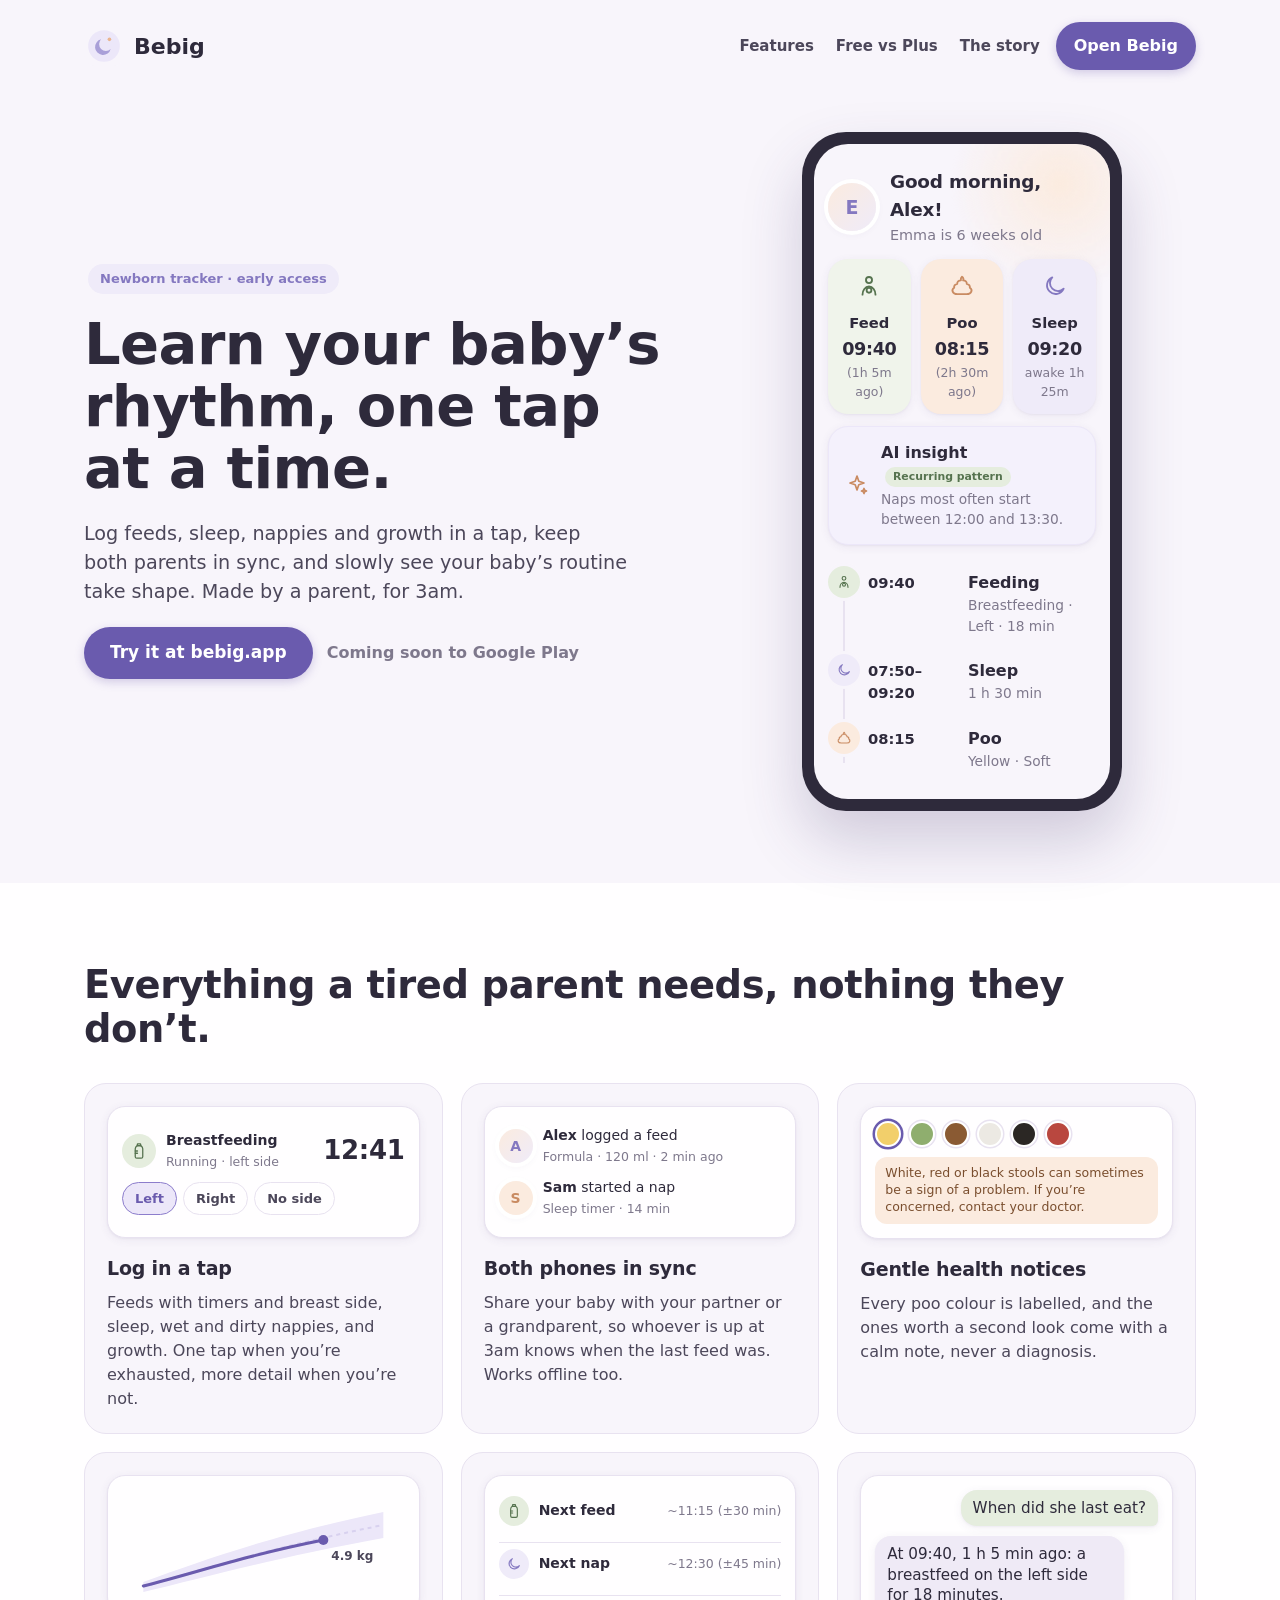
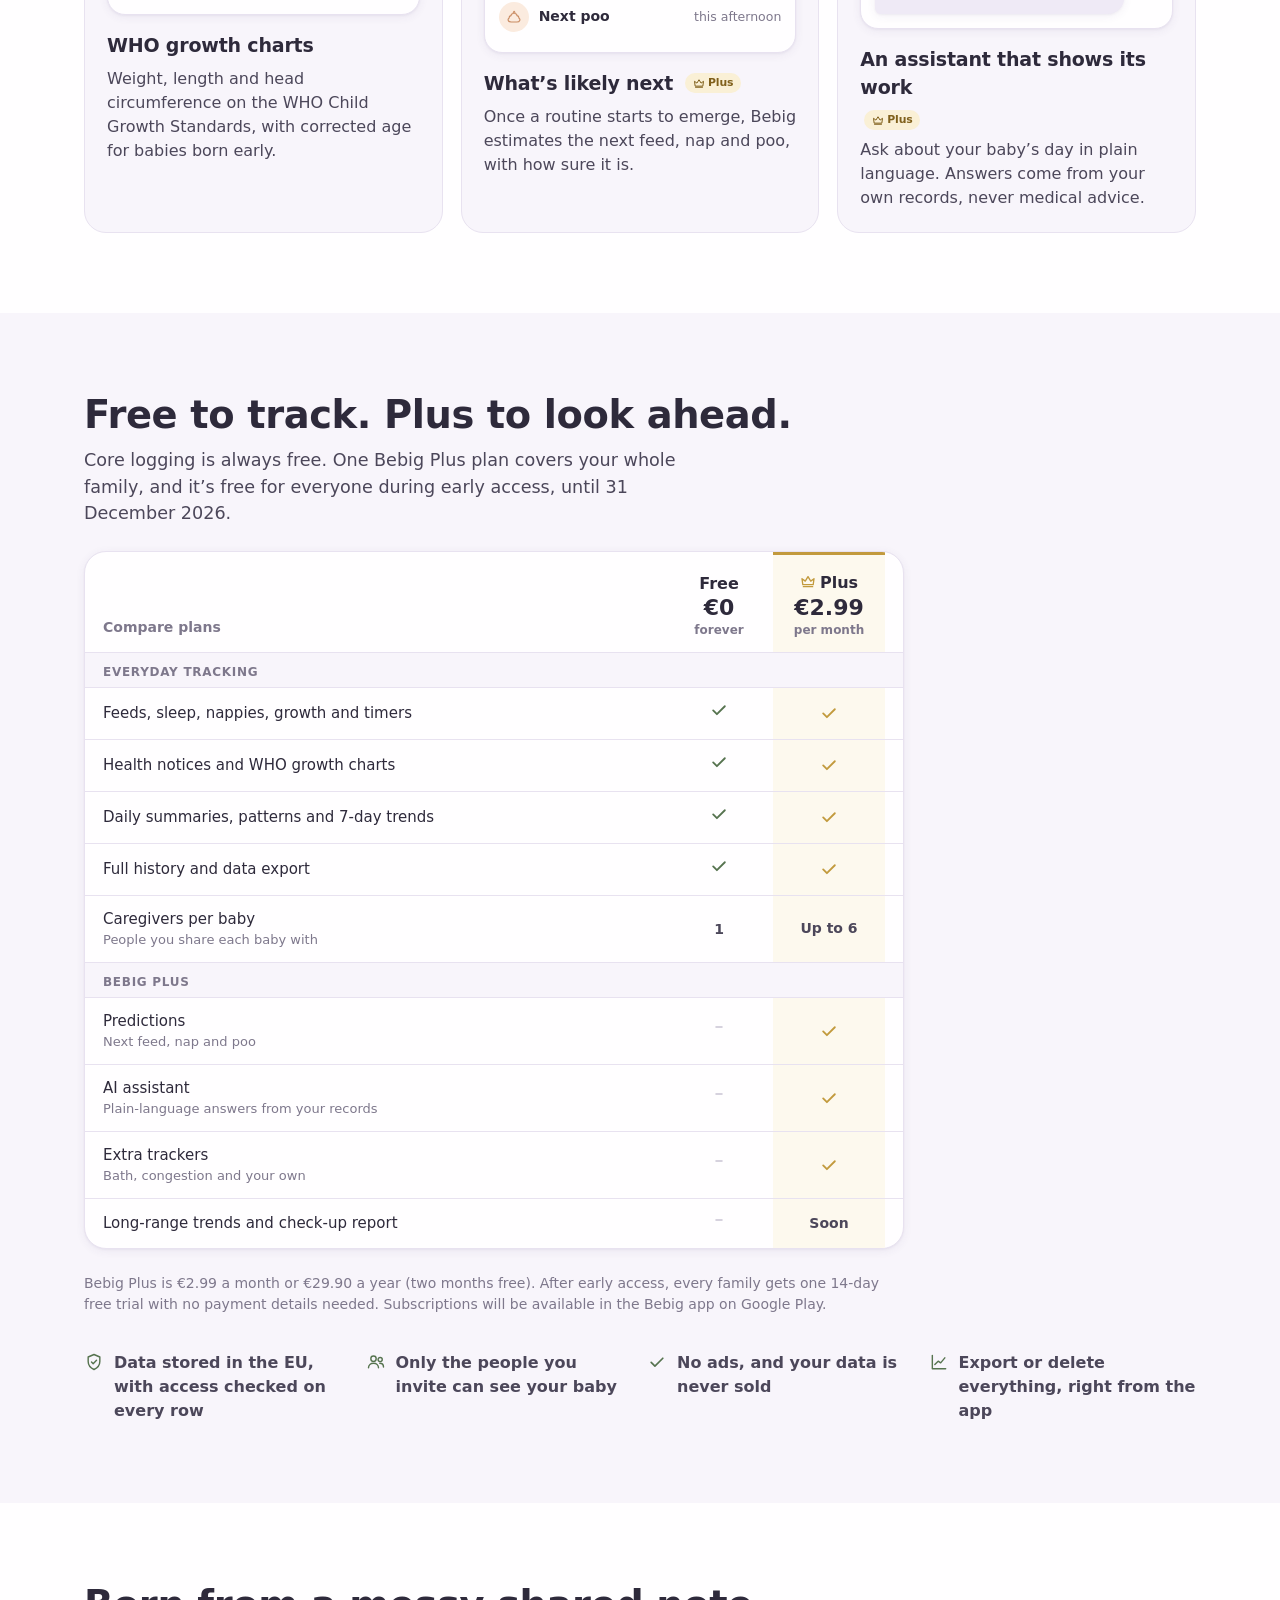
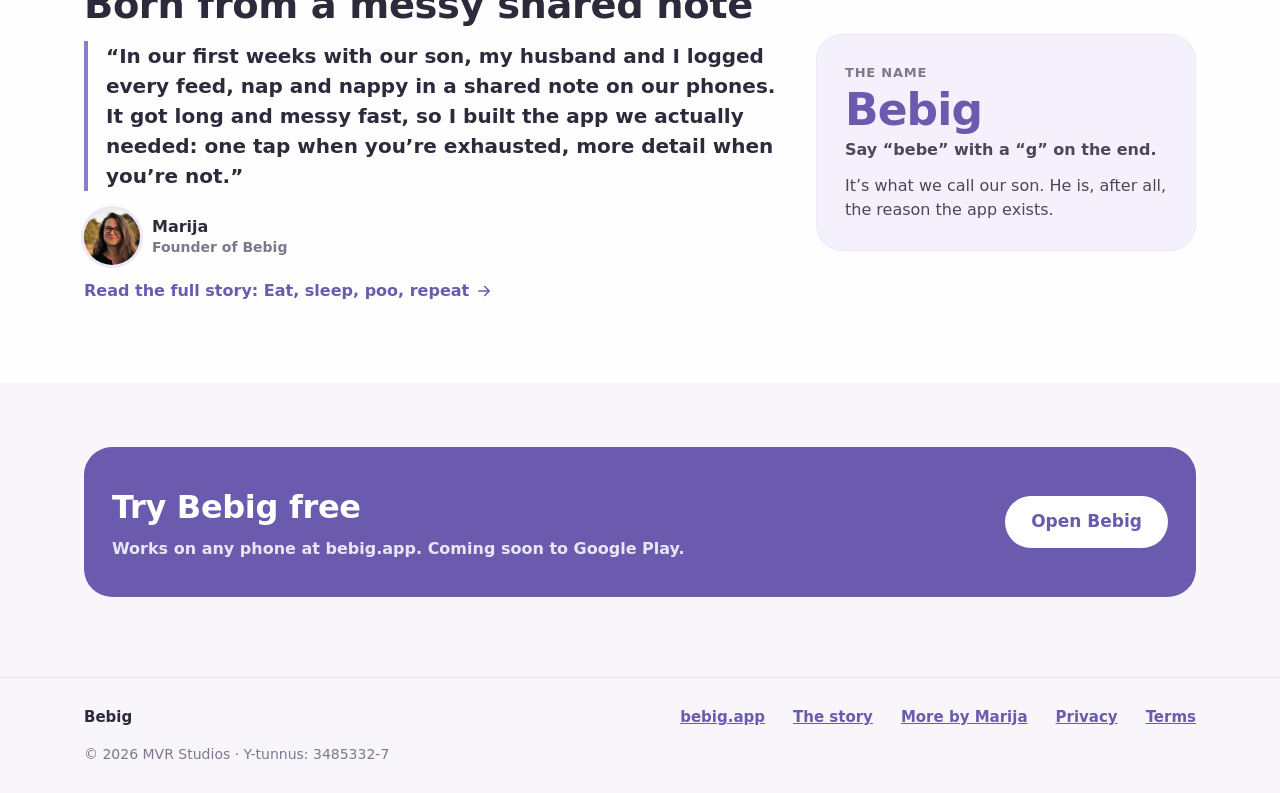
==== bebig/index.html @ 55412331 "Bebig showcase: early access ends 31 December 2026 Co-Authored-By: Claude Opus 5.5 <noreply@anthropi" ====
<!doctype html>
<html lang="en">
<head>
<meta charset="utf-8">
<meta name="viewport" content="width=device-width, initial-scale=1">
<title>Bebig — newborn tracker for feeds, sleep and nappies</title>
<meta name="description" content="Bebig is a newborn tracker for feeds, sleep, nappies and growth. Free core logging, shared with your partner, with Bebig Plus for predictions and an AI assistant.">
<link rel="canonical" href="https://bebig.mvriba.com/">
<meta name="theme-color" content="#F8F5FB">
<meta property="og:type" content="website">
<meta property="og:site_name" content="Bebig">
<meta property="og:title" content="Bebig — learn your baby’s rhythm, one tap at a time">
<meta property="og:description" content="Bebig is a newborn tracker for feeds, sleep, nappies and growth. Free core logging, shared with your partner, with Bebig Plus for predictions and an AI assistant.">
<meta property="og:url" content="https://bebig.mvriba.com/">
<meta property="og:image" content="https://mvriba.com/assets/img/bebig-hero.jpg?v=20261122b">
<meta name="twitter:card" content="summary_large_image">
<link rel="icon" type="image/svg+xml" href="/bebig/icon.svg">
<script>window.va = window.va || function () { (window.vaq = window.vaq || []).push(arguments); };</script>
<script defer src="/_vercel/insights/script.js"></script>
<style>
:root {
  --cream: #F8F5FB; --cream-2: #EFEAF6; --card: #FFFEFF; --ink: #2E2A3B; --ink-2: #4C475A; --muted: #7E788C; --line: #E8E2F0;
  --accent: #8C7DCC; --accent-d: #6A5BAE; --accent-l: #ECE7F9; --accent-xl: #F4F1FC;
  --sage: #6E8E69; --sage-d: #56734F; --sage-l: #E5EDDE; --sage-xl: #F0F4EB;
  --peach: #F3D5BE; --peach-l: #FBEBDF; --peach-d: #C98B62;
  --lav: #D8D1EF; --lav-l: #EFEBF9; --lav-d: #8478C0;
  --plus: #C29A3D; --plus-d: #80601C; --plus-l: #FAF0D6; --plus-xl: #FDF9EE;
  --red: #B5483F; --red-l: #F8E3DF;
  --r: 20px; --r-sm: 14px; --shadow: 0 2px 10px rgba(70, 55, 110, .07), 0 1px 2px rgba(70, 55, 110, .05);
  --font: "Nunito", ui-rounded, "SF Pro Rounded", system-ui, -apple-system, "Segoe UI", Roboto, sans-serif;
  --safe-b: env(safe-area-inset-bottom, 0px); --safe-t: env(safe-area-inset-top, 0px);
  color-scheme: light;
}
* { box-sizing: border-box; -webkit-tap-highlight-color: transparent; }
html, body { margin: 0; background: var(--cream); color: var(--ink); font-family: var(--font); font-size: 16px; line-height: 1.4; -webkit-font-smoothing: antialiased; }
body { min-height: 100dvh; }
button, input, select, textarea { font: inherit; color: inherit; }
button { cursor: pointer; background: none; border: 0; padding: 0; }
:focus-visible { outline: 3px solid var(--lav-d); outline-offset: 2px; border-radius: 10px; }
h1, h2, h3 { margin: 0; font-weight: 700; letter-spacing: -.01em; }
h1 { font-size: 1.45rem; } h2 { font-size: 1.15rem; } h3 { font-size: 1rem; }
p { margin: .3em 0; }
.muted { color: var(--muted); } .small { font-size: .88rem; } .tiny { font-size: .75rem; } .center { text-align: center; } .center-block { display: block; margin: 10px auto 0; }
#root { max-width: 560px; margin: 0 auto; min-height: 100dvh; position: relative; overflow-x: hidden; }

/* ---------- Layout ---------- */
.app { min-height: 100dvh; }
.main { padding: calc(16px + var(--safe-t)) 18px calc(96px + var(--safe-b)); }
.overlay { min-height: 100dvh; }
.screen { position: relative; display: flex; flex-direction: column; gap: 14px; }
.screen-head { display: grid; grid-template-columns: 96px 1fr 96px; align-items: center; text-align: center; min-height: 44px; }
.screen-head > :last-child { justify-self: end; }
.sec-head { display: flex; justify-content: space-between; align-items: center; margin-top: 6px; }
.sec-title { margin: 8px 2px 0; display: flex; gap: 6px; align-items: center; }
.blob { position: absolute; border-radius: 50%; filter: blur(2px); z-index: -1; pointer-events: none; }
.blob-peach { width: 220px; height: 220px; background: radial-gradient(circle, var(--peach-l), transparent 70%); top: -70px; right: -60px; }
.blob-lav { width: 260px; height: 260px; background: radial-gradient(circle, var(--lav-l), transparent 70%); bottom: 40px; left: -100px; }

.tabbar { position: fixed; bottom: 0; left: 50%; transform: translateX(-50%); width: 100%; max-width: 560px; display: grid; grid-template-columns: repeat(5, 1fr);
  background: rgba(255, 254, 255, .94); backdrop-filter: blur(12px); border-top: 1px solid var(--line); padding: 6px 4px calc(6px + var(--safe-b)); z-index: 20; }
.tab { display: flex; flex-direction: column; align-items: center; gap: 2px; padding: 6px 0; font-size: .72rem; color: var(--muted); border-radius: 12px; }
.tab.on { color: var(--accent-d); font-weight: 700; }
.tab.on svg { stroke-width: 2.1; }

/* ---------- Page (forms / sub screens) ---------- */
.page { min-height: 100dvh; display: flex; flex-direction: column; position: relative; overflow: hidden; }
.page-head { display: grid; grid-template-columns: 80px 1fr 80px; align-items: center; padding: calc(12px + var(--safe-t)) 14px 8px; position: sticky; top: 0; background: var(--cream); z-index: 5; }
.page-head h1 { font-size: 1.25rem; text-align: center; }
.page-head-r { justify-self: end; display: flex; gap: 6px; }
.page-body { padding: 8px 18px calc(40px + var(--safe-b)); display: flex; flex-direction: column; gap: 16px; position: relative; z-index: 1; }
.form-page .page-body { padding-bottom: 130px; }
.wave { position: absolute; left: 0; right: 0; bottom: 0; width: 100%; height: 110px; z-index: 0; pointer-events: none; }
.wave-sage path { fill: var(--sage-l); } .wave-peach path { fill: var(--peach-l); } .wave-lav path { fill: var(--lav-l); }
.moon-deco { position: absolute; bottom: 70px; right: 40px; color: var(--lav); z-index: 0; pointer-events: none; }

/* ---------- Controls ---------- */
.card { background: var(--card); border-radius: var(--r); box-shadow: var(--shadow); padding: 14px 16px; border: 1px solid rgba(232, 226, 240, .8); }
.btn { display: inline-flex; align-items: center; justify-content: center; gap: 6px; min-height: 48px; padding: 0 18px; border-radius: 999px; font-weight: 700; transition: transform .08s, background .2s; }
.btn:active { transform: scale(.98); }
.btn.primary { background: var(--accent-d); color: #fff; box-shadow: 0 3px 10px rgba(106, 91, 174, .28); }
.btn.primary:hover { background: #5C4E9E; }
.btn.soft { background: var(--card); color: var(--ink); border: 1px solid var(--line); box-shadow: var(--shadow); }
.btn.danger { background: var(--red-l); color: var(--red); }
.btn.small { min-height: 36px; padding: 0 14px; font-size: .88rem; }
.btn.block { width: 100%; }
.btn:disabled { opacity: .5; cursor: not-allowed; }
.btn-row { display: flex; gap: 10px; flex-wrap: wrap; } .btn-row > .btn { flex: 1; }
.link { color: var(--accent-d); font-weight: 700; display: inline-flex; align-items: center; gap: 4px; padding: 6px 0; }
.icon-btn { width: 44px; height: 44px; display: grid; place-items: center; border-radius: 50%; color: var(--ink-2); }
.icon-btn:hover { background: var(--cream-2); } .icon-btn.danger { color: var(--red); }
.round-btn { width: 36px; height: 36px; border-radius: 50%; background: var(--cream-2); font-size: 1.3rem; display: grid; place-items: center; color: var(--ink-2); }
.badge { display: inline-block; font-size: .68rem; font-weight: 700; padding: 2px 8px; border-radius: 999px; background: var(--lav-l); color: var(--lav-d); vertical-align: middle; margin-left: 4px; }
.badge.ev-emerging { background: var(--peach-l); color: var(--peach-d); } .badge.ev-recurring { background: var(--sage-l); color: var(--sage-d); }

.field { display: flex; flex-direction: column; gap: 8px; }
.field-label { font-weight: 700; font-size: 1rem; } .field-label em { font-style: normal; font-weight: 500; color: var(--muted); font-size: .9rem; }
.field-error { color: var(--red); font-size: .85rem; }
input:not([type=checkbox]):not([type=radio]), select, textarea { width: 100%; background: var(--card); border: 1.5px solid var(--line); border-radius: var(--r-sm); padding: 12px 14px; min-height: 48px; outline: none; }
input:focus, select:focus, textarea:focus { border-color: var(--accent); box-shadow: 0 0 0 3px var(--accent-l); }
input:disabled { opacity: .6; } textarea { resize: vertical; } input::placeholder, textarea::placeholder { color: #ADA8B8; }
.two { display: grid; grid-template-columns: 1fr 1fr; gap: 10px; } .three { display: grid; grid-template-columns: repeat(3, 1fr); gap: 8px; }

.seg { display: flex; gap: 8px; background: transparent; }
.seg-opt { flex: 1; min-height: 44px; border-radius: 999px; background: var(--card); border: 1.5px solid var(--line); font-weight: 600; font-size: .92rem; display: inline-flex; align-items: center; justify-content: center; gap: 6px; padding: 0 8px; color: var(--ink-2); }
.seg-opt.on { background: var(--accent-l); border-color: var(--accent); color: var(--accent-d); font-weight: 700; }
.seg-lg .seg-opt { flex-direction: column; border-radius: 18px; min-height: 96px; gap: 8px; font-size: .9rem; box-shadow: var(--shadow); }
.seg-lg .seg-opt svg { color: var(--accent-d); }
.chips { display: flex; flex-wrap: wrap; gap: 8px; }
.chip { display: inline-flex; align-items: center; gap: 4px; padding: 8px 14px; border-radius: 999px; background: var(--card); border: 1.5px solid var(--line); font-size: .88rem; font-weight: 600; color: var(--ink-2); min-height: 38px; }
.chip.on { background: var(--accent-l); border-color: var(--accent); color: var(--accent-d); }
.stepper { display: flex; align-items: center; gap: 8px; background: var(--card); border: 1.5px solid var(--line); border-radius: var(--r-sm); padding: 4px 8px 4px 4px; }
.stepper input { border: 0 !important; box-shadow: none !important; min-height: 40px !important; width: 70px !important; flex: 1; font-size: 1.1rem; font-weight: 700; padding: 6px 10px !important; }
.stepper-unit { color: var(--muted); margin-right: auto; }
.switch { appearance: none; width: 48px; height: 28px; border-radius: 999px; background: #D9D3E3; position: relative; flex: none; cursor: pointer; transition: background .2s; }
.switch::after { content: ""; position: absolute; top: 3px; left: 3px; width: 22px; height: 22px; border-radius: 50%; background: #fff; box-shadow: 0 1px 3px rgba(0, 0, 0, .2); transition: transform .2s; }
.switch:checked { background: var(--accent); } .switch:checked::after { transform: translateX(20px); }
.radio { width: 22px; height: 22px; border-radius: 50%; border: 2px solid var(--line); flex: none; }
.row-on .radio { border: 7px solid var(--accent-d); }

.alert { display: flex; gap: 10px; align-items: flex-start; padding: 12px 14px; border-radius: var(--r-sm); font-size: .9rem; }
.alert svg { flex: none; margin-top: 1px; }
.alert.error { background: var(--red-l); color: var(--red); }
.alert.ok { background: var(--accent-l); color: var(--accent-d); }
.alert.notice { background: var(--peach-l); color: #7A4C2E; } .alert.notice svg { color: var(--peach-d); }
.alert.notice.soft { background: var(--cream-2); color: var(--ink-2); } .alert.notice.soft svg { color: var(--muted); }

.row { display: flex; align-items: center; gap: 12px; padding: 12px 0; width: 100%; text-align: left; min-height: 52px; }
.row + .row { border-top: 1px solid var(--line); }
.row.tap:active { opacity: .7; }
.row.card { padding: 12px 16px; }
.row-ic { width: 36px; display: grid; place-items: center; color: var(--ink-2); flex: none; }
.row-main { flex: 1; display: flex; flex-direction: column; min-width: 0; }
.row-title { font-weight: 700; } .row-title.big { font-size: 1.2rem; }
.row-sub { color: var(--muted); font-size: .86rem; }
.list { padding-top: 2px; padding-bottom: 2px; }
.empty { display: flex; flex-direction: column; align-items: center; text-align: center; padding: 26px 18px; color: var(--muted); gap: 6px; background: var(--card); border-radius: var(--r); border: 1.5px dashed var(--line); }
.empty strong { color: var(--ink); } .empty-ic { color: var(--lav-d); background: var(--lav-l); width: 60px; height: 60px; border-radius: 50%; display: grid; place-items: center; margin-bottom: 4px; }
.or { text-align: center; color: var(--muted); font-size: .85rem; position: relative; }
.or::before, .or::after { content: ""; position: absolute; top: 50%; width: 38%; height: 1px; background: var(--line); } .or::before { left: 0; } .or::after { right: 0; }

/* ---------- Toast & sheet ---------- */
.toasts { position: fixed; left: 50%; transform: translateX(-50%); bottom: calc(90px + var(--safe-b)); display: flex; flex-direction: column; gap: 8px; z-index: 50; width: min(92%, 420px); }
.toast { background: var(--ink); color: #fff; padding: 12px 16px; border-radius: 14px; display: flex; justify-content: space-between; align-items: center; gap: 12px; box-shadow: 0 6px 20px rgba(0, 0, 0, .2); animation: rise .25s ease-out; font-weight: 600; }
.toast-action { color: var(--peach); font-weight: 800; }
@keyframes rise { from { transform: translateY(10px); opacity: 0; } }
.sheet-wrap { position: fixed; inset: 0; background: rgba(46, 42, 59, .32); z-index: 40; display: flex; align-items: flex-end; justify-content: center; }
.sheet { background: var(--cream); width: 100%; max-width: 560px; border-radius: 24px 24px 0 0; padding: 16px 18px calc(24px + var(--safe-b)); max-height: 90dvh; overflow: auto; }
.sheet p { white-space: pre-line; word-break: break-word; }
.sheet-head { display: flex; justify-content: space-between; align-items: center; margin-bottom: 10px; }

/* ---------- Avatar ---------- */
.avatar { border-radius: 50%; object-fit: cover; flex: none; display: block; box-shadow: 0 0 0 4px #fff, var(--shadow); }
.avatar-ph { display: grid; place-items: center; background: linear-gradient(135deg, var(--peach-l), var(--lav-l)); color: var(--lav-d); font-weight: 800; }
.avatar-ph.sm { width: 34px; height: 34px; font-size: .9rem; box-shadow: none; }

/* ---------- Home ---------- */
.home-head { display: flex; align-items: center; gap: 14px; padding-top: 4px; }
.home-greet { flex: 1; min-width: 0; } .home-greet h1 { font-size: 1.4rem; } .home-greet p { margin: 2px 0 0; font-size: .9rem; }
.summary { display: grid; grid-template-columns: repeat(3, 1fr); gap: 10px; }
.sum-card { border-radius: var(--r); padding: 14px 6px 12px; display: flex; flex-direction: column; align-items: center; gap: 2px; box-shadow: var(--shadow); text-align: center; min-height: 140px; }
.sum-feed { background: var(--sage-xl); } .sum-feed .sum-ic { color: var(--sage-d); }
.sum-poo { background: var(--peach-l); } .sum-poo .sum-ic { color: var(--peach-d); }
.sum-sleep { background: var(--lav-l); } .sum-sleep .sum-ic { color: var(--lav-d); }
.sum-sleep.is-active { background: linear-gradient(160deg, var(--lav-l), var(--lav)); }
.sum-ic { margin-bottom: 4px; } .sum-label { font-size: .92rem; font-weight: 600; display: inline-flex; align-items: center; gap: 5px; }
.sum-time { font-size: 1.35rem; font-weight: 800; letter-spacing: -.02em; } .sum-ago { font-size: .78rem; color: var(--muted); }
.pulse { width: 8px; height: 8px; border-radius: 50%; background: var(--lav-d); animation: pulse 1.6s infinite; }
@keyframes pulse { 50% { opacity: .3; transform: scale(.7); } }
.quick { display: grid; grid-template-columns: repeat(3, 1fr); gap: 8px; } .quick .btn { padding: 0 6px; font-size: .9rem; min-height: 46px; }
.insight-card { display: flex; align-items: center; gap: 12px; background: var(--accent-xl); text-align: left; border-color: var(--accent-l); }
.spark { color: var(--peach-d); flex: none; }
.day-totals { text-align: center; }
.sync-badge { font-size: .72rem; font-weight: 700; padding: 4px 9px; border-radius: 999px; background: var(--cream-2); color: var(--muted); display: inline-flex; align-items: center; gap: 4px; align-self: flex-start; }
.sync-badge.off { background: var(--peach-l); color: #7A4C2E; } .sync-badge.ok { color: var(--accent-d); background: var(--accent-l); }

/* ---------- Timeline ---------- */
.timeline { list-style: none; margin: 0; padding: 0; position: relative; }
.timeline::before { content: ""; position: absolute; left: 15px; top: 18px; bottom: 18px; width: 2px; background: var(--line); }
.tl-item { display: grid; grid-template-columns: 32px 92px 1fr auto; align-items: start; gap: 8px; width: 100%; text-align: left; padding: 9px 0; position: relative; }
.tl-item:active { opacity: .7; }
.tl-dot { width: 32px; height: 32px; border-radius: 50%; display: grid; place-items: center; position: relative; z-index: 1; box-shadow: 0 0 0 3px var(--cream); }
.tl-feed .tl-dot { background: var(--sage-l); color: var(--sage-d); } .tl-poo .tl-dot { background: var(--peach-l); color: var(--peach-d); } .tl-sleep .tl-dot { background: var(--lav-l); color: var(--lav-d); }
.tl-time { font-weight: 700; font-size: .92rem; padding-top: 6px; font-variant-numeric: tabular-nums; }
.tl-main { display: flex; flex-direction: column; padding-top: 5px; min-width: 0; }
.tl-title { font-weight: 700; } .tl-sub { color: var(--muted); font-size: .86rem; } .tl-note { color: var(--ink-2); font-size: .82rem; font-style: italic; }
.tl-by { width: 24px; height: 24px; border-radius: 50%; background: var(--cream-2); font-size: .72rem; font-weight: 800; display: grid; place-items: center; color: var(--muted); margin-top: 6px; }

/* ---------- Forms: feed/poo/sleep ---------- */
.timer-card { display: flex; flex-direction: column; gap: 12px; align-items: stretch; text-align: center; }
.timer-big { font-size: 2.6rem; font-weight: 800; letter-spacing: -.02em; font-variant-numeric: tabular-nums; }
.swatches { display: grid; grid-template-columns: repeat(4, 1fr); gap: 10px 6px; }
.swatch { display: flex; flex-direction: column; align-items: center; gap: 4px; font-size: .74rem; color: var(--ink-2); padding: 4px 0; border-radius: 12px; }
.swatch-dot { width: 40px; height: 40px; border-radius: 50%; border: 1.5px solid rgba(0, 0, 0, .08); box-shadow: 0 0 0 3px var(--cream); transition: box-shadow .15s; }
.swatch.on .swatch-dot { box-shadow: 0 0 0 3px var(--cream), 0 0 0 6px var(--accent-d); }
.swatch.on { font-weight: 800; color: var(--ink); }
.sleep-start { display: flex; flex-direction: column; gap: 16px; align-items: center; }
.ring { position: relative; width: 240px; height: 240px; }
.ring > svg { width: 100%; height: 100%; position: absolute; inset: 0; }
.ring-bg { fill: none; stroke: var(--accent-l); stroke-width: 12; } .ring-fg { fill: none; stroke: var(--accent-d); stroke-width: 12; stroke-linecap: round; transition: stroke-dashoffset 1s linear; }
.ring-inner { position: absolute; inset: 0; display: flex; flex-direction: column; align-items: center; justify-content: center; color: var(--accent-d); gap: 2px; }
.ring-inner .timer-big { color: var(--ink); }

/* ---------- Calendar ---------- */
.cal-nav { display: flex; justify-content: space-between; align-items: center; margin-bottom: 6px; }
.cal-grid { display: grid; grid-template-columns: repeat(7, 1fr); gap: 2px; text-align: center; }
.cal-wd { font-size: .72rem; color: var(--muted); padding: 4px 0; }
.cal-day { aspect-ratio: 1; border-radius: 50%; display: flex; flex-direction: column; align-items: center; justify-content: center; font-weight: 600; font-size: .92rem; position: relative; font-variant-numeric: tabular-nums; }
.cal-day.today span:first-child { color: var(--accent-d); font-weight: 800; }
.cal-day.sel { background: var(--accent-d); color: #fff; } .cal-day.sel span:first-child { color: #fff; }
.cal-day.future { color: #C4C0B8; }
.cal-dots { display: flex; gap: 2px; height: 5px; margin-top: 2px; }
.dot { width: 5px; height: 5px; border-radius: 50%; display: block; }
.dot-feed { background: var(--sage); } .dot-poo { background: var(--peach-d); } .dot-sleep { background: var(--lav-d); } .dot-growth { background: var(--ink-2); }
.cal-day.sel .dot { background: #fff; opacity: .85; }
.day-summary { display: grid; grid-template-columns: repeat(4, 1fr); gap: 8px; }
.ds { background: var(--card); border-radius: 16px; box-shadow: var(--shadow); padding: 10px 4px; display: flex; flex-direction: column; align-items: center; gap: 1px; font-size: .75rem; color: var(--muted); }
.ds strong { font-size: 1.25rem; color: var(--ink); } .ds-big { font-size: 1.05rem; font-weight: 800; color: var(--ink); padding: 8px 0 3px; }
.ds-feed svg { color: var(--sage-d); } .ds-poo svg { color: var(--peach-d); } .ds-sleep svg { color: var(--lav-d); } .ds-total { background: var(--lav-l); }
.add-row { display: flex; gap: 8px; flex-wrap: wrap; }
.pill-btn { display: inline-flex; align-items: center; gap: 5px; min-height: 36px; padding: 0 12px; border-radius: 999px; background: var(--accent-l); color: var(--accent-d); font-weight: 700; font-size: .85rem; white-space: nowrap; }
.cal-key { display: flex; justify-content: center; gap: 14px; margin-top: 8px; font-size: .74rem; color: var(--muted); } .cal-key span { display: inline-flex; align-items: center; gap: 5px; }
.meas-card { background: var(--accent-xl); }

/* ---------- Growth ---------- */
.stat-card { display: flex; justify-content: space-between; gap: 12px; }
.stat-card > div { display: flex; flex-direction: column; } .stat-big { font-size: 1.7rem; font-weight: 800; }
.stat-side { text-align: right; border-left: 1px solid var(--line); padding-left: 14px; }
.chart { margin: 0; background: var(--card); border-radius: var(--r); box-shadow: var(--shadow); padding: 10px 8px 12px; }
.chart svg { width: 100%; height: auto; display: block; }
.chart .grid { stroke: var(--line); stroke-width: 1; } .chart .axis { font-size: 10px; fill: var(--muted); font-family: var(--font); }
.band-outer { fill: var(--accent-xl); } .band-inner { fill: var(--accent-l); opacity: .8; }
.pct { fill: none; stroke: #C9C0E6; stroke-width: 1; } .pct-50 { stroke: var(--accent); stroke-dasharray: 4 3; stroke-width: 1.5; }
.pct-label { font-size: 9px; fill: var(--muted); font-family: var(--font); }
.baby-line { fill: none; stroke: var(--accent-d); stroke-width: 2.5; stroke-linejoin: round; }
.baby-pt { fill: var(--accent-d); stroke: #fff; stroke-width: 2; } .pt-hit { cursor: pointer; } .pt-hit:focus { outline: none; } .pt-hit:focus .baby-pt { stroke: var(--lav-d); }
.legend { display: flex; flex-wrap: wrap; gap: 6px 14px; font-size: .78rem; padding: 6px 8px 0; align-items: center; }
.legend i { display: inline-block; width: 16px; height: 3px; vertical-align: middle; margin-right: 4px; border-radius: 2px; }
.lg-baby { background: var(--accent-d); } .lg-50 { border-top: 2px dashed var(--accent); height: 0 !important; } .lg-band { background: var(--accent-l); height: 8px !important; }

/* ---------- Insights ---------- */
.insight header { display: flex; align-items: center; gap: 10px; margin-bottom: 4px; flex-wrap: wrap; } .insight h3 { flex: 1; }
.insight footer { margin-top: 8px; padding-top: 8px; border-top: 1px solid var(--line); }
.ins-ic { width: 34px; height: 34px; border-radius: 50%; display: grid; place-items: center; flex: none; }
.ic-sleep { background: var(--lav-l); color: var(--lav-d); } .ic-feeding { background: var(--sage-l); color: var(--sage-d); } .ic-poo { background: var(--peach-l); color: var(--peach-d); } .ic-overview { background: var(--cream-2); color: var(--peach-d); }
.histo { margin-top: 10px; } .histo-bars { display: flex; align-items: flex-end; gap: 4px; height: 70px; }
.histo-bars span { flex: 1; background: var(--lav); border-radius: 4px 4px 2px 2px; }
.histo-axis { display: flex; justify-content: space-between; font-size: .72rem; color: var(--muted); margin-top: 4px; }
.overview { display: flex; gap: 12px; align-items: flex-start; background: var(--accent-xl); }
.pred-row { display: flex; gap: 12px; align-items: center; padding: 8px 0; } .pred-row + .pred-row { border-top: 1px solid var(--line); }
.pred-row > div { display: flex; flex-direction: column; }
.trend-row { display: flex; flex-direction: column; gap: 4px; padding: 10px 0; } .trend-row + .trend-row { border-top: 1px solid var(--line); }
.trend-row > span:first-child { font-weight: 700; }
.trend-vals { display: flex; gap: 16px; align-items: baseline; flex-wrap: wrap; } .trend-vals em { font-style: normal; display: block; }
.delta { font-size: .82rem; font-weight: 700; color: var(--muted); }

/* ---------- Assistant ---------- */
.assistant { min-height: calc(100dvh - 120px); }
.chat { display: flex; flex-direction: column; gap: 12px; padding-bottom: 250px; }
.msg { display: flex; gap: 8px; align-items: flex-end; }
.msg.me { justify-content: flex-end; }
.bubble { max-width: 82%; padding: 12px 15px; border-radius: 20px; background: var(--card); box-shadow: var(--shadow); font-size: .95rem; }
.msg.me .bubble { background: var(--accent-l); color: var(--ink); border-bottom-right-radius: 6px; }
.msg.bot .bubble { border-bottom-left-radius: 6px; }
.bot-av { width: 34px; height: 34px; border-radius: 50%; background: var(--lav-l); color: var(--lav-d); display: grid; place-items: center; flex: none; }
.bubble .tag { display: block; font-size: .7rem; font-weight: 800; text-transform: uppercase; letter-spacing: .04em; color: var(--peach-d); margin-bottom: 4px; }
.bubble .tag-fact { color: var(--accent-d); } .bubble .tag-safety { color: var(--red); }
.kind-estimate { background: var(--peach-l) !important; } .kind-safety { background: #FDF3F0 !important; }
.chat-foot { position: fixed; left: 50%; transform: translateX(-50%); bottom: 0; width: 100%; max-width: 560px; padding: 14px 14px calc(78px + var(--safe-b)); background: linear-gradient(rgba(248,245,251,0), var(--cream) 14px); z-index: 10; }
.sugg { display: flex; gap: 8px; overflow-x: auto; padding-bottom: 8px; scrollbar-width: none; } .sugg .chip { white-space: nowrap; flex: none; }
.ask { display: flex; gap: 8px; align-items: center; background: var(--card); border-radius: 999px; padding: 4px 4px 4px 6px; box-shadow: var(--shadow); border: 1.5px solid var(--line); }
.ask input { border: 0 !important; box-shadow: none !important; background: transparent !important; }
.send { width: 44px; height: 44px; border-radius: 50%; background: var(--accent-d); color: #fff; display: grid; place-items: center; flex: none; } .send:disabled { opacity: .45; }

/* ---------- Settings ---------- */
.profile-card { display: flex; gap: 16px; align-items: center; text-align: left; padding: 16px; }
.kv { display: flex; flex-direction: column; cursor: pointer; width: 100%; text-align: left; }
.kv em { font-style: normal; font-weight: 500; } .kv-hint { margin: 8px 0 0; padding-top: 8px; border-top: 1px solid var(--line); color: var(--accent-d); font-size: .86rem; font-weight: 600; }
.form-section { display: flex; flex-direction: column; gap: 12px; } .kv > div { display: flex; justify-content: space-between; padding: 6px 0; } .kv span { color: var(--ink-2); }
.photo-edit { display: flex; flex-direction: column; align-items: center; gap: 10px; }
.photo-pick { display: flex; flex-direction: column; align-items: center; gap: 6px; cursor: pointer; }
.prose ul { padding-left: 20px; } .prose li { margin: 6px 0; }

/* ---------- Auth ---------- */
.auth, .onboarding { min-height: 100dvh; padding: calc(40px + var(--safe-t)) 18px 140px; display: flex; flex-direction: column; gap: 22px; position: relative; overflow: hidden; }
.auth-brand { text-align: center; display: flex; flex-direction: column; align-items: center; gap: 6px; }
.auth-brand h1 { font-size: 2rem; }
.auth-card, .form-card { display: flex; flex-direction: column; gap: 16px; padding: 20px; position: relative; z-index: 1; }
.onboard-alt { display: flex; flex-direction: column; align-items: center; gap: 4px; position: relative; z-index: 1; }
.invites { display: flex; flex-direction: column; gap: 8px; margin-bottom: 10px; } .invite { background: var(--lav-l); }

@media (min-width: 700px) {
  body { background: radial-gradient(1200px 600px at 80% -10%, var(--peach-l), transparent), var(--cream); }
  #root { box-shadow: 0 0 0 1px var(--line); background: var(--cream); }
}
@media (prefers-reduced-motion: reduce) { * { animation: none !important; transition: none !important; } }

/* ---------- Extras ---------- */
.more-pill { align-self: center; display: inline-flex; align-items: center; gap: 6px; min-height: 44px; padding: 0 18px; border-radius: 999px; background: var(--accent-l); color: var(--accent-d); font-weight: 800; font-size: .92rem; margin-top: -4px; }
.tiles { display: grid; grid-template-columns: repeat(3, minmax(0, 1fr)); gap: 10px; margin-bottom: 12px; }
.tile { display: flex; flex-direction: column; align-items: center; gap: 4px; padding: 14px 6px 12px; border-radius: 18px; background: var(--card); border: 1.5px solid var(--line); box-shadow: var(--shadow); text-align: center; min-height: 112px; }
.tile:active { transform: scale(.98); }
.tile-ic { width: 44px; height: 44px; border-radius: 50%; display: grid; place-items: center; background: var(--lav-l); color: var(--lav-d); }
.tile-n { font-weight: 800; font-size: .9rem; line-height: 1.15; } .tile-s { font-size: .74rem; color: var(--muted); }
.tile.done { background: var(--sage-xl); border-color: #C9D8C0; } .tile.done .tile-ic { background: var(--sage-d); color: #fff; }
.tile-manage { background: transparent; border-style: dashed; border-color: var(--accent); box-shadow: none; } .tile-manage .tile-ic { background: var(--accent-l); color: var(--accent-d); }
.xt-ic { width: 38px; height: 38px; border-radius: 50%; background: var(--lav-l); color: var(--lav-d); }
.xt-wet, .tile-ic.xt-wet { background: #E6EEF8; color: #3F6A93; }
.btn.dashed { border: 1.5px dashed var(--accent); color: var(--accent-d); background: transparent; }
.icon-pick { display: grid; grid-template-columns: repeat(7, minmax(0, 1fr)); gap: 8px; }
.icb { height: 46px; border-radius: 14px; border: 1.5px solid var(--line); background: var(--card); display: grid; place-items: center; color: var(--ink-2); }
.icb.on { border-color: var(--accent); background: var(--accent-l); color: var(--accent-d); }
.kinds { display: flex; flex-direction: column; gap: 8px; }
.kind { display: flex; align-items: center; gap: 12px; padding: 11px 14px; border-radius: 16px; border: 1.5px solid var(--line); background: var(--card); text-align: left; width: 100%; }
.kind.on { border-color: var(--accent); background: var(--accent-xl); } .kind.on .radio { border: 7px solid var(--accent-d); } .kind:disabled { opacity: .45; }
.both-ic { display: inline-flex; gap: 2px; }
.sum-wet { color: #3F6A93; font-weight: 700; }
.tl-minor { padding: 4px 0; } .tl-minor .tl-dot { width: 24px; height: 24px; margin: 4px; } .tl-minor .tl-time, .tl-minor .tl-title { font-size: .84rem; font-weight: 600; color: var(--muted); padding-top: 6px; }
.tl-extra .tl-dot { background: var(--cream-2); color: var(--ink-2); } .tl-wet .tl-dot { background: #E6EEF8; color: #3F6A93; }
.extras-card summary { display: flex; justify-content: space-between; align-items: center; font-weight: 800; cursor: pointer; list-style: none; min-height: 28px; }
.extras-card summary::-webkit-details-marker { display: none; }
.xrow { display: flex; align-items: center; gap: 10px; width: 100%; padding: 9px 0; text-align: left; min-height: 44px; color: var(--ink-2); }
.xrow + .xrow, summary + .xrow { border-top: 1px solid var(--line); }
.xrow-ic { width: 28px; height: 28px; border-radius: 50%; display: grid; place-items: center; background: var(--cream-2); color: var(--ink-2); flex: none; }
.xrow-n { flex: 1; } .xrow-v { font-weight: 700; color: var(--ink); }
.extras-toggle { display: flex; justify-content: space-between; align-items: center; font-size: .88rem; color: var(--ink-2); }
/* calendar: growth days get a ring instead of a 4th dot */
.cal-num { width: 30px; height: 30px; display: grid; place-items: center; border-radius: 50%; }
.cal-day.has-growth .cal-num { box-shadow: 0 0 0 2px var(--accent); }
.cal-day.sel.has-growth .cal-num { box-shadow: 0 0 0 2px #fff; }
.ring-key { width: 9px; height: 9px; border-radius: 50%; box-shadow: 0 0 0 1.5px var(--accent); display: inline-block; }

.timer-bar { display: flex; align-items: center; gap: 12px; width: 100%; padding: 10px 14px; border-radius: 18px; background: var(--lav-l); border: 1px solid var(--lav); text-align: left; }
.tile-ic.sm { width: 36px; height: 36px; background: #fff; }
.timer-bar-clock { font-weight: 800; font-size: 1.15rem; font-variant-numeric: tabular-nums; }
.timer-bar-stop { font-weight: 800; color: var(--accent-d); padding-left: 4px; }

.diag { display: flex; flex-direction: column; gap: 8px; padding: 8px 0 4px; }
.diag pre { margin: 0; white-space: pre-wrap; word-break: break-word; font-size: .72rem; background: var(--cream-2); padding: 10px; border-radius: 12px; max-height: 320px; overflow: auto; }

.row-stack + .row, .row + .row-stack { border-top: 1px solid var(--line); }
.row-inline { display: flex; align-items: center; justify-content: space-between; gap: 12px; padding: 0 0 12px; font-size: .9rem; color: var(--ink-2); }
.row-inline select { width: auto; min-width: 96px; min-height: 40px; padding: 6px 12px; }
.row-inline select:disabled { opacity: .5; }

/* ---------- Bebig Plus ---------- */
.plus-badge { display: inline-flex; align-items: center; gap: 3px; background: var(--plus-l); color: var(--plus-d); }
.plus-ic { color: var(--plus); flex: none; }
.plus-hero .row-ic { color: var(--plus); }
.plus-lock, .plus-nudge { background: var(--accent-xl); border-color: var(--accent-l); display: flex; flex-direction: column; gap: 8px; margin: 10px 0; }
.plus-lock header, .plus-nudge header { display: flex; align-items: center; gap: 8px; } .plus-lock h3, .plus-nudge h3 { flex: 1; }
.plus-lock .link, .plus-nudge .link { align-self: flex-start; }
.plus-nudge { position: relative; padding-right: 40px; }
.nudge-x { position: absolute; top: 8px; right: 8px; }
.plus-hero { display: flex; flex-direction: column; align-items: center; text-align: center; gap: 8px; background: var(--plus-xl); border-color: var(--plus-l); padding: 20px 18px; }
.plus-hero .btn { margin-top: 4px; }
.plus-page .row-title .badge { margin-left: 6px; }

/* ---------- Baby switcher ---------- */
.baby-switch { display: inline-flex; align-items: center; gap: 4px; font-weight: 700; color: var(--accent-d); padding: 2px 0; }
.baby-switch .chev-down { transform: rotate(90deg); }
.home-head .avatar-btn { border-radius: 50%; flex: none; }
.baby-list { display: flex; flex-direction: column; gap: 8px; margin-bottom: 14px; }
.baby-pick { display: flex; align-items: center; gap: 12px; padding: 10px 12px; border-radius: var(--r-sm); background: var(--card); border: 1px solid var(--line); text-align: left; width: 100%; }
.baby-pick.on { border-color: var(--accent); background: var(--accent-xl); }
.baby-pick.paused { opacity: .6; }
.baby-pick .row-main { flex: 1; display: flex; flex-direction: column; }
.pick-check { color: var(--accent-d); }
.avatar-ph.paused { opacity: .5; }


body{margin:0}

.sc{background:var(--cream);color:var(--ink);font-family:var(--font);line-height:1.5}
.sc a.plain{text-decoration:none;color:var(--ink-2);font-weight:700}
.sc .wrap{max-width:1160px;margin:0 auto;padding-left:24px;padding-right:24px}
.sc .feat-ic{width:44px;height:44px;border-radius:14px;display:grid;place-items:center}
.sc .phone{width:320px;border-radius:44px;background:#2E2A3B;padding:12px;box-shadow:0 30px 60px rgba(70,55,110,.22)}
.sc .phone-screen{border-radius:34px;background:var(--cream);padding:20px 14px 18px;display:flex;flex-direction:column;gap:12px;overflow:hidden;position:relative;z-index:0}
.sc .phone-screen .home-greet h1{font-size:1.15rem}
.sc .phone-screen .sum-time{font-size:1.1rem}


.sc a:not(.btn):not(.plain){color:var(--accent-d);font-weight:700}
.sc .btn.primary{color:#fff}
@media (max-width: 520px){ .sc header nav{order:3;width:100%;gap:16px} .sc .phone{width:290px} }

/* ---------- Showcase v2 ---------- */
.sc h2.sec-h{font-size:clamp(1.8rem,3.4vw,2.4rem);font-weight:800;line-height:1.15}
.sc .lede{margin:0;font-size:1.1rem;color:var(--ink-2);max-width:38rem}
.sc .feats{display:grid;grid-template-columns:repeat(auto-fit,minmax(300px,1fr));gap:18px}
.sc .feat{background:var(--cream);border:1px solid var(--line);border-radius:22px;padding:22px;display:flex;flex-direction:column;gap:8px}
.sc .feat h3{font-size:19px;display:flex;align-items:center;gap:8px;flex-wrap:wrap}
.sc .feat p{margin:0;color:var(--ink-2)}
.sc .demo{background:var(--card);border:1px solid var(--line);border-radius:18px;padding:14px;margin-bottom:8px;box-shadow:var(--shadow);min-height:132px;display:flex;flex-direction:column;justify-content:center;gap:10px;font-size:14px}
.sc .demo .muted{font-size:12.5px}
.sc .d-row{display:flex;align-items:center;gap:10px}
.sc .d-dot{width:34px;height:34px;border-radius:50%;display:grid;place-items:center;flex:none}
.sc .d-pill{display:inline-flex;align-items:center;gap:6px;padding:6px 12px;border-radius:999px;border:1.5px solid var(--line);font-weight:700;font-size:13px;color:var(--ink-2);background:var(--card)}
.sc .d-pill.on{background:var(--accent-l);border-color:var(--accent);color:var(--accent-d)}
.sc .d-clock{font-size:26px;font-weight:800;font-variant-numeric:tabular-nums;letter-spacing:-.01em}
.sc .swatch{width:26px;height:26px;border-radius:50%;border:2px solid #fff;box-shadow:0 0 0 1.5px var(--line)}
.sc .swatch.on{box-shadow:0 0 0 2.5px var(--accent-d)}
.sc .d-note{background:var(--peach-l);color:#7A4E2E;border-radius:12px;padding:8px 10px;font-size:12.5px;line-height:1.35}
.sc .bubble{padding:8px 12px;border-radius:16px;max-width:88%;line-height:1.35}
.sc .bubble.me{align-self:flex-end;background:var(--sage-l);border-bottom-right-radius:6px}
.sc .bubble.ai{align-self:flex-start;background:var(--cream-2);border-bottom-left-radius:6px}
.sc .next-row{display:flex;align-items:center;gap:10px;padding:6px 0}
.sc .next-row + .next-row{border-top:1px solid var(--line)}
.sc .next-row b{flex:1}
/* comparison */
.sc .cmp{background:var(--card);border:1px solid var(--line);border-radius:22px;box-shadow:var(--shadow);overflow:hidden;max-width:820px}
.sc .cmp-row{display:grid;grid-template-columns:1fr 92px 112px;align-items:center;gap:8px;padding:12px 18px;border-top:1px solid var(--line)}
.sc .cmp-row > :nth-child(n+2){text-align:center;justify-self:center}
.sc .cmp-row.cmp-head{border-top:0;align-items:end;padding-top:0;padding-bottom:0}
.sc .cmp-row.cmp-head > :first-child{padding-bottom:14px}
.sc .cmp-row.cmp-head .plan{display:flex;flex-direction:column;align-items:center;justify-content:flex-end;gap:2px;line-height:1.2;align-self:stretch;width:100%;height:auto;margin:0;padding:18px 0 14px;border-top:3px solid transparent}
.sc .cmp-head .plan b{font-size:16px}
.sc .cmp-head .price{font-size:22px;font-weight:800}
.sc .cmp-head .per{font-size:12px;color:var(--muted);font-weight:600}
.sc .cmp .col-plus{background:var(--plus-xl)}
.sc .cmp-row .col-plus{margin:-12px 0;padding:12px 0;width:100%;height:calc(100% + 24px);display:grid;place-items:center}
.sc .cmp-row.cmp-head .col-plus{border-top-color:var(--plus)}
.sc .cmp-group{padding:10px 18px 6px;font-size:12px;font-weight:800;letter-spacing:.06em;text-transform:uppercase;color:var(--muted);border-top:1px solid var(--line);background:var(--cream)}
.sc .cmp-yes{color:var(--sage-d);display:inline-grid}
.sc .col-plus .cmp-yes{color:var(--plus)}
.sc .cmp-no{color:#C9C3D3;display:inline-grid}
.sc .cmp-txt{font-weight:700;font-size:14px;color:var(--ink-2)}
.sc .cmp-feat{font-size:15px}
.sc .cmp-feat small{display:block;color:var(--muted);font-size:13px}
.sc .fineprint{margin:0;color:var(--muted);font-size:14px;max-width:820px}
/* privacy strip */
.sc .trust{display:grid;grid-template-columns:repeat(auto-fit,minmax(220px,1fr));gap:14px}
.sc .trust div{display:flex;gap:10px;align-items:flex-start;color:var(--ink-2);font-weight:600}
.sc .trust svg{color:var(--sage-d);flex:none;margin-top:1px}
/* story */
.sc .story{display:flex;flex-wrap:wrap;gap:40px;align-items:center}
.sc .story-txt{flex:1 1 420px;display:flex;flex-direction:column;gap:14px}
.sc .story-txt p{margin:0;font-size:1.08rem;color:var(--ink-2)}
.sc .quote{margin:0;display:flex;flex-direction:column;gap:18px}
.sc .quote blockquote{margin:0;font-size:1.25rem;line-height:1.5;font-weight:600;color:var(--ink);border-left:4px solid var(--accent);padding-left:18px}
.sc .quote figcaption{display:flex;align-items:center;gap:12px}
.sc .quote img{width:56px;height:56px;border-radius:50%;object-fit:cover;box-shadow:0 0 0 3px var(--accent-l)}
.sc .quote figcaption > span{display:flex;flex-direction:column;line-height:1.3}
.sc .quote figcaption .muted{font-size:14px;font-weight:600}
.sc .name-card{flex:1 1 280px;max-width:380px;background:var(--accent-xl);border:1px solid var(--accent-l);border-radius:26px;padding:28px;display:flex;flex-direction:column;gap:6px}
.sc .name-card .word{font-size:44px;font-weight:800;color:var(--accent-d);letter-spacing:-.02em;line-height:1}
.sc .name-card .say{font-weight:700;color:var(--ink-2)}
.sc .name-card p{margin:6px 0 0;color:var(--ink-2)}
.sc .read-more{display:inline-flex;align-items:center;gap:6px;text-decoration:none}
.sc .cta-band{background:var(--accent-d);color:#fff;border-radius:28px;padding:36px 28px;display:flex;flex-wrap:wrap;gap:18px;align-items:center;justify-content:space-between}
.sc .cta-band h2{font-size:clamp(1.5rem,3vw,2rem);font-weight:800}
.sc .cta-band .btn{background:#fff;color:var(--accent-d);text-decoration:none;min-height:52px;padding:0 26px;font-size:17px}
@media (max-width:520px){
  .sc .cmp-row{grid-template-columns:1fr 64px 84px;padding:11px 12px;gap:6px}
  .sc .cmp-group{padding:10px 12px 6px}
  .sc .cmp-head .price{font-size:18px}
  .sc .cmp-feat{font-size:14px}
  .sc .feats{grid-template-columns:1fr}
  .sc section.pad{padding:56px 0 !important}
}
</style>
</head>
<body>
<div class="sc">
<header class="wrap" style="padding-top: 22px; padding-bottom: 22px; display: flex; flex-wrap: wrap; align-items: center; gap: 16px">
<span style="display: flex; align-items: center; gap: 10px; flex: 1; min-width: 160px"><svg width="40" height="40" role="img" aria-label="Bebig logo" xmlns="http://www.w3.org/2000/svg" viewBox="0 0 48 48"><rect width="48" height="48" rx="12" fill="#F8F5FB"></rect><circle cx="24" cy="24" r="19" fill="#ECE7F9"></circle><path d="M32 27.5A9.5 9.5 0 1 1 20.5 16a7.7 7.7 0 0 0 11.5 11.5z" fill="#A99FD8"></path><circle cx="30.5" cy="16" r="2.2" fill="#E9B48F"></circle></svg><span style="font-weight: 800; font-size: 22px">Bebig</span></span>
<nav aria-label="Sections" style="display: flex; flex-wrap: wrap; gap: 22px; font-size: 15px"><a class="plain" href="#features">Features</a><a class="plain" href="#pricing">Free vs Plus</a><a class="plain" href="#story">The story</a></nav>
<a class="btn primary" href="https://bebig.app" style="text-decoration: none">Open Bebig</a>
</header>
<main id="main">
<section class="wrap" style="padding-top: 40px; padding-bottom: 72px; display: flex; flex-wrap: wrap; align-items: center; gap: 56px">
<div style="flex: 1 1 460px; display: flex; flex-direction: column; gap: 20px">
<span class="badge" style="align-self: flex-start; font-size: 13px; padding: 5px 12px">Newborn tracker · early access</span>
<h1 style="font-size: clamp(2.4rem, 5vw, 3.6rem); line-height: 1.08; font-weight: 800">Learn your baby’s rhythm, one tap at a time.</h1>
<p style="margin: 0; font-size: 1.2rem; color: var(--ink-2); max-width: 34rem">Log feeds, sleep, nappies and growth in a tap, keep both parents in sync, and slowly see your baby’s routine take shape. Made by a parent, for 3am.</p>
<div style="display: flex; flex-wrap: wrap; gap: 14px; align-items: center"><a class="btn primary" href="https://bebig.app" style="text-decoration: none; min-height: 52px; font-size: 17px; padding: 0 26px">Try it at bebig.app</a><span class="muted" style="font-weight: 600">Coming soon to Google Play</span></div>
</div>
<div style="flex: 1 1 340px; display: flex; justify-content: center">
<div class="phone" aria-hidden="true"><div class="phone-screen">
<div class="blob blob-peach"></div>
<div class="home-head"><span class="avatar avatar-ph" style="width: 48px; height: 48px; font-size: 19px">E</span><div class="home-greet"><h1>Good morning, Alex!</h1><p class="muted">Emma is 6 weeks old</p></div></div>
<div class="summary">
<div class="sum-card sum-feed"><span class="sum-ic"><svg width="26" height="26" viewBox="0 0 24 24" fill="none" stroke="currentColor" stroke-width="1.7" stroke-linecap="round" stroke-linejoin="round" aria-hidden="true"><circle cx="12" cy="6.5" r="2.8"></circle><path d="M6 20c0-4 2.5-7.5 6-7.5s6 3.5 6 7.5"></path><circle cx="12" cy="16" r="2.2"></circle></svg></span><span class="sum-label">Feed</span><span class="sum-time">09:40</span><span class="sum-ago">(1h 5m ago)</span></div>
<div class="sum-card sum-poo"><span class="sum-ic"><svg width="26" height="26" viewBox="0 0 24 24" fill="none" stroke="currentColor" stroke-width="1.7" stroke-linecap="round" stroke-linejoin="round" aria-hidden="true"><path d="M12 3.5c1.5 1 1.6 2.4 1 3.3 2.2 0 3.6 1.4 3.4 3.2 2 .4 3.1 1.9 2.8 3.6 1.4.8 1.9 2.3 1.4 3.6-.6 1.6-2.3 2.3-4.3 2.3H7.7c-2 0-3.7-.7-4.3-2.3-.5-1.3 0-2.8 1.4-3.6-.3-1.7.8-3.2 2.8-3.6-.2-1.8 1.2-3.2 3.4-3.2-.4-1.4.2-2.6 1-3.3z"></path></svg></span><span class="sum-label">Poo</span><span class="sum-time">08:15</span><span class="sum-ago">(2h 30m ago)</span></div>
<div class="sum-card sum-sleep"><span class="sum-ic"><svg width="26" height="26" viewBox="0 0 24 24" fill="none" stroke="currentColor" stroke-width="1.7" stroke-linecap="round" stroke-linejoin="round" aria-hidden="true"><path d="M20 14.5A8 8 0 1 1 9.5 4a6.5 6.5 0 0 0 10.5 10.5z"></path></svg></span><span class="sum-label">Sleep</span><span class="sum-time">09:20</span><span class="sum-ago">awake 1h 25m</span></div>
</div>
<div class="card insight-card"><svg width="24" height="24" viewBox="0 0 24 24" fill="none" stroke="currentColor" stroke-width="1.7" stroke-linecap="round" stroke-linejoin="round" class="spark" aria-hidden="true"><path d="M12 3l1.8 5.2L19 10l-5.2 1.8L12 17l-1.8-5.2L5 10l5.2-1.8z"></path><path d="M19 15.5l.7 1.8 1.8.7-1.8.7-.7 1.8-.7-1.8-1.8-.7 1.8-.7z"></path></svg><span class="row-main"><span class="row-title">AI insight <span class="badge ev-recurring">Recurring pattern</span></span><span class="row-sub">Naps most often start between 12:00 and 13:30.</span></span></div>
<ol class="timeline">
<li><div class="tl-item tl-feed"><span class="tl-dot"><svg width="16" height="16" viewBox="0 0 24 24" fill="none" stroke="currentColor" stroke-width="1.7" stroke-linecap="round" stroke-linejoin="round" aria-hidden="true"><circle cx="12" cy="6.5" r="2.8"></circle><path d="M6 20c0-4 2.5-7.5 6-7.5s6 3.5 6 7.5"></path><circle cx="12" cy="16" r="2.2"></circle></svg></span><span class="tl-time">09:40</span><span class="tl-main"><span class="tl-title">Feeding</span><span class="tl-sub">Breastfeeding · Left · 18 min</span></span><span></span></div></li>
<li><div class="tl-item tl-sleep"><span class="tl-dot"><svg width="16" height="16" viewBox="0 0 24 24" fill="none" stroke="currentColor" stroke-width="1.7" stroke-linecap="round" stroke-linejoin="round" aria-hidden="true"><path d="M20 14.5A8 8 0 1 1 9.5 4a6.5 6.5 0 0 0 10.5 10.5z"></path></svg></span><span class="tl-time">07:50–09:20</span><span class="tl-main"><span class="tl-title">Sleep</span><span class="tl-sub">1 h 30 min</span></span><span></span></div></li>
<li><div class="tl-item tl-poo"><span class="tl-dot"><svg width="16" height="16" viewBox="0 0 24 24" fill="none" stroke="currentColor" stroke-width="1.7" stroke-linecap="round" stroke-linejoin="round" aria-hidden="true"><path d="M12 3.5c1.5 1 1.6 2.4 1 3.3 2.2 0 3.6 1.4 3.4 3.2 2 .4 3.1 1.9 2.8 3.6 1.4.8 1.9 2.3 1.4 3.6-.6 1.6-2.3 2.3-4.3 2.3H7.7c-2 0-3.7-.7-4.3-2.3-.5-1.3 0-2.8 1.4-3.6-.3-1.7.8-3.2 2.8-3.6-.2-1.8 1.2-3.2 3.4-3.2-.4-1.4.2-2.6 1-3.3z"></path></svg></span><span class="tl-time">08:15</span><span class="tl-main"><span class="tl-title">Poo</span><span class="tl-sub">Yellow · Soft</span></span><span></span></div></li>
</ol>
</div></div>
</div>
</section>

<section id="features" class="pad" style="background: var(--card); padding: 80px 0"><div class="wrap" style="display: flex; flex-direction: column; gap: 32px">
<div style="display: flex; flex-direction: column; gap: 10px"><h2 class="sec-h">Everything a tired parent needs, nothing they don’t.</h2></div>
<div class="feats"><div class="feat"><div class="demo" aria-hidden="true"><div class="d-row" style="justify-content:space-between"><span class="d-row"><span class="d-dot" style="background:var(--sage-l);color:var(--sage-d)"><svg width="18" height="18" viewBox="0 0 24 24" fill="none" stroke="currentColor" stroke-width="1.7" stroke-linecap="round" stroke-linejoin="round" aria-hidden="true"><path d="M10 2.5h4M9.5 5h5l-.5-2.5h-4z"></path><path d="M9.5 5c-1.5 1-2.5 2.3-2.5 4v10.5A2 2 0 0 0 9 21.5h6a2 2 0 0 0 2-2V9c0-1.7-1-3-2.5-4"></path><path d="M7 12h3M7 15h3"></path></svg></span><span><b>Breastfeeding</b><br><span class="muted">Running · left side</span></span></span><span class="d-clock">12:41</span></div><div class="d-row" style="gap:6px"><span class="d-pill on">Left</span><span class="d-pill">Right</span><span class="d-pill">No side</span></div></div><h3>Log in a tap</h3><p>Feeds with timers and breast side, sleep, wet and dirty nappies, and growth. One tap when you’re exhausted, more detail when you’re not.</p></div><div class="feat"><div class="demo" aria-hidden="true"><div class="d-row"><span class="avatar avatar-ph" style="width:34px;height:34px;font-size:14px">A</span><span style="flex:1"><b>Alex</b> logged a feed<br><span class="muted">Formula · 120 ml · 2 min ago</span></span></div><div class="d-row"><span class="avatar avatar-ph" style="width:34px;height:34px;font-size:14px;background:var(--peach-l);color:var(--peach-d)">S</span><span style="flex:1"><b>Sam</b> started a nap<br><span class="muted">Sleep timer · 14 min</span></span></div></div><h3>Both phones in sync</h3><p>Share your baby with your partner or a grandparent, so whoever is up at 3am knows when the last feed was. Works offline too.</p></div><div class="feat"><div class="demo" aria-hidden="true"><div class="d-row" style="gap:8px;flex-wrap:wrap"><span class="swatch on" style="background:#F2CF6B"></span><span class="swatch" style="background:#8FAE6E"></span><span class="swatch" style="background:#8A5A33"></span><span class="swatch" style="background:#ECE9E3"></span><span class="swatch" style="background:#2B2724"></span><span class="swatch" style="background:#B9473F"></span></div><div class="d-note">White, red or black stools can sometimes be a sign of a problem. If you’re concerned, contact your doctor.</div></div><h3>Gentle health notices</h3><p>Every poo colour is labelled, and the ones worth a second look come with a calm note, never a diagnosis.</p></div><div class="feat"><div class="demo" aria-hidden="true"><svg viewBox="0 0 260 110" width="100%" height="110" role="img" aria-label="Growth chart"><path d="M10 92 C70 70 140 45 250 22 L250 48 C140 68 70 88 10 102 Z" fill="var(--accent-l)"/><path d="M10 97 C70 79 140 57 250 35" fill="none" stroke="var(--lav)" stroke-width="2" stroke-dasharray="4 4"/><path d="M10 96 C50 86 80 76 120 66 C150 58 170 54 190 50" fill="none" stroke="var(--accent-d)" stroke-width="3" stroke-linecap="round"/><circle cx="190" cy="50" r="5" fill="var(--accent-d)"/><text x="198" y="70" font-size="12" font-weight="700" fill="var(--ink-2)">4.9 kg</text></svg></div><h3>WHO growth charts</h3><p>Weight, length and head circumference on the WHO Child Growth Standards, with corrected age for babies born early.</p></div><div class="feat"><div class="demo" aria-hidden="true"><div class="next-row"><span class="d-dot" style="background:var(--sage-l);color:var(--sage-d);width:30px;height:30px"><svg width="16" height="16" viewBox="0 0 24 24" fill="none" stroke="currentColor" stroke-width="1.7" stroke-linecap="round" stroke-linejoin="round" aria-hidden="true"><path d="M10 2.5h4M9.5 5h5l-.5-2.5h-4z"></path><path d="M9.5 5c-1.5 1-2.5 2.3-2.5 4v10.5A2 2 0 0 0 9 21.5h6a2 2 0 0 0 2-2V9c0-1.7-1-3-2.5-4"></path><path d="M7 12h3M7 15h3"></path></svg></span><b>Next feed</b><span class="muted">~11:15 (±30 min)</span></div><div class="next-row"><span class="d-dot" style="background:var(--lav-l);color:var(--lav-d);width:30px;height:30px"><svg width="16" height="16" viewBox="0 0 24 24" fill="none" stroke="currentColor" stroke-width="1.7" stroke-linecap="round" stroke-linejoin="round" aria-hidden="true"><path d="M20 14.5A8 8 0 1 1 9.5 4a6.5 6.5 0 0 0 10.5 10.5z"></path></svg></span><b>Next nap</b><span class="muted">~12:30 (±45 min)</span></div><div class="next-row"><span class="d-dot" style="background:var(--peach-l);color:var(--peach-d);width:30px;height:30px"><svg width="16" height="16" viewBox="0 0 24 24" fill="none" stroke="currentColor" stroke-width="1.7" stroke-linecap="round" stroke-linejoin="round" aria-hidden="true"><path d="M12 3.5c1.5 1 1.6 2.4 1 3.3 2.2 0 3.6 1.4 3.4 3.2 2 .4 3.1 1.9 2.8 3.6 1.4.8 1.9 2.3 1.4 3.6-.6 1.6-2.3 2.3-4.3 2.3H7.7c-2 0-3.7-.7-4.3-2.3-.5-1.3 0-2.8 1.4-3.6-.3-1.7.8-3.2 2.8-3.6-.2-1.8 1.2-3.2 3.4-3.2-.4-1.4.2-2.6 1-3.3z"></path></svg></span><b>Next poo</b><span class="muted">this afternoon</span></div></div><h3>What’s likely next <span class="badge plus-badge"><svg width="12" height="12" viewBox="0 0 24 24" fill="none" stroke="currentColor" stroke-width="2" stroke-linecap="round" stroke-linejoin="round" aria-hidden="true"><path d="M4.2 17.5 3 8.6l4.9 3.6L12 5.5l4.1 6.7L21 8.6l-1.2 8.9z"></path><path d="M5 20.5h14"></path></svg> Plus</span></h3><p>Once a routine starts to emerge, Bebig estimates the next feed, nap and poo, with how sure it is.</p></div><div class="feat"><div class="demo" aria-hidden="true"><span class="bubble me">When did she last eat?</span><span class="bubble ai">At 09:40, 1 h 5 min ago: a breastfeed on the left side for 18 minutes.</span></div><h3>An assistant that shows its work <span class="badge plus-badge"><svg width="12" height="12" viewBox="0 0 24 24" fill="none" stroke="currentColor" stroke-width="2" stroke-linecap="round" stroke-linejoin="round" aria-hidden="true"><path d="M4.2 17.5 3 8.6l4.9 3.6L12 5.5l4.1 6.7L21 8.6l-1.2 8.9z"></path><path d="M5 20.5h14"></path></svg> Plus</span></h3><p>Ask about your baby’s day in plain language. Answers come from your own records, never medical advice.</p></div></div>
</div></section>

<section id="pricing" class="pad" style="padding: 80px 0"><div class="wrap" style="display: flex; flex-direction: column; gap: 24px">
<div style="display: flex; flex-direction: column; gap: 10px"><h2 class="sec-h">Free to track. Plus to look ahead.</h2>
<p class="lede">Core logging is always free. One Bebig Plus plan covers your whole family, and it’s free for everyone during early access, until 31 December 2026.</p></div>
<div class="cmp" role="table" aria-label="Free and Bebig Plus compared"><div class="cmp-row cmp-head"><span class="muted" style="font-weight:700;font-size:14px">Compare plans</span><span class="plan"><b>Free</b><span class="price">€0</span><span class="per">forever</span></span><span class="plan col-plus"><b style="display:inline-flex;align-items:center;gap:4px"><span class="plus-ic"><svg width="16" height="16" viewBox="0 0 24 24" fill="none" stroke="currentColor" stroke-width="2" stroke-linecap="round" stroke-linejoin="round" aria-hidden="true"><path d="M4.2 17.5 3 8.6l4.9 3.6L12 5.5l4.1 6.7L21 8.6l-1.2 8.9z"></path><path d="M5 20.5h14"></path></svg></span>Plus</b><span class="price">€2.99</span><span class="per">per month</span></span></div><div class="cmp-group">Everyday tracking</div><div class="cmp-row"><span class="cmp-feat">Feeds, sleep, nappies, growth and timers</span><span><span class="cmp-yes" aria-label="Included"><svg width="20" height="20" viewBox="0 0 24 24" fill="none" stroke="currentColor" stroke-width="2.2" stroke-linecap="round" stroke-linejoin="round" aria-hidden="true"><path d="m5 12.5 4.5 4.5L19 7.5"></path></svg></span></span><span class="col-plus"><span class="cmp-yes" aria-label="Included"><svg width="20" height="20" viewBox="0 0 24 24" fill="none" stroke="currentColor" stroke-width="2.2" stroke-linecap="round" stroke-linejoin="round" aria-hidden="true"><path d="m5 12.5 4.5 4.5L19 7.5"></path></svg></span></span></div><div class="cmp-row"><span class="cmp-feat">Health notices and WHO growth charts</span><span><span class="cmp-yes" aria-label="Included"><svg width="20" height="20" viewBox="0 0 24 24" fill="none" stroke="currentColor" stroke-width="2.2" stroke-linecap="round" stroke-linejoin="round" aria-hidden="true"><path d="m5 12.5 4.5 4.5L19 7.5"></path></svg></span></span><span class="col-plus"><span class="cmp-yes" aria-label="Included"><svg width="20" height="20" viewBox="0 0 24 24" fill="none" stroke="currentColor" stroke-width="2.2" stroke-linecap="round" stroke-linejoin="round" aria-hidden="true"><path d="m5 12.5 4.5 4.5L19 7.5"></path></svg></span></span></div><div class="cmp-row"><span class="cmp-feat">Daily summaries, patterns and 7-day trends</span><span><span class="cmp-yes" aria-label="Included"><svg width="20" height="20" viewBox="0 0 24 24" fill="none" stroke="currentColor" stroke-width="2.2" stroke-linecap="round" stroke-linejoin="round" aria-hidden="true"><path d="m5 12.5 4.5 4.5L19 7.5"></path></svg></span></span><span class="col-plus"><span class="cmp-yes" aria-label="Included"><svg width="20" height="20" viewBox="0 0 24 24" fill="none" stroke="currentColor" stroke-width="2.2" stroke-linecap="round" stroke-linejoin="round" aria-hidden="true"><path d="m5 12.5 4.5 4.5L19 7.5"></path></svg></span></span></div><div class="cmp-row"><span class="cmp-feat">Full history and data export</span><span><span class="cmp-yes" aria-label="Included"><svg width="20" height="20" viewBox="0 0 24 24" fill="none" stroke="currentColor" stroke-width="2.2" stroke-linecap="round" stroke-linejoin="round" aria-hidden="true"><path d="m5 12.5 4.5 4.5L19 7.5"></path></svg></span></span><span class="col-plus"><span class="cmp-yes" aria-label="Included"><svg width="20" height="20" viewBox="0 0 24 24" fill="none" stroke="currentColor" stroke-width="2.2" stroke-linecap="round" stroke-linejoin="round" aria-hidden="true"><path d="m5 12.5 4.5 4.5L19 7.5"></path></svg></span></span></div><div class="cmp-row"><span class="cmp-feat">Caregivers per baby<small>People you share each baby with</small></span><span><span class="cmp-txt">1</span></span><span class="col-plus"><span class="cmp-txt">Up to 6</span></span></div><div class="cmp-group">Bebig Plus</div><div class="cmp-row"><span class="cmp-feat">Predictions<small>Next feed, nap and poo</small></span><span><span class="cmp-no" aria-label="Not included"><svg width="18" height="18" viewBox="0 0 24 24" fill="none" stroke="currentColor" stroke-width="2" stroke-linecap="round" stroke-linejoin="round" aria-hidden="true"><path d="M8 12h8"></path></svg></span></span><span class="col-plus"><span class="cmp-yes" aria-label="Included"><svg width="20" height="20" viewBox="0 0 24 24" fill="none" stroke="currentColor" stroke-width="2.2" stroke-linecap="round" stroke-linejoin="round" aria-hidden="true"><path d="m5 12.5 4.5 4.5L19 7.5"></path></svg></span></span></div><div class="cmp-row"><span class="cmp-feat">AI assistant<small>Plain-language answers from your records</small></span><span><span class="cmp-no" aria-label="Not included"><svg width="18" height="18" viewBox="0 0 24 24" fill="none" stroke="currentColor" stroke-width="2" stroke-linecap="round" stroke-linejoin="round" aria-hidden="true"><path d="M8 12h8"></path></svg></span></span><span class="col-plus"><span class="cmp-yes" aria-label="Included"><svg width="20" height="20" viewBox="0 0 24 24" fill="none" stroke="currentColor" stroke-width="2.2" stroke-linecap="round" stroke-linejoin="round" aria-hidden="true"><path d="m5 12.5 4.5 4.5L19 7.5"></path></svg></span></span></div><div class="cmp-row"><span class="cmp-feat">Extra trackers<small>Bath, congestion and your own</small></span><span><span class="cmp-no" aria-label="Not included"><svg width="18" height="18" viewBox="0 0 24 24" fill="none" stroke="currentColor" stroke-width="2" stroke-linecap="round" stroke-linejoin="round" aria-hidden="true"><path d="M8 12h8"></path></svg></span></span><span class="col-plus"><span class="cmp-yes" aria-label="Included"><svg width="20" height="20" viewBox="0 0 24 24" fill="none" stroke="currentColor" stroke-width="2.2" stroke-linecap="round" stroke-linejoin="round" aria-hidden="true"><path d="m5 12.5 4.5 4.5L19 7.5"></path></svg></span></span></div><div class="cmp-row"><span class="cmp-feat">Long-range trends and check-up report</span><span><span class="cmp-no" aria-label="Not included"><svg width="18" height="18" viewBox="0 0 24 24" fill="none" stroke="currentColor" stroke-width="2" stroke-linecap="round" stroke-linejoin="round" aria-hidden="true"><path d="M8 12h8"></path></svg></span></span><span class="col-plus"><span class="cmp-txt">Soon</span></span></div></div>
<p class="fineprint">Bebig Plus is €2.99 a month or €29.90 a year (two months free). After early access, every family gets one 14-day free trial with no payment details needed. Subscriptions will be available in the Bebig app on Google Play.</p>
<div class="trust" style="margin-top: 12px">
<div><svg width="20" height="20" viewBox="0 0 24 24" fill="none" stroke="currentColor" stroke-width="1.7" stroke-linecap="round" stroke-linejoin="round" aria-hidden="true"><path d="M12 3 5 6v5.5c0 4.3 3 7.7 7 9.5 4-1.8 7-5.2 7-9.5V6z"></path><path d="m9 12 2 2 4-4"></path></svg><span>Data stored in the EU, with access checked on every row</span></div>
<div><svg width="20" height="20" viewBox="0 0 24 24" fill="none" stroke="currentColor" stroke-width="1.7" stroke-linecap="round" stroke-linejoin="round" aria-hidden="true"><circle cx="9" cy="8" r="3.2"></circle><path d="M3 19c0-3.3 2.7-5.5 6-5.5s6 2.2 6 5.5"></path><circle cx="17" cy="9" r="2.5"></circle><path d="M16.5 13.5c2.6 0 4.5 1.8 4.5 4.5"></path></svg><span>Only the people you invite can see your baby</span></div>
<div><svg width="20" height="20" viewBox="0 0 24 24" fill="none" stroke="currentColor" stroke-width="2" stroke-linecap="round" stroke-linejoin="round" aria-hidden="true"><path d="m5 12.5 4.5 4.5L19 7.5"></path></svg><span>No ads, and your data is never sold</span></div>
<div><svg width="20" height="20" viewBox="0 0 24 24" fill="none" stroke="currentColor" stroke-width="1.7" stroke-linecap="round" stroke-linejoin="round" aria-hidden="true"><path d="M4 4v16h16"></path><path d="m7 15 4-4 3 2 5-6"></path></svg><span>Export or delete everything, right from the app</span></div>
</div>
</div></section>

<section id="story" class="pad" style="background: var(--card); padding: 80px 0"><div class="wrap story">
<div class="story-txt">
<h2 class="sec-h">Born from a messy shared note</h2>
<figure class="quote">
<blockquote>“In our first weeks with our son, my husband and I logged every feed, nap and nappy in a shared note on our phones. It got long and messy fast, so I built the app we actually needed: one tap when you’re exhausted, more detail when you’re not.”</blockquote>
<figcaption><img src="/bebig/marija.jpg" width="56" height="56" alt="Marija Riba"><span><b>Marija</b><span class="muted">Founder of Bebig</span></span></figcaption>
</figure>
<a class="read-more" href="https://mriba.substack.com/p/eat-sleep-poo-repeat-why-i-built" target="_blank" rel="noopener">Read the full story: Eat, sleep, poo, repeat <svg width="18" height="18" viewBox="0 0 24 24" fill="none" stroke="currentColor" stroke-width="2" stroke-linecap="round" stroke-linejoin="round" aria-hidden="true"><path d="M5 12h14M13 6l6 6-6 6"></path></svg></a>
</div>
<div class="name-card">
<span class="muted" style="font-weight: 700; font-size: 13px; letter-spacing: .06em; text-transform: uppercase">The name</span>
<span class="word">Bebig</span>
<span class="say">Say “bebe” with a “g” on the end.</span>
<p>It’s what we call our son. He is, after all, the reason the app exists.</p>
</div>
</div></section>

<section class="pad" style="padding: 64px 0 80px"><div class="wrap">
<div class="cta-band"><div style="display: flex; flex-direction: column; gap: 6px"><h2>Try Bebig free</h2><span style="opacity: .85; font-weight: 600">Works on any phone at bebig.app. Coming soon to Google Play.</span></div>
<a class="btn" href="https://bebig.app">Open Bebig</a></div>
</div></section>
</main>
<footer style="border-top: 1px solid var(--line); padding: 28px 0"><div class="wrap" style="display: flex; flex-wrap: wrap; gap: 16px 28px; align-items: center; font-size: 15px">
<span style="display: flex; align-items: center; gap: 8px; flex: 1; min-width: 200px; font-weight: 800">Bebig</span>
<a href="https://bebig.app">bebig.app</a><a href="https://mriba.substack.com/p/eat-sleep-poo-repeat-why-i-built" target="_blank" rel="noopener">The story</a><a href="https://mvriba.com/projects">More by Marija</a><a href="https://bebig.app/privacy/">Privacy</a><a href="https://bebig.app/terms/">Terms</a>
<p style="flex-basis: 100%; margin: 0; font-size: 14px; color: var(--muted)">© 2026 MVR Studios · Y-tunnus: 3485332-7</p>
</div></footer>
</div>
</body>
</html>
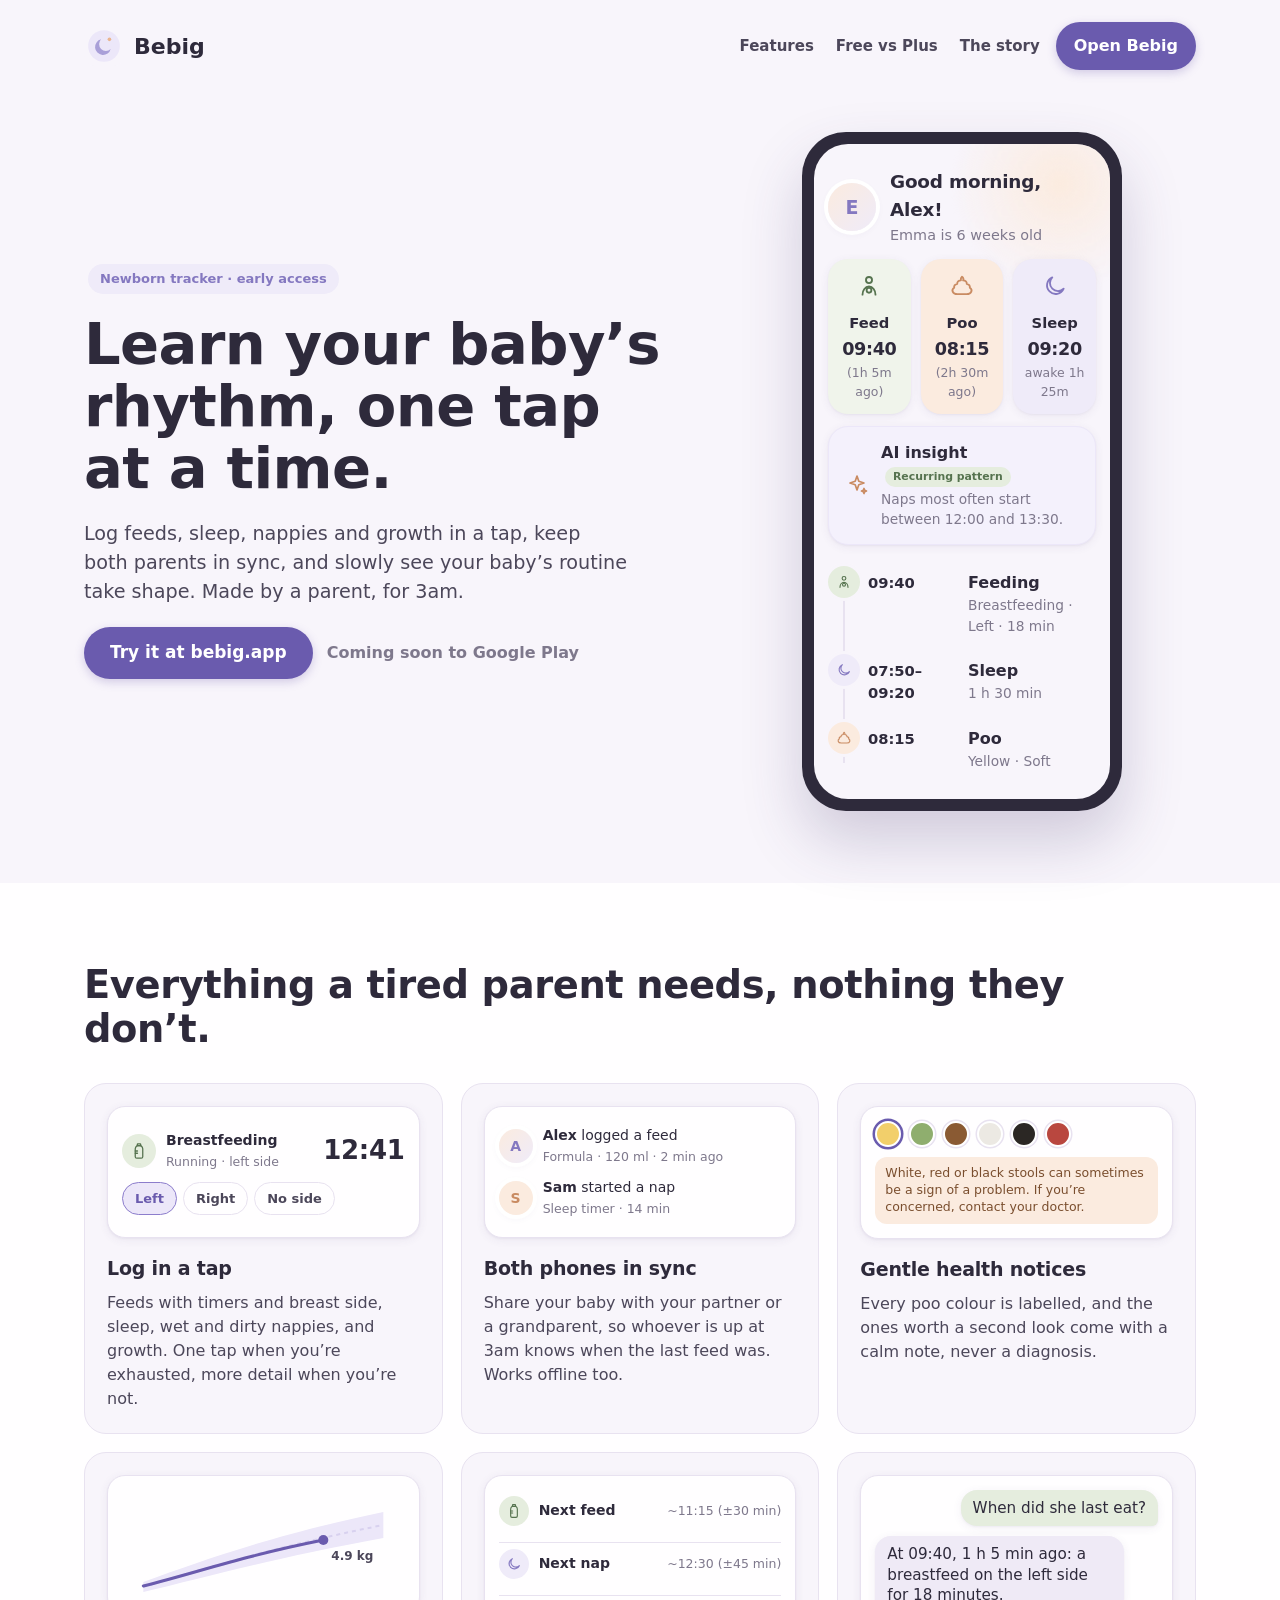
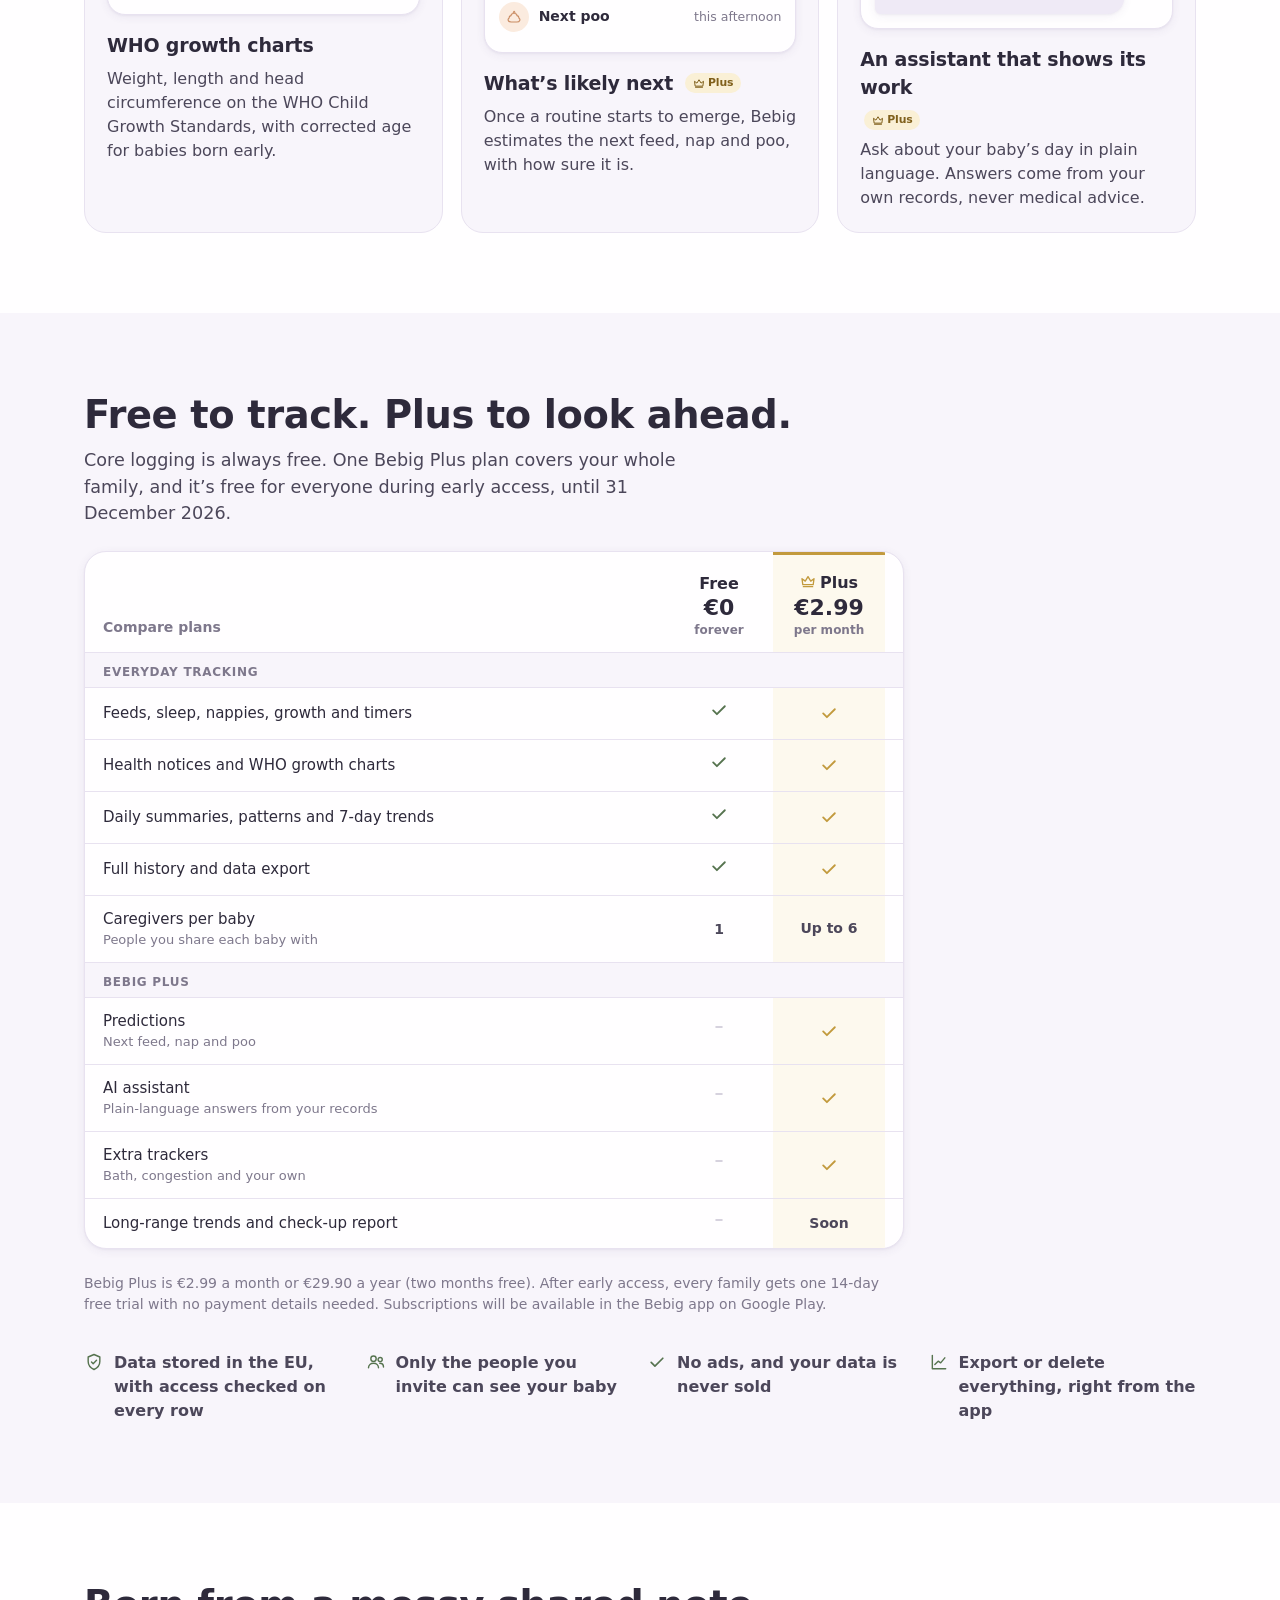
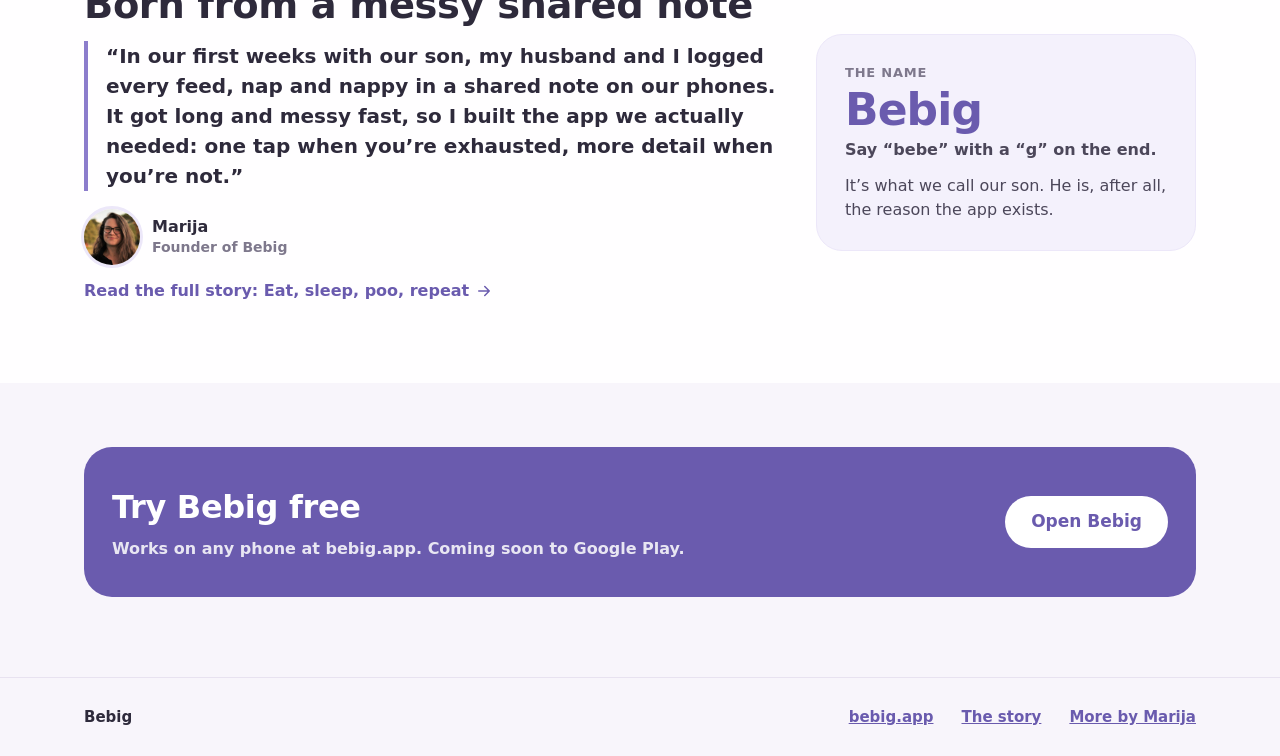
==== commit 24c76447: "Bebig showcase: early access ends 31 December 2026 Co-Authored-By: Claude Opus 5.5 <noreply@anthropi" ====
--- a/bebig/index.html
+++ b/bebig/index.html
@@ -536,8 +536,7 @@
 </main>
 <footer style="border-top: 1px solid var(--line); padding: 28px 0"><div class="wrap" style="display: flex; flex-wrap: wrap; gap: 16px 28px; align-items: center; font-size: 15px">
 <span style="display: flex; align-items: center; gap: 8px; flex: 1; min-width: 200px; font-weight: 800">Bebig</span>
-<a href="https://bebig.app">bebig.app</a><a href="https://mriba.substack.com/p/eat-sleep-poo-repeat-why-i-built" target="_blank" rel="noopener">The story</a><a href="https://mvriba.com/projects">More by Marija</a><a href="https://bebig.app/privacy/">Privacy</a><a href="https://bebig.app/terms/">Terms</a>
-<p style="flex-basis: 100%; margin: 0; font-size: 14px; color: var(--muted)">© 2026 MVR Studios · Y-tunnus: 3485332-7</p>
+<a href="https://bebig.app">bebig.app</a><a href="https://mriba.substack.com/p/eat-sleep-poo-repeat-why-i-built" target="_blank" rel="noopener">The story</a><a href="https://mvriba.com/projects">More by Marija</a>
 </div></footer>
 </div>
 </body>
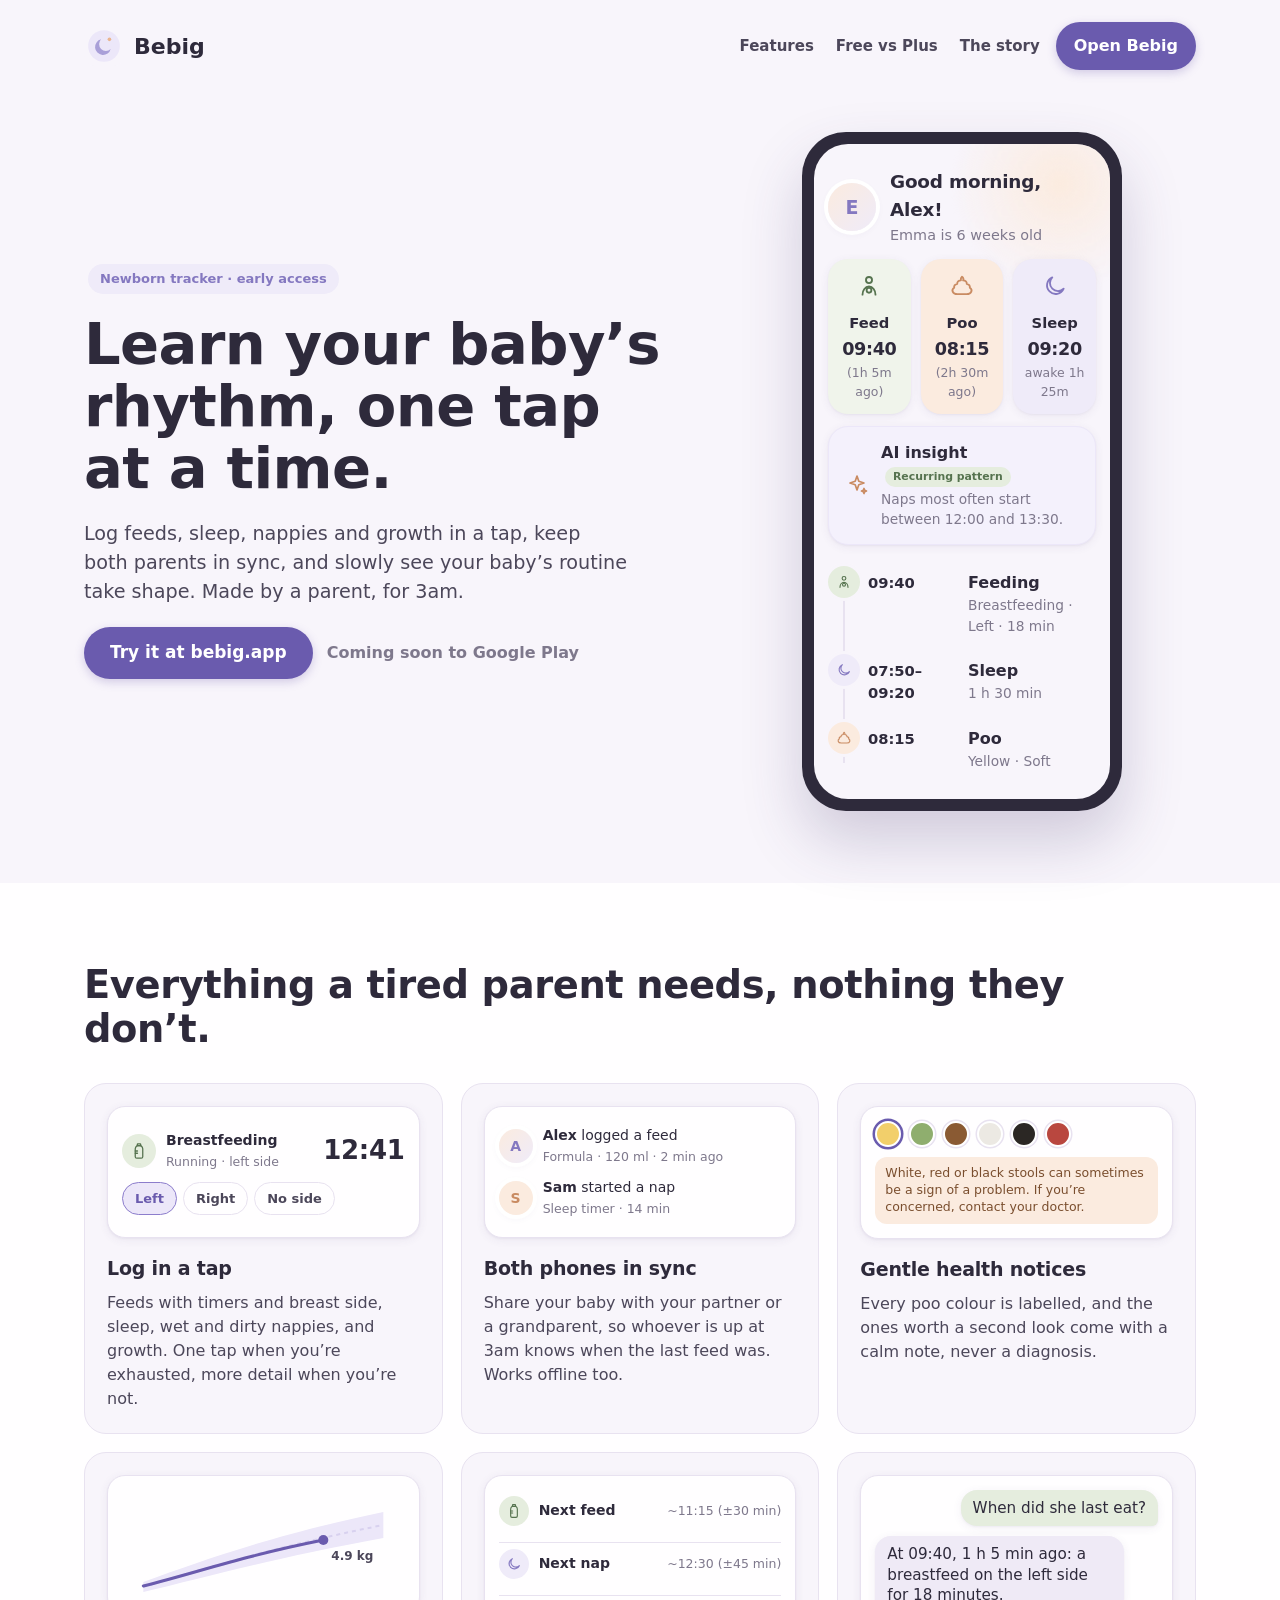
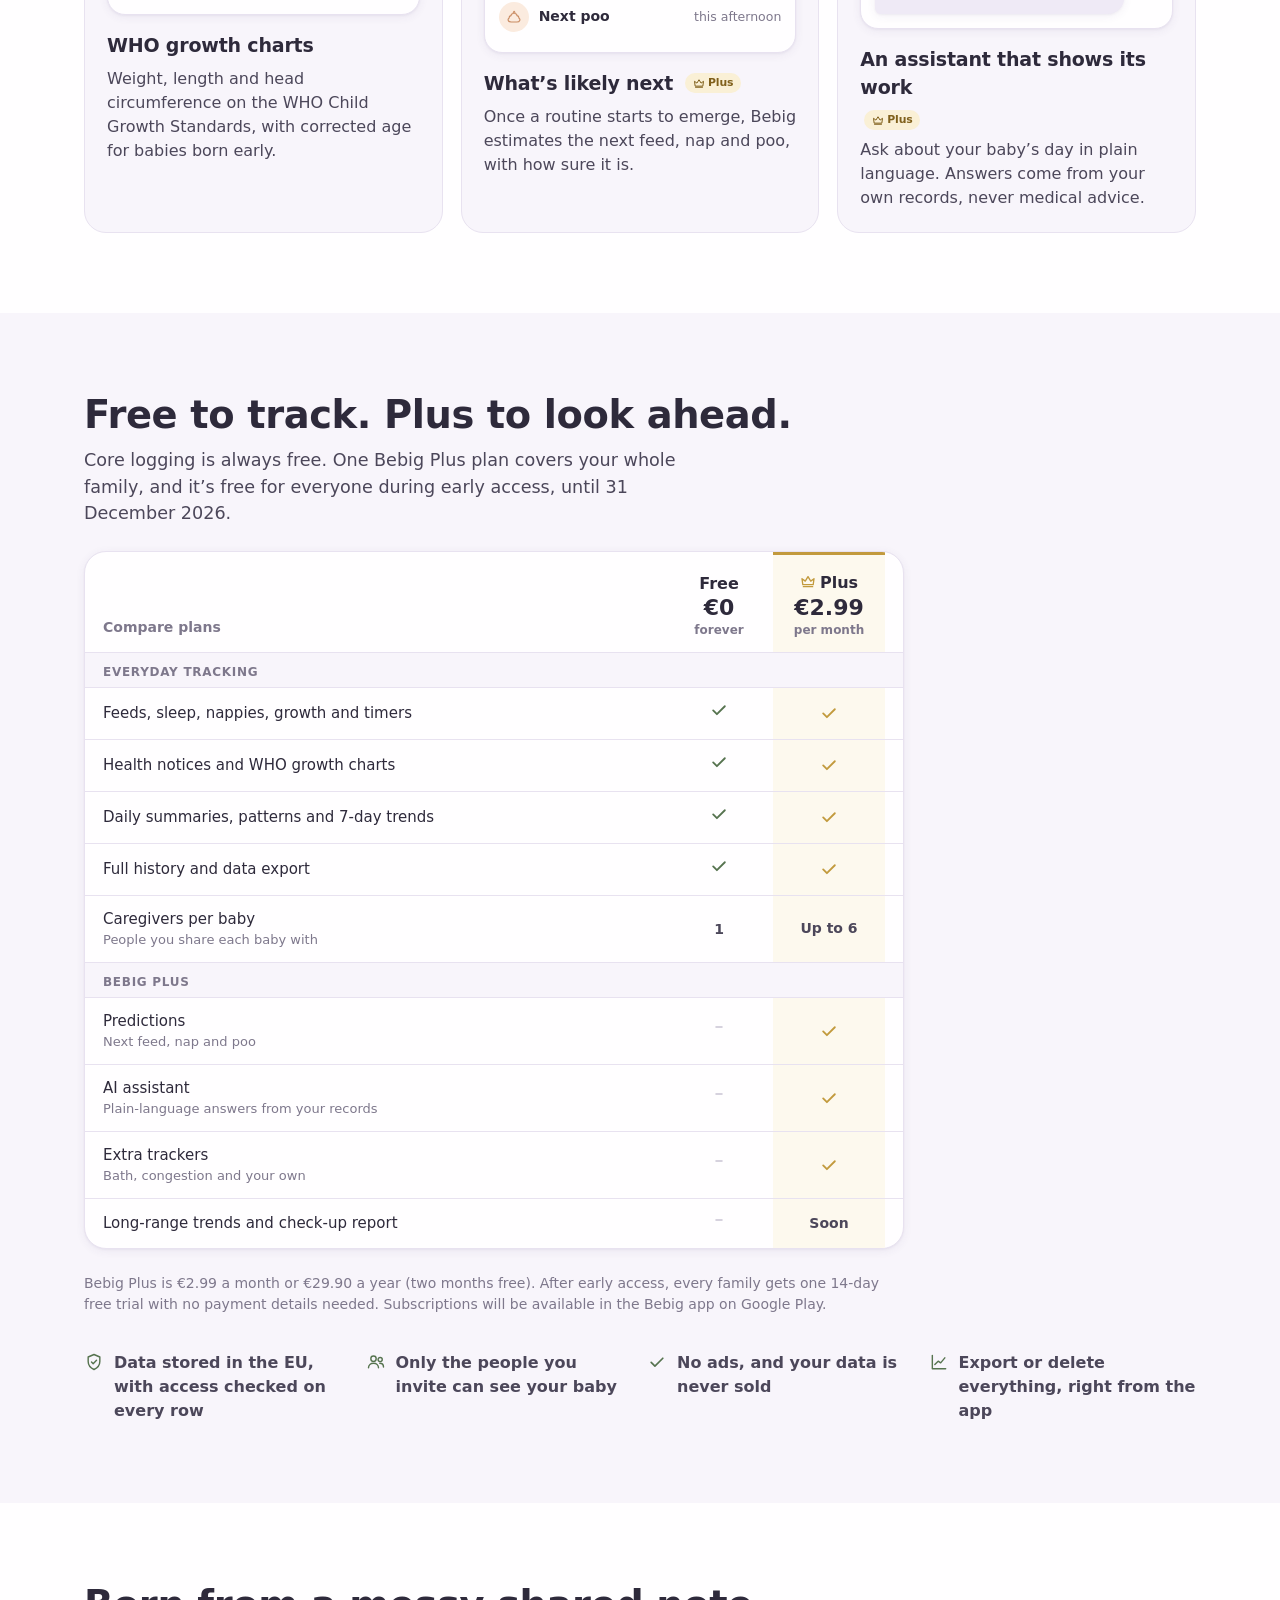
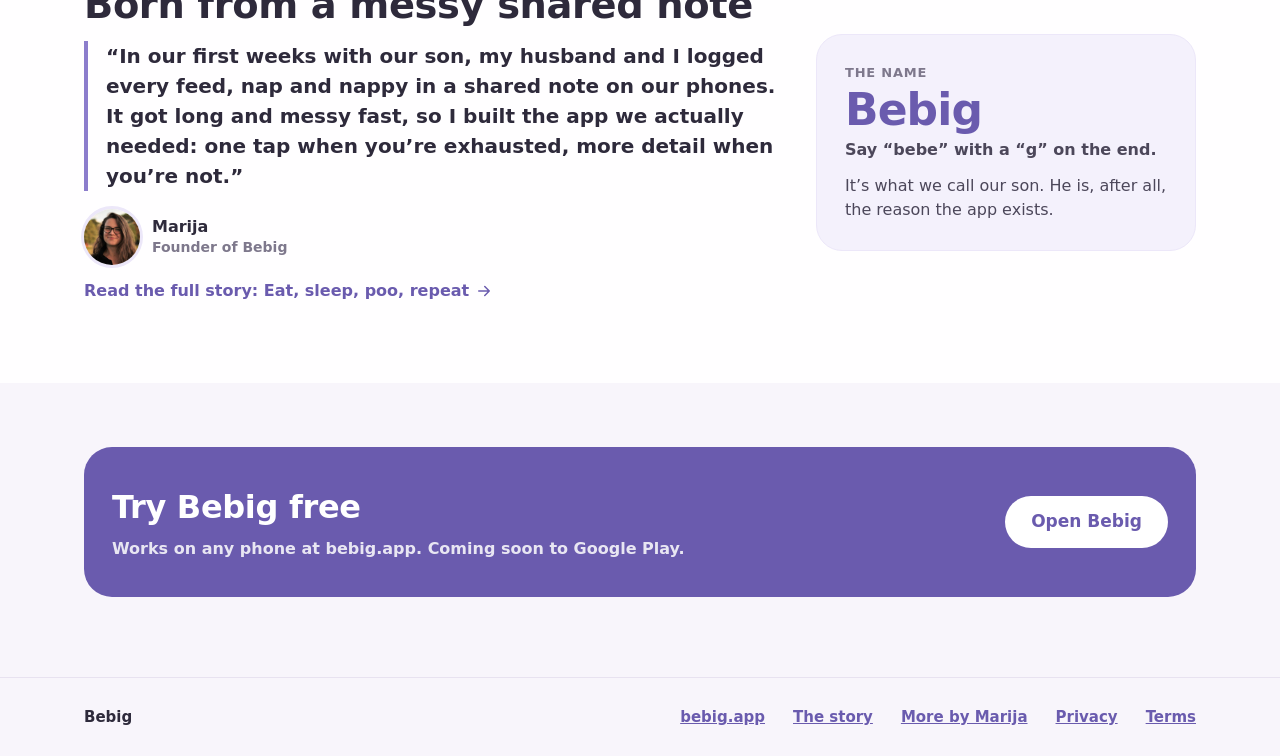
==== commit d85dd3ea: "Bebig showcase: early access ends 31 December 2026 Co-Authored-By: Claude Opus 5.5 <noreply@anthropi" ====
--- a/bebig/index.html
+++ b/bebig/index.html
@@ -536,7 +536,7 @@
 </main>
 <footer style="border-top: 1px solid var(--line); padding: 28px 0"><div class="wrap" style="display: flex; flex-wrap: wrap; gap: 16px 28px; align-items: center; font-size: 15px">
 <span style="display: flex; align-items: center; gap: 8px; flex: 1; min-width: 200px; font-weight: 800">Bebig</span>
-<a href="https://bebig.app">bebig.app</a><a href="https://mriba.substack.com/p/eat-sleep-poo-repeat-why-i-built" target="_blank" rel="noopener">The story</a><a href="https://mvriba.com/projects">More by Marija</a>
+<a href="https://bebig.app">bebig.app</a><a href="https://mriba.substack.com/p/eat-sleep-poo-repeat-why-i-built" target="_blank" rel="noopener">The story</a><a href="https://mvriba.com/projects">More by Marija</a><a href="https://bebig.app/privacy/">Privacy</a><a href="https://bebig.app/terms/">Terms</a>
 </div></footer>
 </div>
 </body>
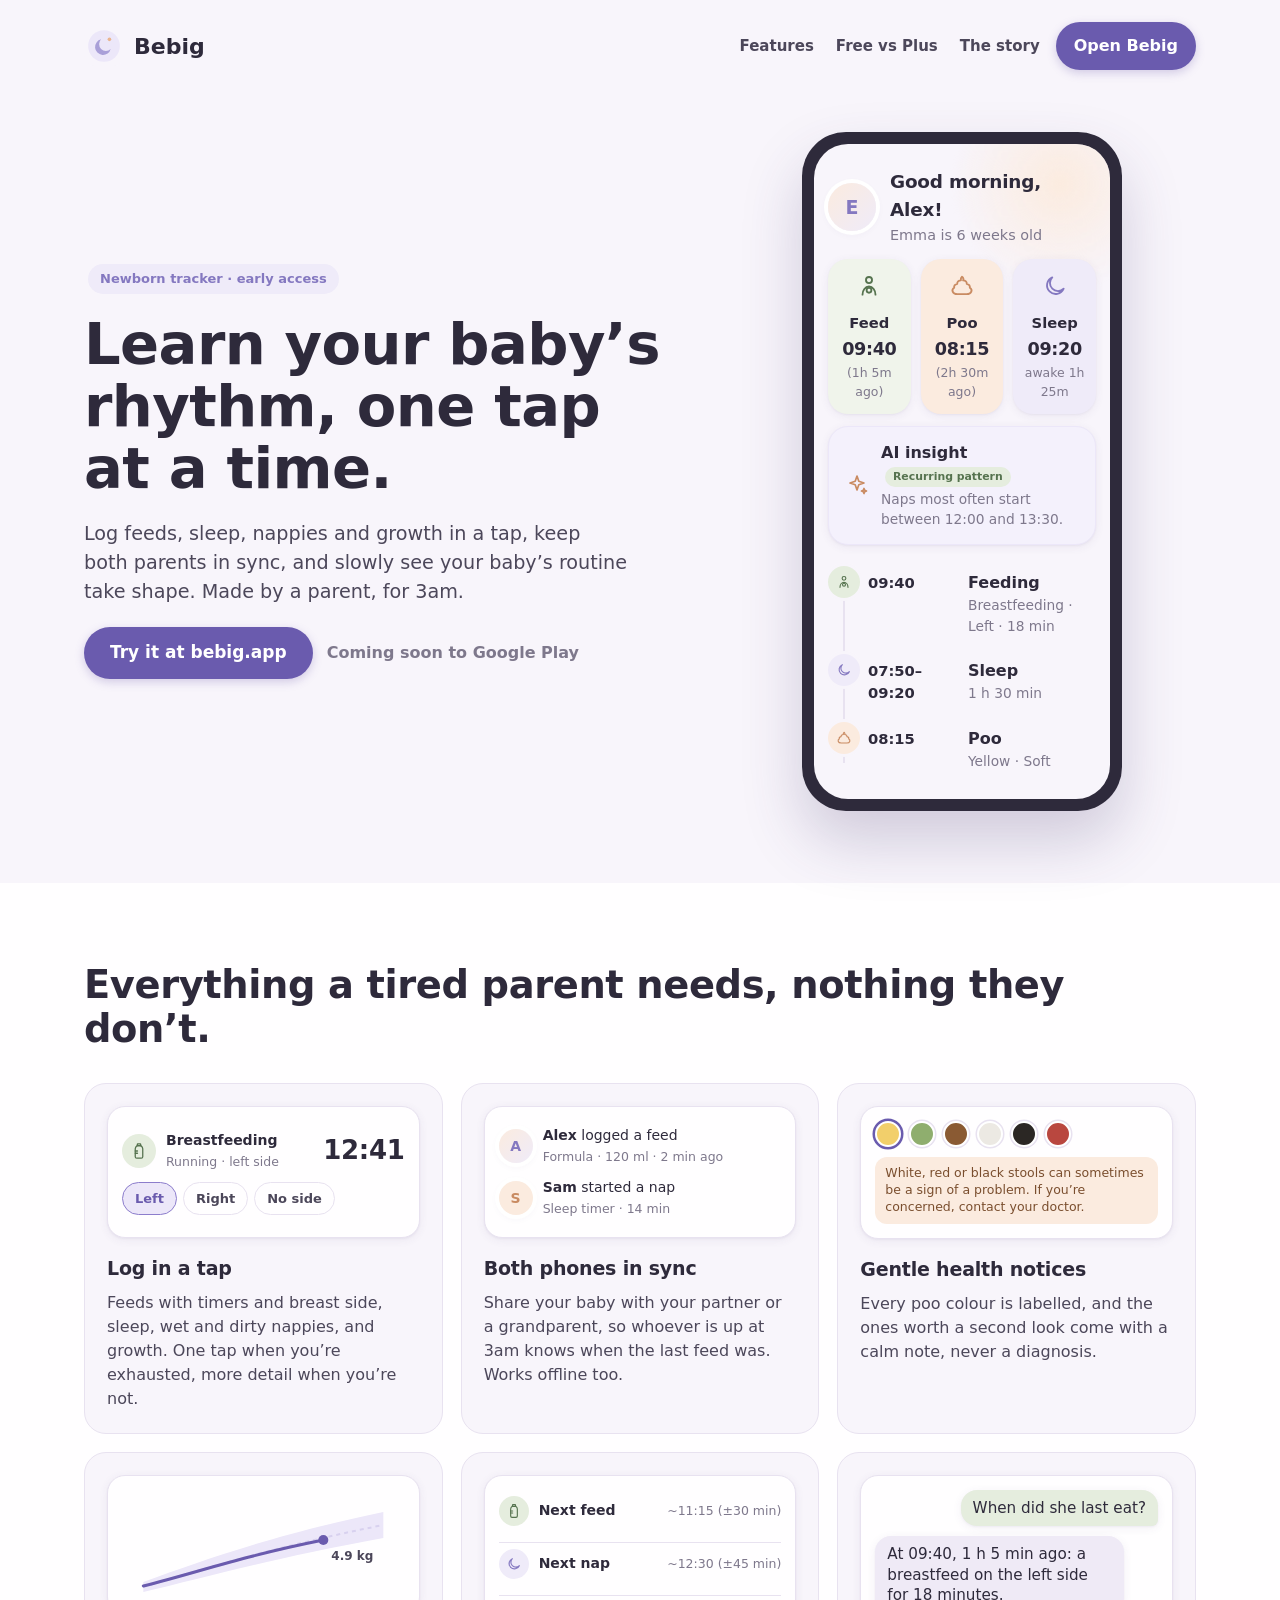
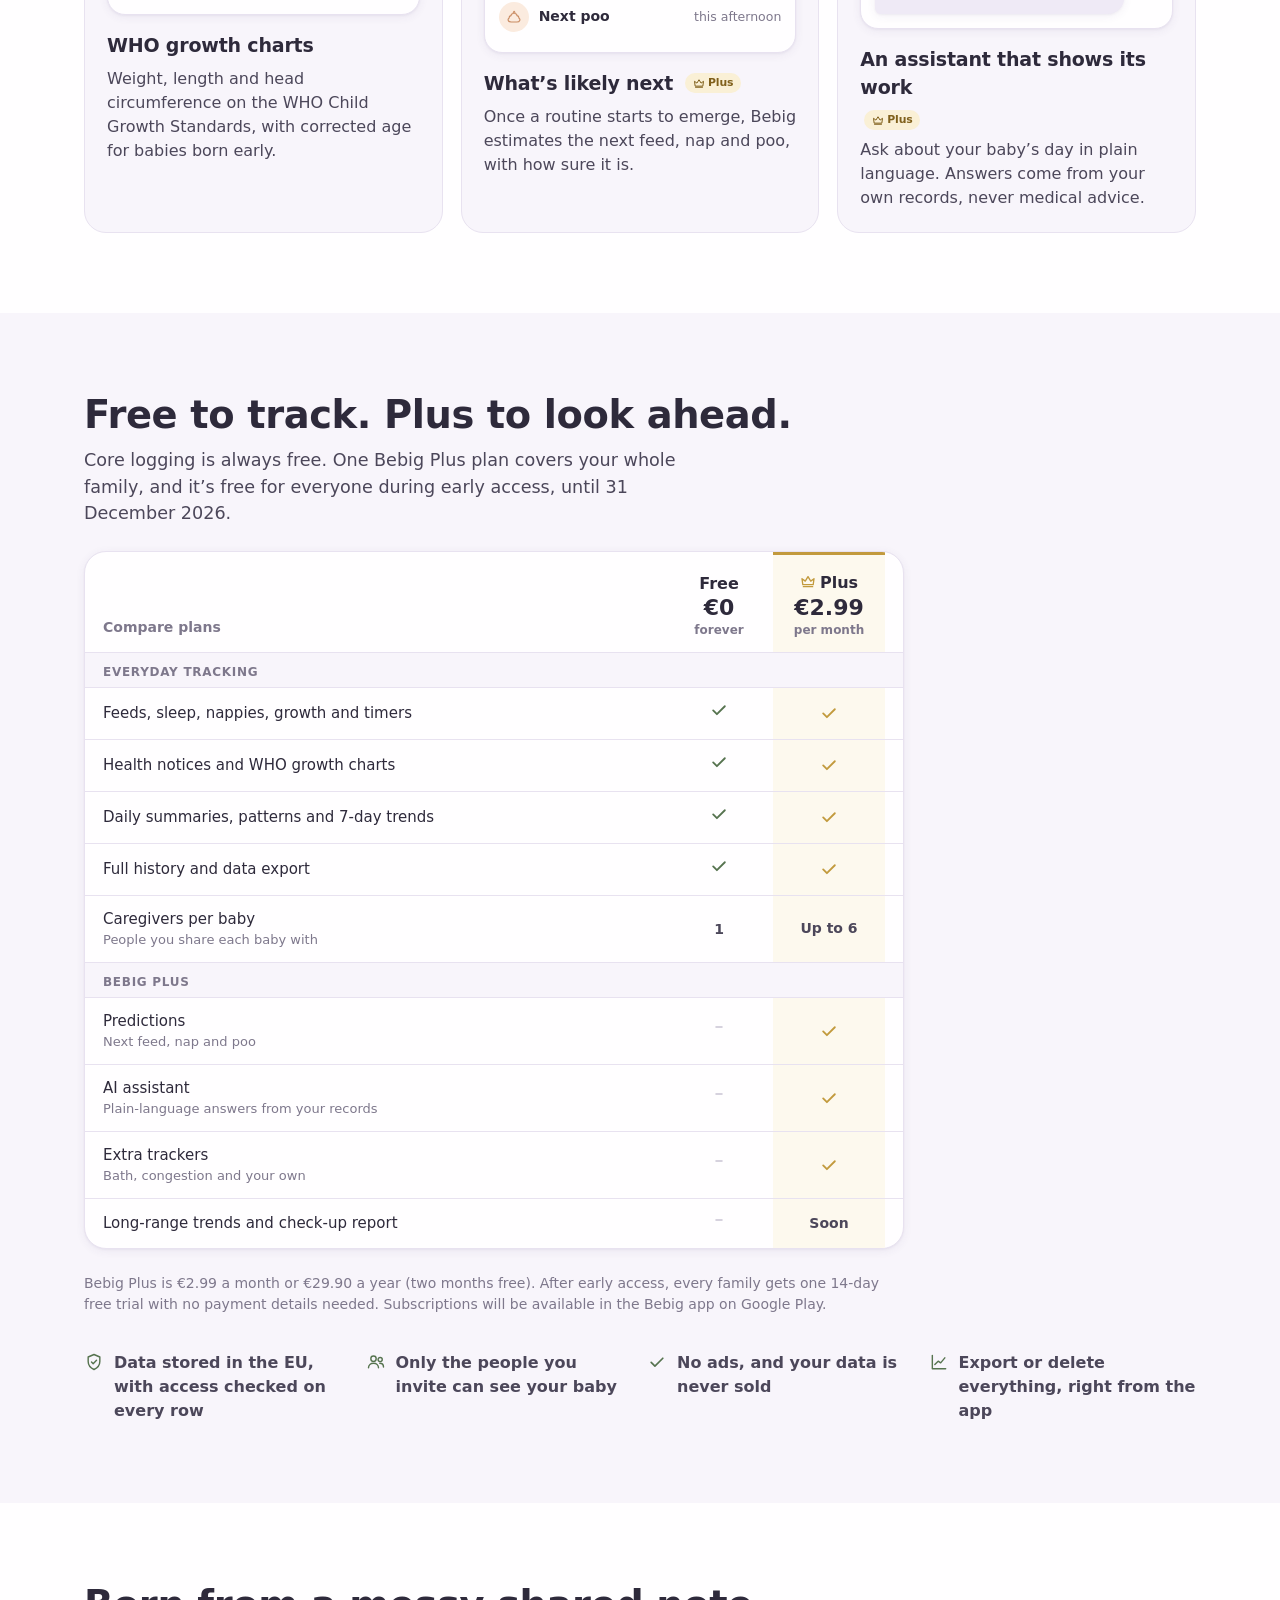
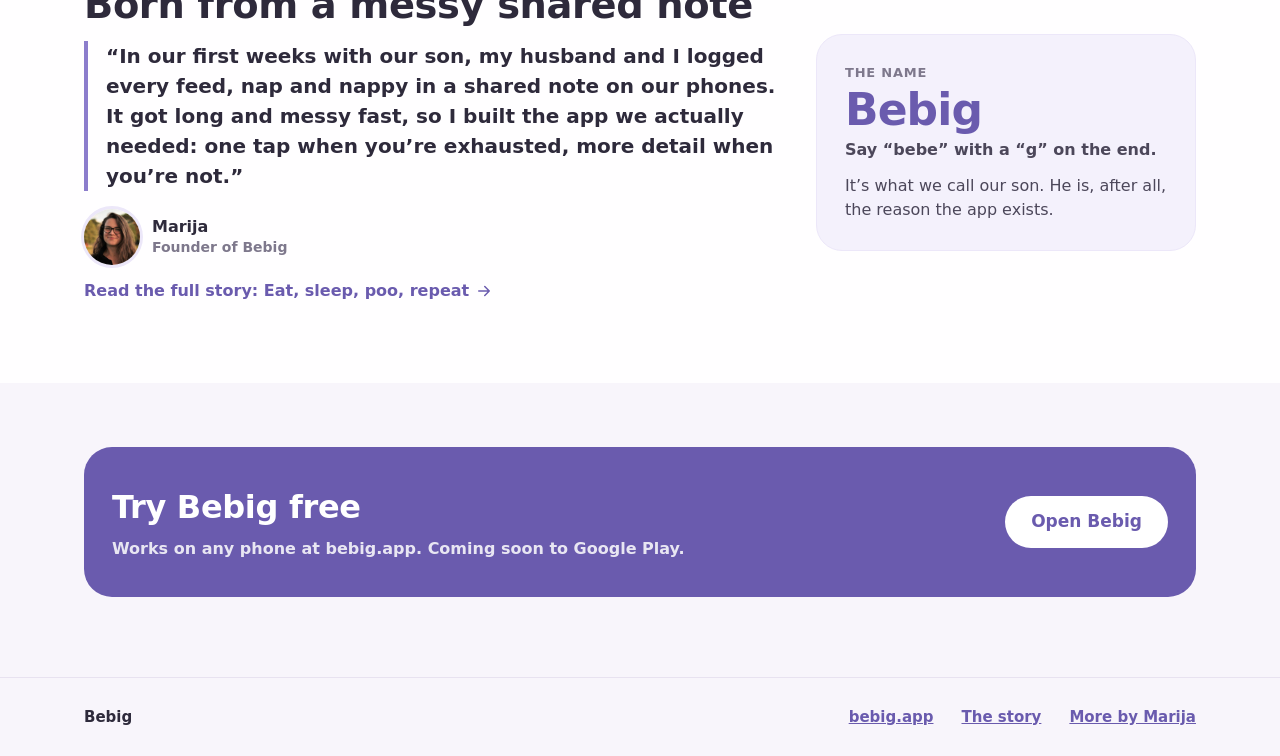
==== commit cfe8275e: "Bebig showcase: early access ends 31 December 2026 Co-Authored-By: Claude Opus 5.5 <noreply@anthropi" ====
--- a/bebig/index.html
+++ b/bebig/index.html
@@ -12,7 +12,7 @@
 <meta property="og:title" content="Bebig — learn your baby’s rhythm, one tap at a time">
 <meta property="og:description" content="Bebig is a newborn tracker for feeds, sleep, nappies and growth. Free core logging, shared with your partner, with Bebig Plus for predictions and an AI assistant.">
 <meta property="og:url" content="https://bebig.mvriba.com/">
-<meta property="og:image" content="https://mvriba.com/assets/img/bebig-hero.jpg?v=20261122b">
+<meta property="og:image" content="https://mvriba.com/assets/img/bebig-hero.jpg">
 <meta name="twitter:card" content="summary_large_image">
 <link rel="icon" type="image/svg+xml" href="/bebig/icon.svg">
 <script>window.va = window.va || function () { (window.vaq = window.vaq || []).push(arguments); };</script>
@@ -536,7 +536,7 @@
 </main>
 <footer style="border-top: 1px solid var(--line); padding: 28px 0"><div class="wrap" style="display: flex; flex-wrap: wrap; gap: 16px 28px; align-items: center; font-size: 15px">
 <span style="display: flex; align-items: center; gap: 8px; flex: 1; min-width: 200px; font-weight: 800">Bebig</span>
-<a href="https://bebig.app">bebig.app</a><a href="https://mriba.substack.com/p/eat-sleep-poo-repeat-why-i-built" target="_blank" rel="noopener">The story</a><a href="https://mvriba.com/projects">More by Marija</a><a href="https://bebig.app/privacy/">Privacy</a><a href="https://bebig.app/terms/">Terms</a>
+<a href="https://bebig.app">bebig.app</a><a href="https://mriba.substack.com/p/eat-sleep-poo-repeat-why-i-built" target="_blank" rel="noopener">The story</a><a href="https://mvriba.com/projects">More by Marija</a>
 </div></footer>
 </div>
 </body>
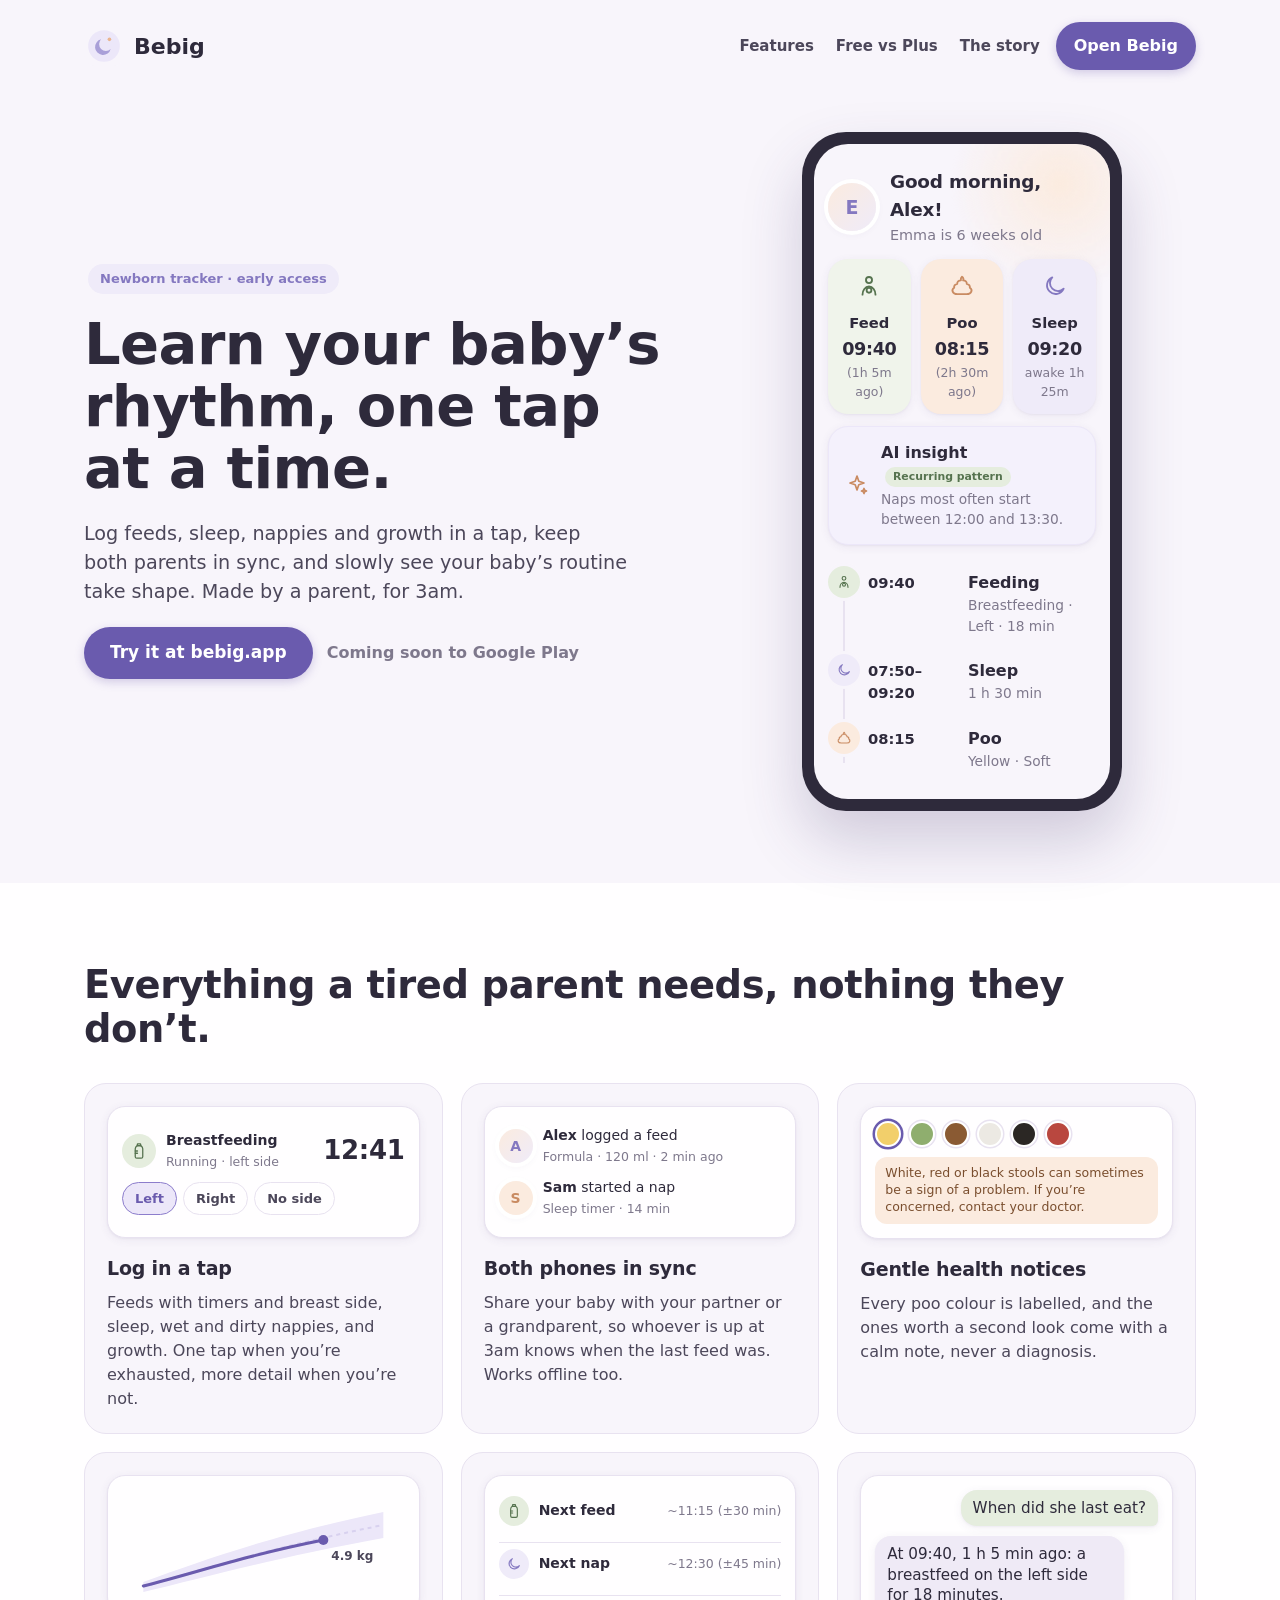
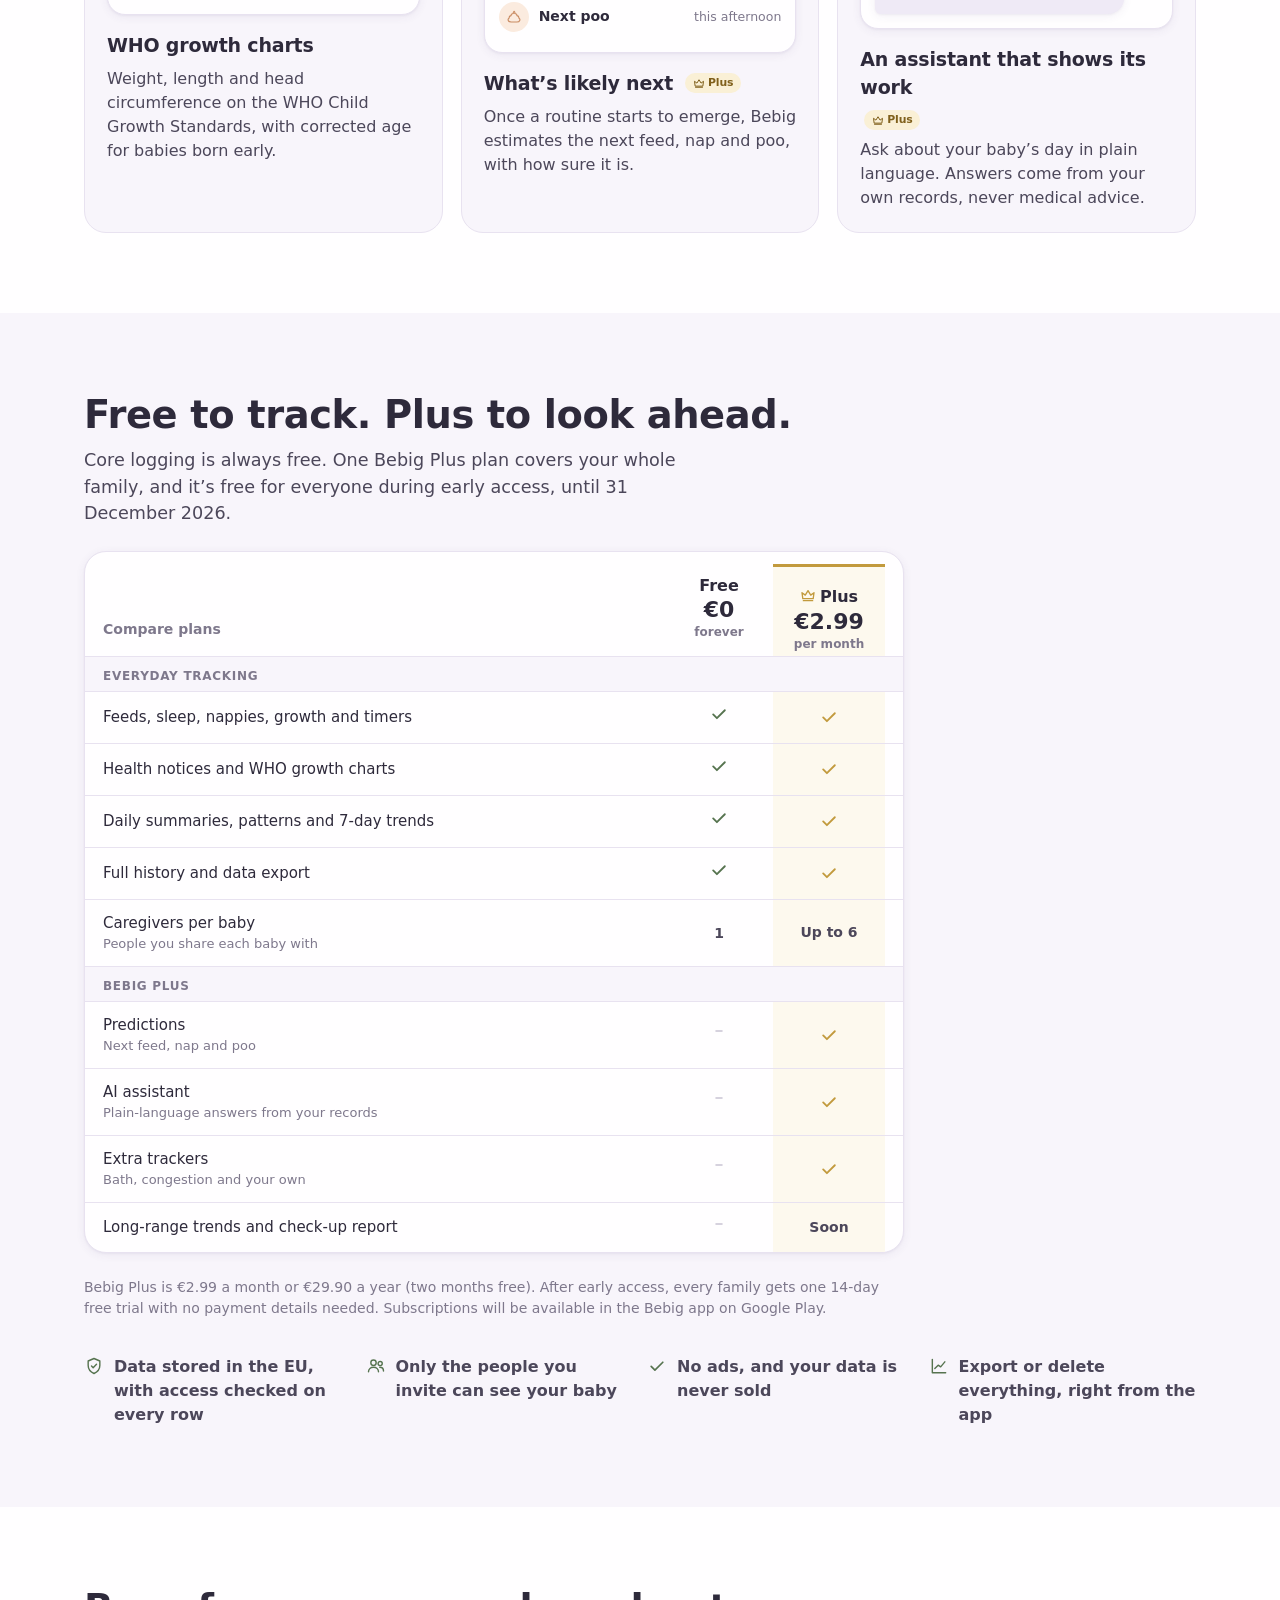
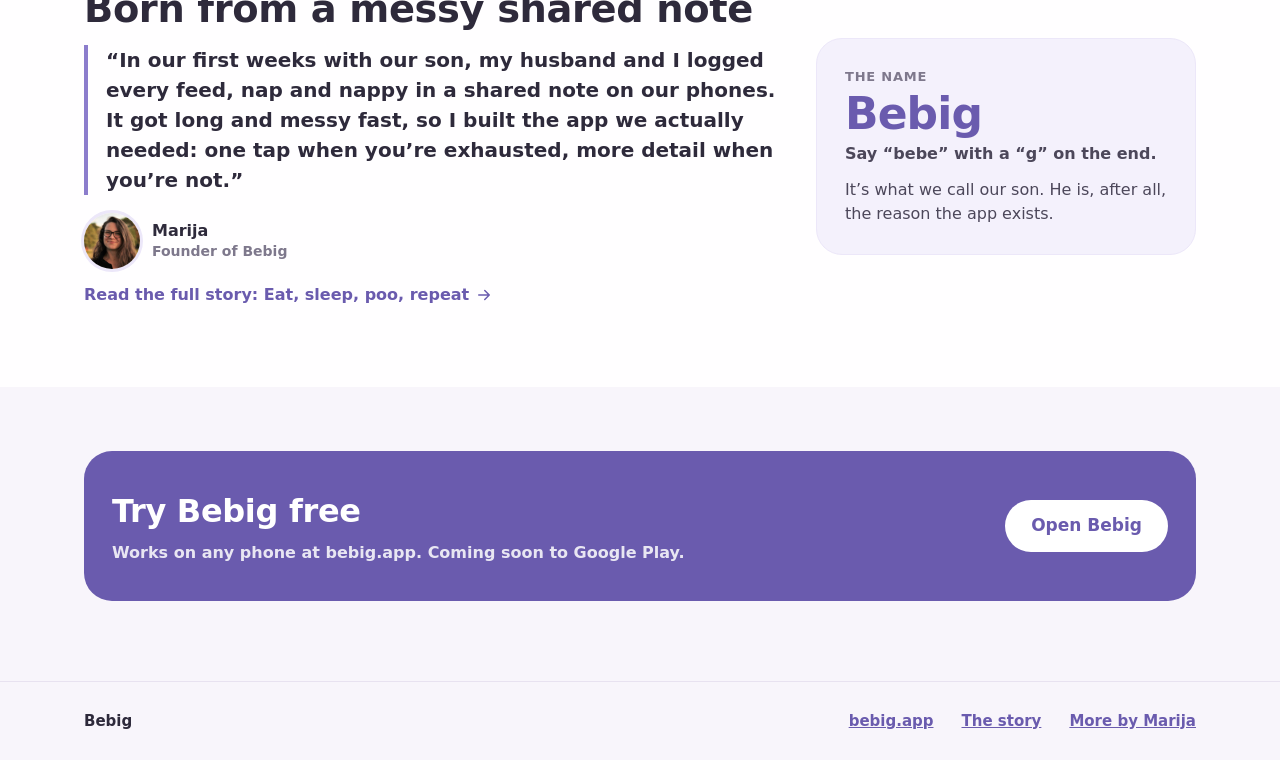
==== commit 28facfb1: "Bebig showcase: early access ends 31 December 2026 Co-Authored-By: Claude Opus 5.5 <noreply@anthropi" ====
--- a/bebig/index.html
+++ b/bebig/index.html
@@ -411,15 +411,14 @@
 .sc .cmp{background:var(--card);border:1px solid var(--line);border-radius:22px;box-shadow:var(--shadow);overflow:hidden;max-width:820px}
 .sc .cmp-row{display:grid;grid-template-columns:1fr 92px 112px;align-items:center;gap:8px;padding:12px 18px;border-top:1px solid var(--line)}
 .sc .cmp-row > :nth-child(n+2){text-align:center;justify-self:center}
-.sc .cmp-row.cmp-head{border-top:0;align-items:end;padding-top:0;padding-bottom:0}
-.sc .cmp-row.cmp-head > :first-child{padding-bottom:14px}
-.sc .cmp-row.cmp-head .plan{display:flex;flex-direction:column;align-items:center;justify-content:flex-end;gap:2px;line-height:1.2;align-self:stretch;width:100%;height:auto;margin:0;padding:18px 0 14px;border-top:3px solid transparent}
+.sc .cmp-head{border-top:0;align-items:end;padding-top:20px;padding-bottom:16px}
+.sc .cmp-head .plan{display:flex;flex-direction:column;align-items:center;gap:2px;line-height:1.2}
 .sc .cmp-head .plan b{font-size:16px}
 .sc .cmp-head .price{font-size:22px;font-weight:800}
 .sc .cmp-head .per{font-size:12px;color:var(--muted);font-weight:600}
 .sc .cmp .col-plus{background:var(--plus-xl)}
 .sc .cmp-row .col-plus{margin:-12px 0;padding:12px 0;width:100%;height:calc(100% + 24px);display:grid;place-items:center}
-.sc .cmp-row.cmp-head .col-plus{border-top-color:var(--plus)}
+.sc .cmp-head .col-plus{margin:-20px 0 -16px;padding:20px 0 16px;border-top:3px solid var(--plus)}
 .sc .cmp-group{padding:10px 18px 6px;font-size:12px;font-weight:800;letter-spacing:.06em;text-transform:uppercase;color:var(--muted);border-top:1px solid var(--line);background:var(--cream)}
 .sc .cmp-yes{color:var(--sage-d);display:inline-grid}
 .sc .col-plus .cmp-yes{color:var(--plus)}
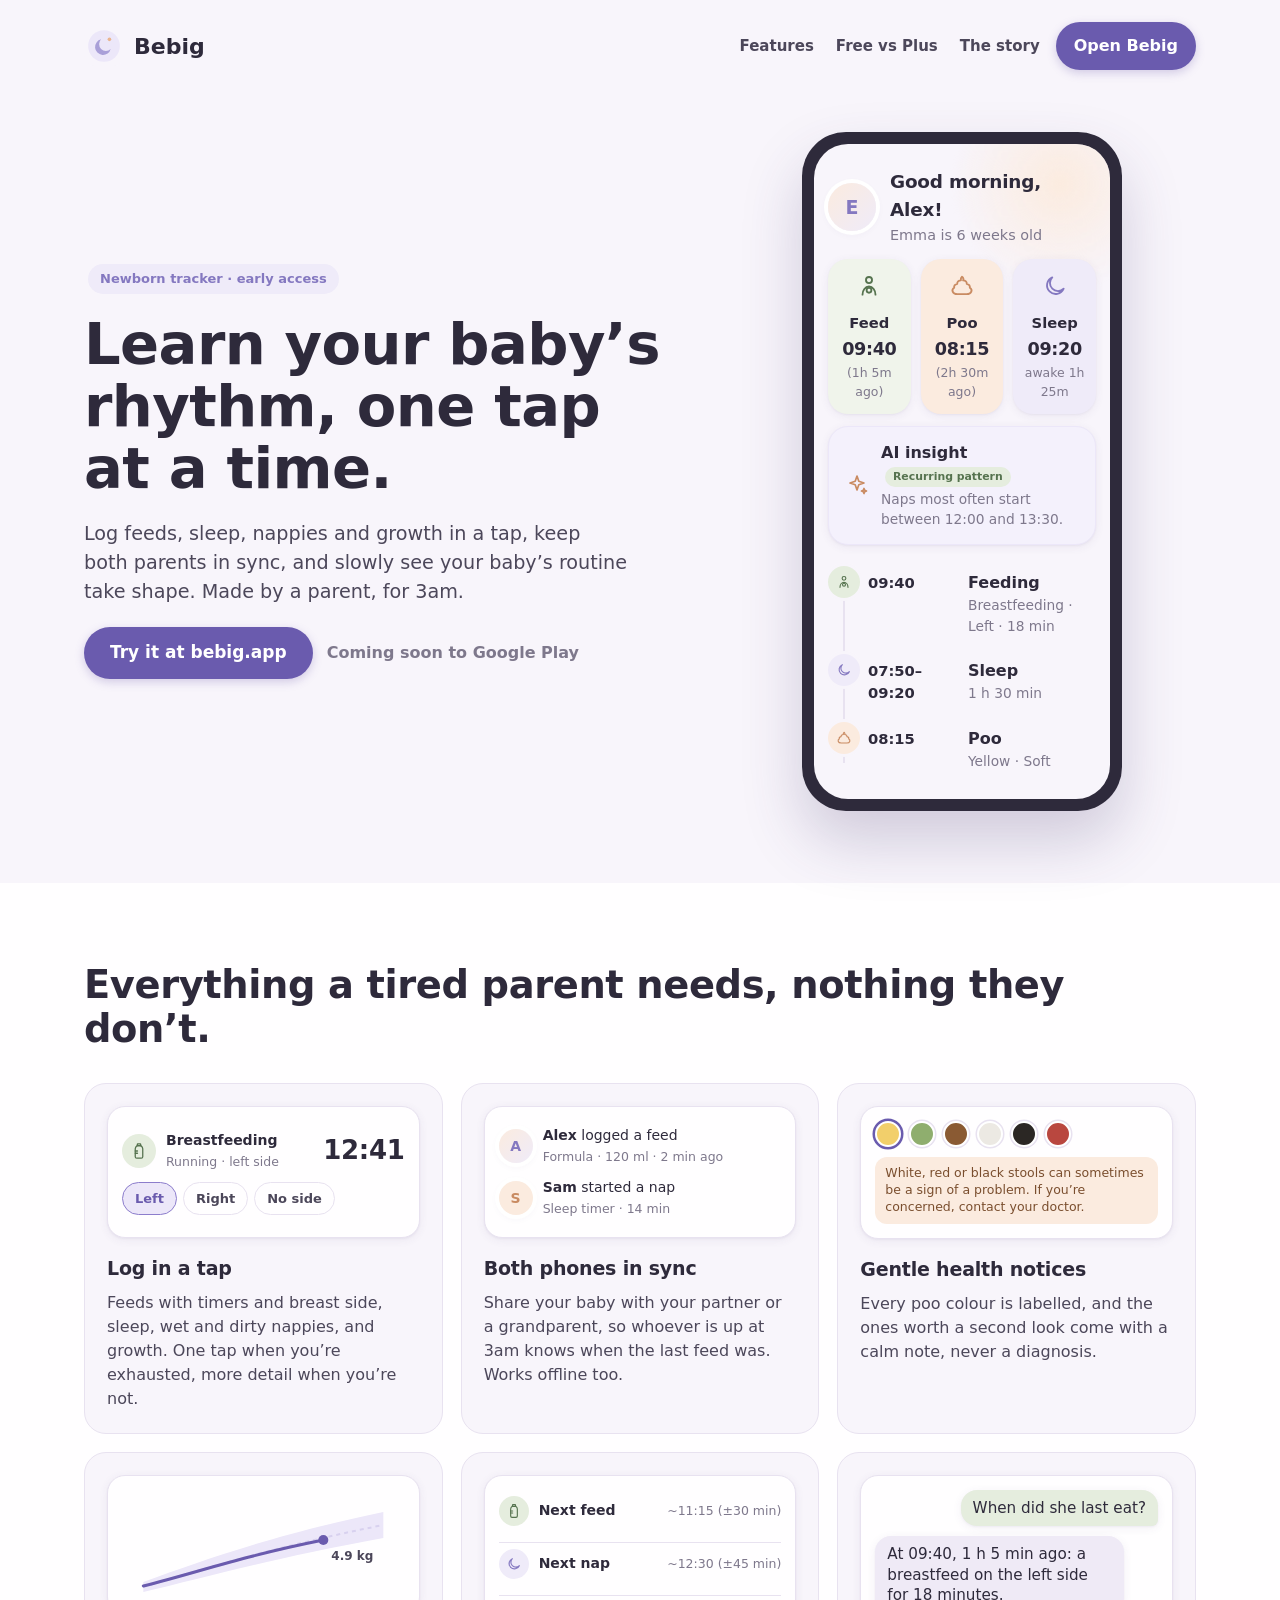
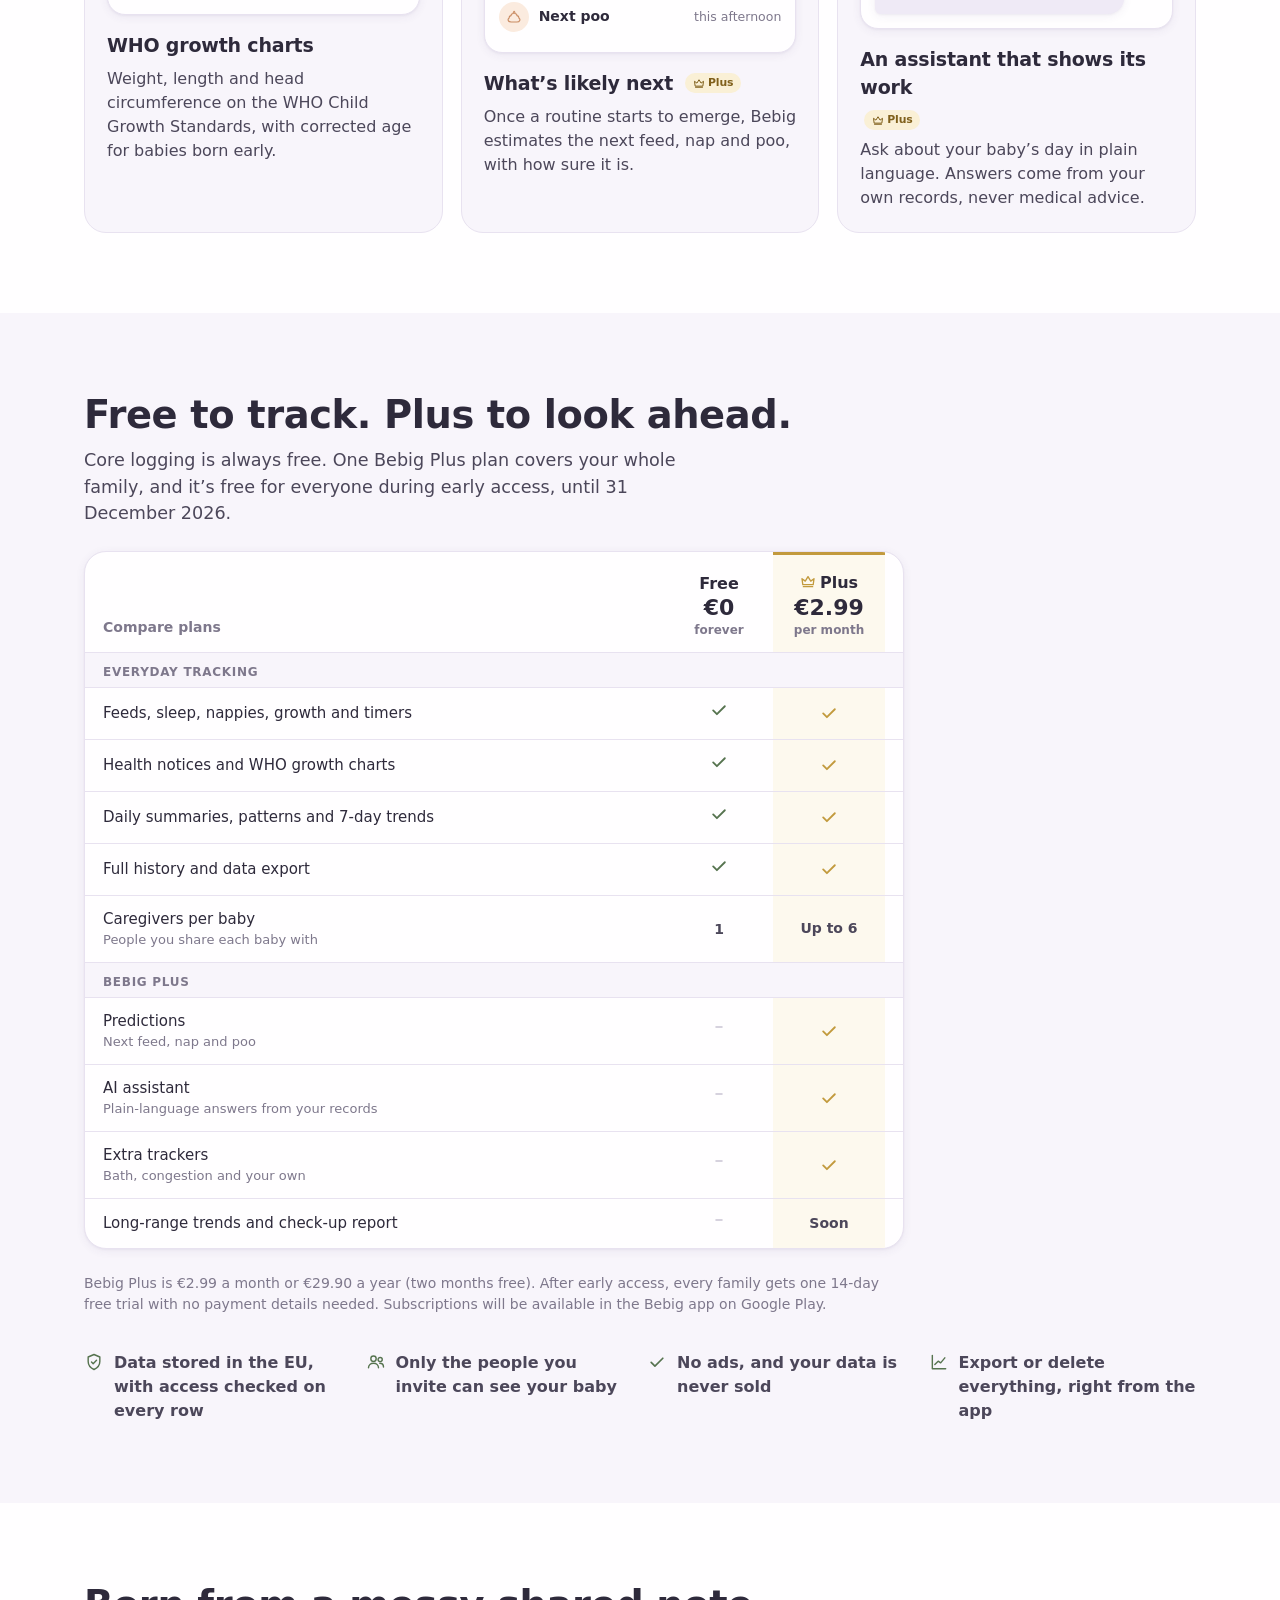
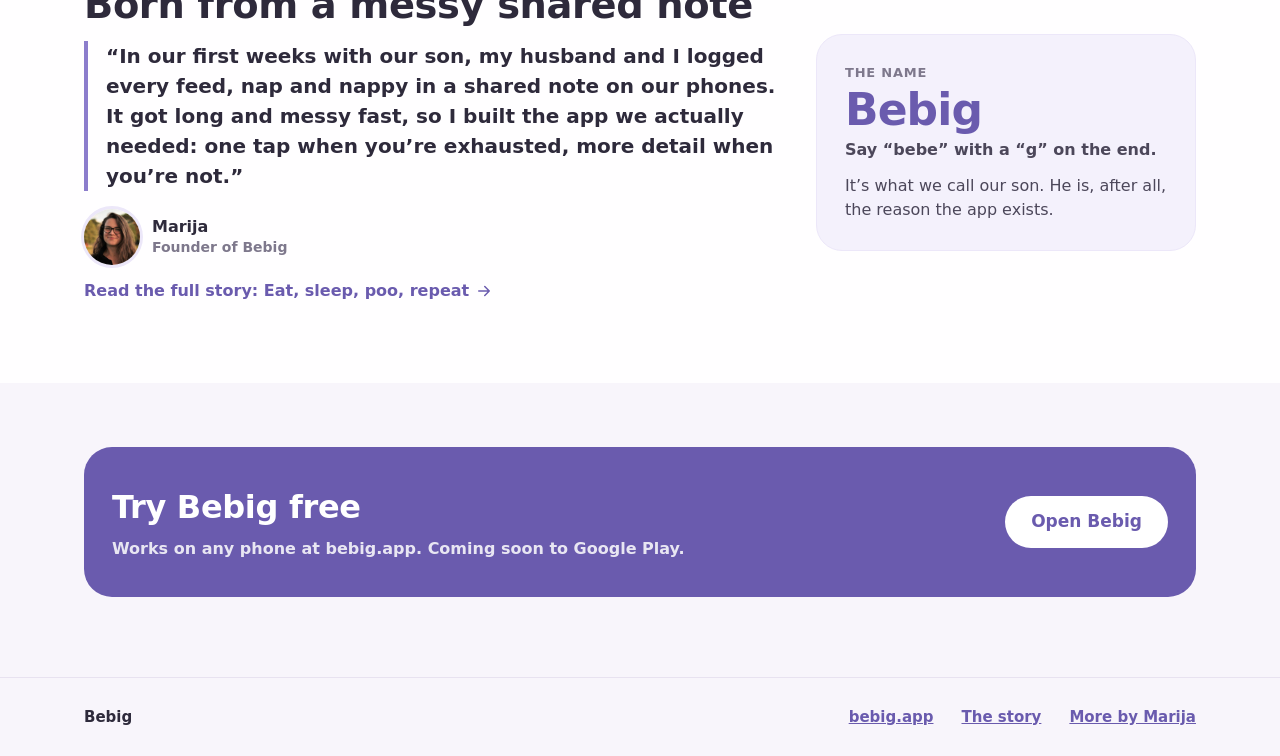
==== commit 40db5806: "Bebig showcase: early access ends 31 December 2026 Co-Authored-By: Claude Opus 5.5 <noreply@anthropi" ====
--- a/bebig/index.html
+++ b/bebig/index.html
@@ -12,7 +12,7 @@
 <meta property="og:title" content="Bebig — learn your baby’s rhythm, one tap at a time">
 <meta property="og:description" content="Bebig is a newborn tracker for feeds, sleep, nappies and growth. Free core logging, shared with your partner, with Bebig Plus for predictions and an AI assistant.">
 <meta property="og:url" content="https://bebig.mvriba.com/">
-<meta property="og:image" content="https://mvriba.com/assets/img/bebig-hero.jpg">
+<meta property="og:image" content="https://mvriba.com/assets/img/bebig-hero.jpg?v=20261122b">
 <meta name="twitter:card" content="summary_large_image">
 <link rel="icon" type="image/svg+xml" href="/bebig/icon.svg">
 <script>window.va = window.va || function () { (window.vaq = window.vaq || []).push(arguments); };</script>
@@ -411,14 +411,15 @@
 .sc .cmp{background:var(--card);border:1px solid var(--line);border-radius:22px;box-shadow:var(--shadow);overflow:hidden;max-width:820px}
 .sc .cmp-row{display:grid;grid-template-columns:1fr 92px 112px;align-items:center;gap:8px;padding:12px 18px;border-top:1px solid var(--line)}
 .sc .cmp-row > :nth-child(n+2){text-align:center;justify-self:center}
-.sc .cmp-head{border-top:0;align-items:end;padding-top:20px;padding-bottom:16px}
-.sc .cmp-head .plan{display:flex;flex-direction:column;align-items:center;gap:2px;line-height:1.2}
+.sc .cmp-row.cmp-head{border-top:0;align-items:end;padding-top:0;padding-bottom:0}
+.sc .cmp-row.cmp-head > :first-child{padding-bottom:14px}
+.sc .cmp-row.cmp-head .plan{display:flex;flex-direction:column;align-items:center;justify-content:flex-end;gap:2px;line-height:1.2;align-self:stretch;width:100%;height:auto;margin:0;padding:18px 0 14px;border-top:3px solid transparent}
 .sc .cmp-head .plan b{font-size:16px}
 .sc .cmp-head .price{font-size:22px;font-weight:800}
 .sc .cmp-head .per{font-size:12px;color:var(--muted);font-weight:600}
 .sc .cmp .col-plus{background:var(--plus-xl)}
 .sc .cmp-row .col-plus{margin:-12px 0;padding:12px 0;width:100%;height:calc(100% + 24px);display:grid;place-items:center}
-.sc .cmp-head .col-plus{margin:-20px 0 -16px;padding:20px 0 16px;border-top:3px solid var(--plus)}
+.sc .cmp-row.cmp-head .col-plus{border-top-color:var(--plus)}
 .sc .cmp-group{padding:10px 18px 6px;font-size:12px;font-weight:800;letter-spacing:.06em;text-transform:uppercase;color:var(--muted);border-top:1px solid var(--line);background:var(--cream)}
 .sc .cmp-yes{color:var(--sage-d);display:inline-grid}
 .sc .col-plus .cmp-yes{color:var(--plus)}
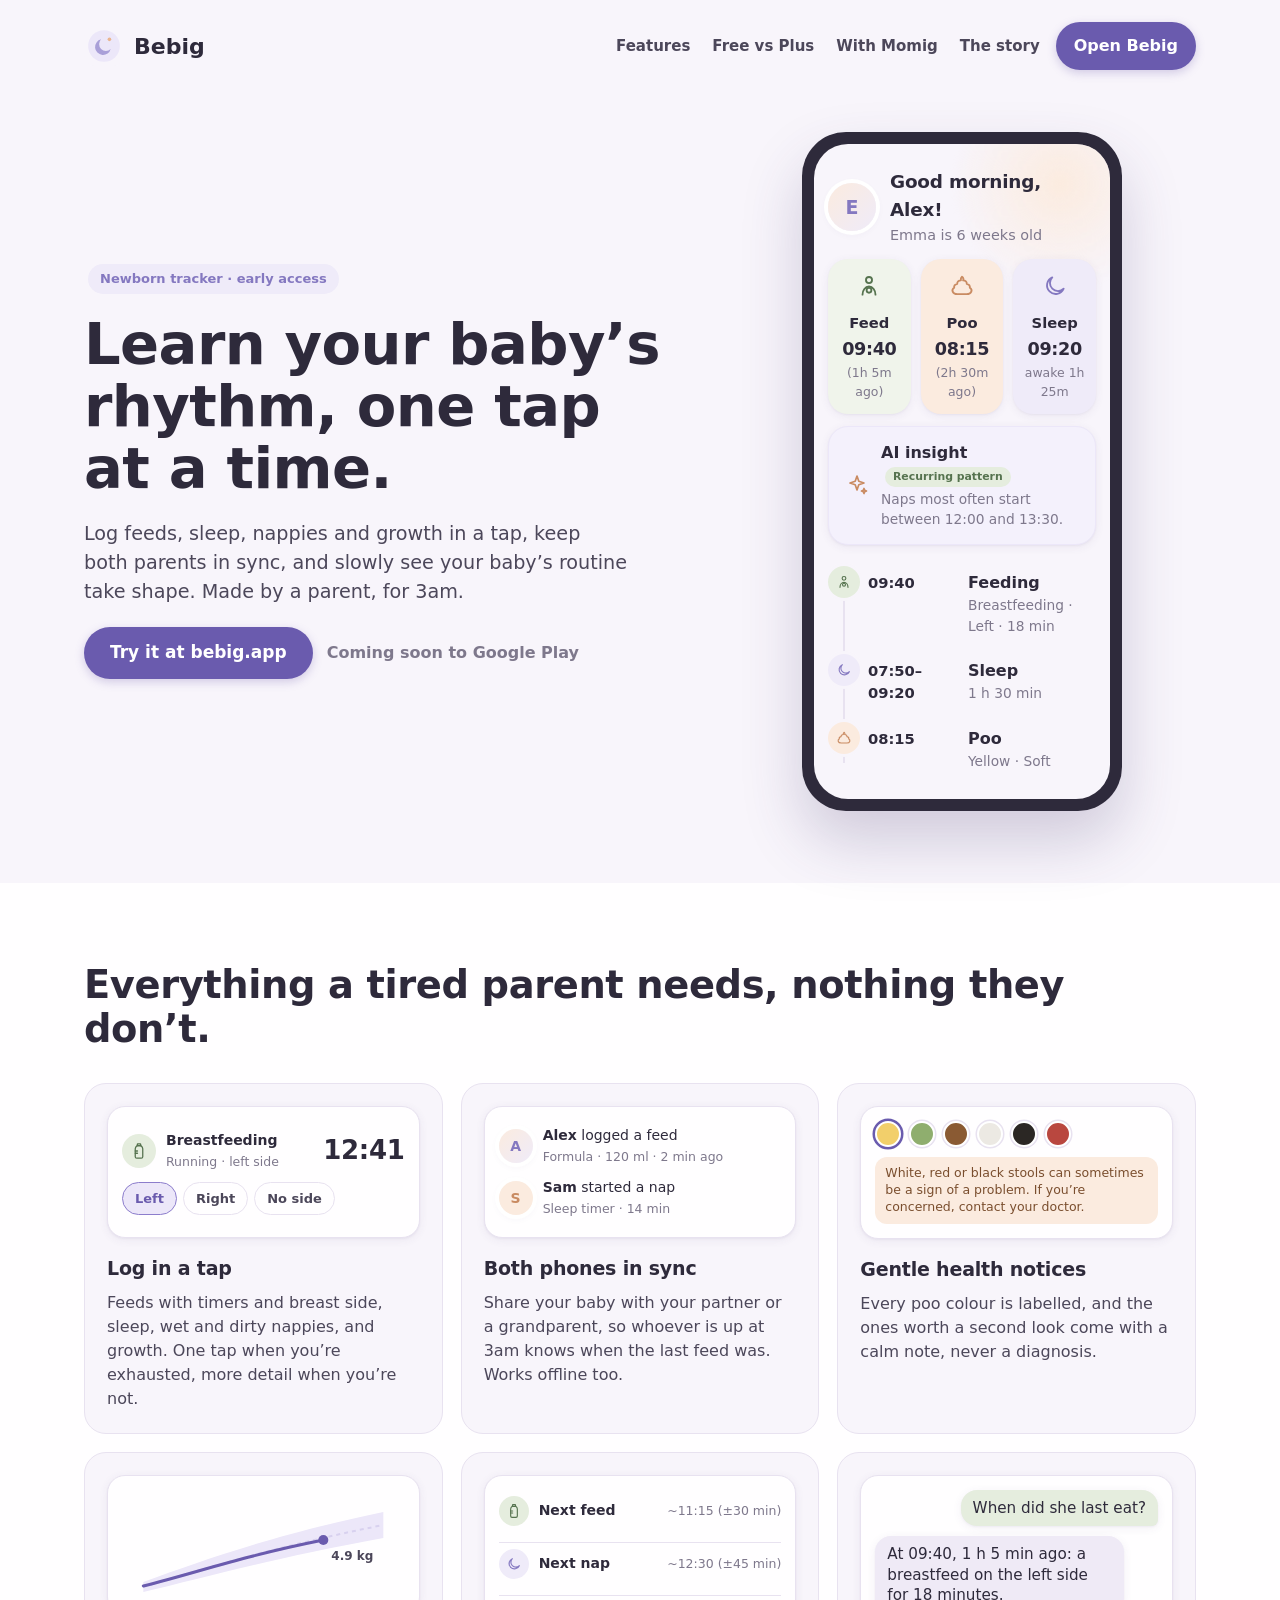
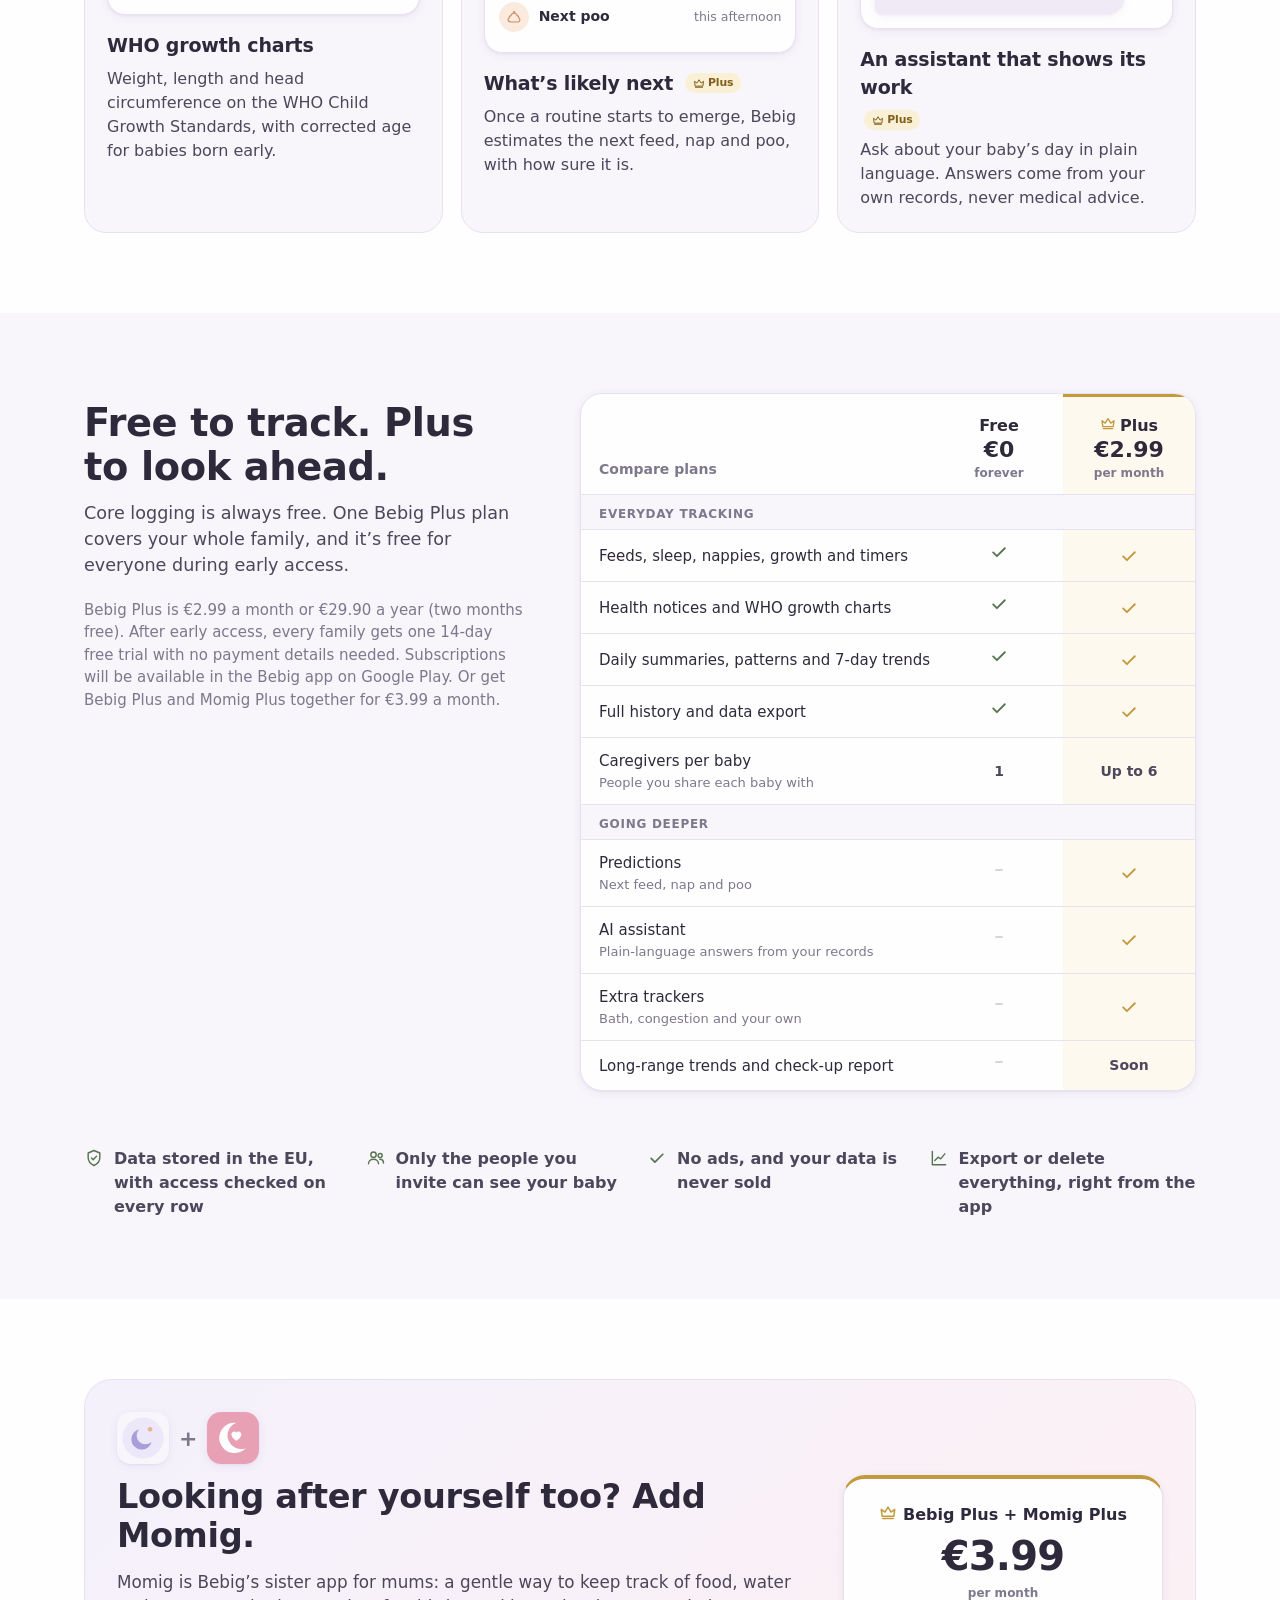
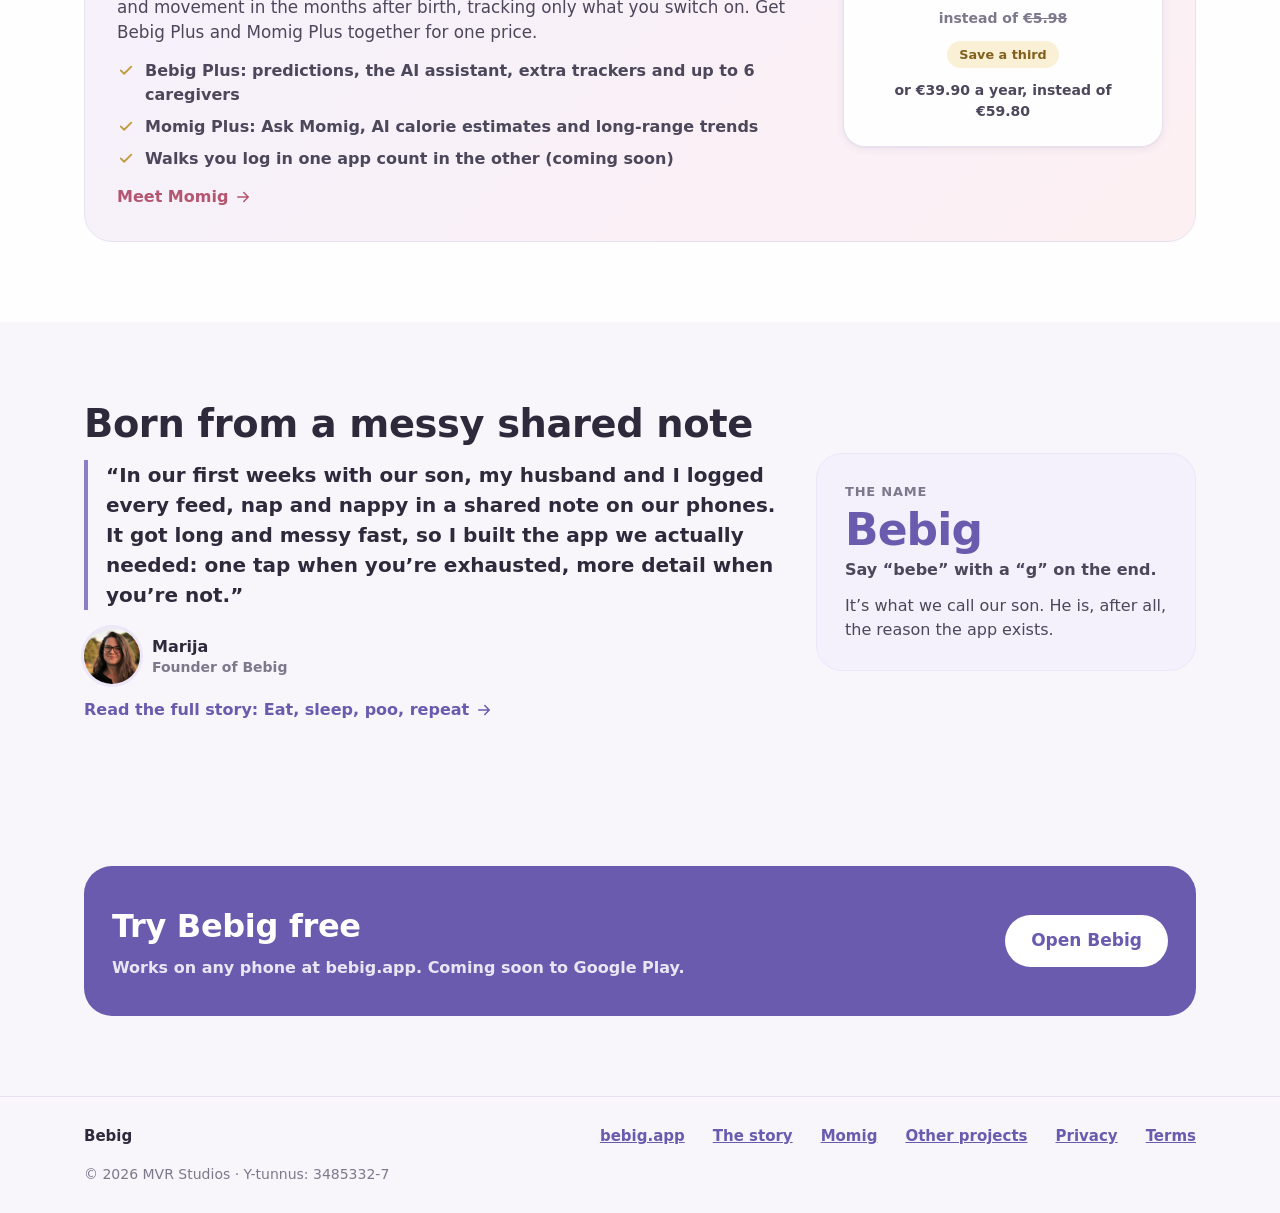
==== commit 774562c5: "Momig showcase at momig.mvriba.com, Bebig + Momig bundle upsell - momig/index.html: marketing page w" ====
--- a/bebig/index.html
+++ b/bebig/index.html
@@ -428,6 +428,19 @@
 .sc .cmp-feat{font-size:15px}
 .sc .cmp-feat small{display:block;color:var(--muted);font-size:13px}
 .sc .fineprint{margin:0;color:var(--muted);font-size:14px;max-width:820px}
+.sc .pricing{display:flex;flex-direction:column;gap:24px}
+.sc .pricing-intro{display:flex;flex-direction:column;gap:10px}
+.sc .pricing .trust{margin-top:12px}
+.sc .cmp-row{padding-right:0}
+.sc .cmp-group{margin-right:0}
+@media (min-width:960px){
+  .sc .pricing{display:grid;grid-template-columns:minmax(0,5fr) minmax(0,7fr);grid-template-areas:"intro table" "fine table" "trust trust";grid-template-rows:auto 1fr auto;column-gap:56px;row-gap:20px;align-items:start}
+  .sc .pricing-intro{grid-area:intro;padding-top:8px}
+  .sc .pricing .cmp{grid-area:table;max-width:none}
+  .sc .pricing .fineprint{grid-area:fine;font-size:15px}
+  .sc .pricing .trust{grid-area:trust;margin-top:36px}
+  .sc .cmp-row{grid-template-columns:1fr 112px 132px}
+}
 /* privacy strip */
 .sc .trust{display:grid;grid-template-columns:repeat(auto-fit,minmax(220px,1fr));gap:14px}
 .sc .trust div{display:flex;gap:10px;align-items:flex-start;color:var(--ink-2);font-weight:600}
@@ -450,8 +463,28 @@
 .sc .cta-band{background:var(--accent-d);color:#fff;border-radius:28px;padding:36px 28px;display:flex;flex-wrap:wrap;gap:18px;align-items:center;justify-content:space-between}
 .sc .cta-band h2{font-size:clamp(1.5rem,3vw,2rem);font-weight:800}
 .sc .cta-band .btn{background:#fff;color:var(--accent-d);text-decoration:none;min-height:52px;padding:0 26px;font-size:17px}
+/* Momig bundle upsell */
+.sc .bundle{background:linear-gradient(135deg,var(--accent-xl),#FDF0F3);border:1px solid var(--line);border-radius:28px;padding:32px;display:flex;flex-wrap:wrap;gap:32px;align-items:center}
+.sc .bundle-txt{flex:1 1 380px;display:flex;flex-direction:column;gap:14px}
+.sc .bundle-txt h2{font-size:clamp(1.6rem,3vw,2.1rem);font-weight:800;line-height:1.15}
+.sc .bundle-txt p{margin:0;color:var(--ink-2);font-size:1.05rem}
+.sc .apps{display:flex;align-items:center;gap:10px}
+.sc .apps svg{border-radius:14px;box-shadow:var(--shadow)}
+.sc .apps .plus-sign{font-weight:800;font-size:22px;color:var(--muted)}
+.sc .ticks{list-style:none;margin:0;padding:0;display:flex;flex-direction:column;gap:8px}
+.sc .ticks li{display:flex;gap:10px;align-items:flex-start;color:var(--ink-2);font-weight:600}
+.sc .ticks svg{color:var(--plus);flex:none;margin-top:2px}
+.sc .bundle-card{flex:0 1 320px;margin:0 auto;background:var(--card);border:1px solid var(--line);border-top:4px solid var(--plus);border-radius:22px;box-shadow:var(--shadow);padding:24px;display:flex;flex-direction:column;gap:6px;text-align:center}
+.sc .bundle-card .name{font-weight:800;font-size:16px;display:inline-flex;align-items:center;justify-content:center;gap:6px}
+.sc .bundle-card .big{font-size:40px;font-weight:800;letter-spacing:-.02em;line-height:1.1}
+.sc .bundle-card .per{font-size:12px;color:var(--muted);font-weight:600}
+.sc .bundle-card .was{color:var(--muted);font-weight:700;font-size:14px}
+.sc .bundle-card .save{align-self:center;margin:6px 0;font-size:.8rem;font-weight:800;padding:4px 12px;border-radius:999px;background:var(--plus-l);color:var(--plus-d)}
+.sc .bundle-card .yr{font-size:14px;color:var(--ink-2);font-weight:600}
+.sc .momig-link{color:#B4566F !important}
 @media (max-width:520px){
-  .sc .cmp-row{grid-template-columns:1fr 64px 84px;padding:11px 12px;gap:6px}
+  .sc .bundle{padding:24px 18px}
+  .sc .cmp-row{grid-template-columns:1fr 64px 84px;padding:11px 0 11px 12px;gap:6px}
   .sc .cmp-group{padding:10px 12px 6px}
   .sc .cmp-head .price{font-size:18px}
   .sc .cmp-feat{font-size:14px}
@@ -464,7 +497,7 @@
 <div class="sc">
 <header class="wrap" style="padding-top: 22px; padding-bottom: 22px; display: flex; flex-wrap: wrap; align-items: center; gap: 16px">
 <span style="display: flex; align-items: center; gap: 10px; flex: 1; min-width: 160px"><svg width="40" height="40" role="img" aria-label="Bebig logo" xmlns="http://www.w3.org/2000/svg" viewBox="0 0 48 48"><rect width="48" height="48" rx="12" fill="#F8F5FB"></rect><circle cx="24" cy="24" r="19" fill="#ECE7F9"></circle><path d="M32 27.5A9.5 9.5 0 1 1 20.5 16a7.7 7.7 0 0 0 11.5 11.5z" fill="#A99FD8"></path><circle cx="30.5" cy="16" r="2.2" fill="#E9B48F"></circle></svg><span style="font-weight: 800; font-size: 22px">Bebig</span></span>
-<nav aria-label="Sections" style="display: flex; flex-wrap: wrap; gap: 22px; font-size: 15px"><a class="plain" href="#features">Features</a><a class="plain" href="#pricing">Free vs Plus</a><a class="plain" href="#story">The story</a></nav>
+<nav aria-label="Sections" style="display: flex; flex-wrap: wrap; gap: 22px; font-size: 15px"><a class="plain" href="#features">Features</a><a class="plain" href="#pricing">Free vs Plus</a><a class="plain" href="#momig">With Momig</a><a class="plain" href="#story">The story</a></nav>
 <a class="btn primary" href="https://bebig.app" style="text-decoration: none">Open Bebig</a>
 </header>
 <main id="main">
@@ -499,12 +532,12 @@
 <div class="feats"><div class="feat"><div class="demo" aria-hidden="true"><div class="d-row" style="justify-content:space-between"><span class="d-row"><span class="d-dot" style="background:var(--sage-l);color:var(--sage-d)"><svg width="18" height="18" viewBox="0 0 24 24" fill="none" stroke="currentColor" stroke-width="1.7" stroke-linecap="round" stroke-linejoin="round" aria-hidden="true"><path d="M10 2.5h4M9.5 5h5l-.5-2.5h-4z"></path><path d="M9.5 5c-1.5 1-2.5 2.3-2.5 4v10.5A2 2 0 0 0 9 21.5h6a2 2 0 0 0 2-2V9c0-1.7-1-3-2.5-4"></path><path d="M7 12h3M7 15h3"></path></svg></span><span><b>Breastfeeding</b><br><span class="muted">Running · left side</span></span></span><span class="d-clock">12:41</span></div><div class="d-row" style="gap:6px"><span class="d-pill on">Left</span><span class="d-pill">Right</span><span class="d-pill">No side</span></div></div><h3>Log in a tap</h3><p>Feeds with timers and breast side, sleep, wet and dirty nappies, and growth. One tap when you’re exhausted, more detail when you’re not.</p></div><div class="feat"><div class="demo" aria-hidden="true"><div class="d-row"><span class="avatar avatar-ph" style="width:34px;height:34px;font-size:14px">A</span><span style="flex:1"><b>Alex</b> logged a feed<br><span class="muted">Formula · 120 ml · 2 min ago</span></span></div><div class="d-row"><span class="avatar avatar-ph" style="width:34px;height:34px;font-size:14px;background:var(--peach-l);color:var(--peach-d)">S</span><span style="flex:1"><b>Sam</b> started a nap<br><span class="muted">Sleep timer · 14 min</span></span></div></div><h3>Both phones in sync</h3><p>Share your baby with your partner or a grandparent, so whoever is up at 3am knows when the last feed was. Works offline too.</p></div><div class="feat"><div class="demo" aria-hidden="true"><div class="d-row" style="gap:8px;flex-wrap:wrap"><span class="swatch on" style="background:#F2CF6B"></span><span class="swatch" style="background:#8FAE6E"></span><span class="swatch" style="background:#8A5A33"></span><span class="swatch" style="background:#ECE9E3"></span><span class="swatch" style="background:#2B2724"></span><span class="swatch" style="background:#B9473F"></span></div><div class="d-note">White, red or black stools can sometimes be a sign of a problem. If you’re concerned, contact your doctor.</div></div><h3>Gentle health notices</h3><p>Every poo colour is labelled, and the ones worth a second look come with a calm note, never a diagnosis.</p></div><div class="feat"><div class="demo" aria-hidden="true"><svg viewBox="0 0 260 110" width="100%" height="110" role="img" aria-label="Growth chart"><path d="M10 92 C70 70 140 45 250 22 L250 48 C140 68 70 88 10 102 Z" fill="var(--accent-l)"/><path d="M10 97 C70 79 140 57 250 35" fill="none" stroke="var(--lav)" stroke-width="2" stroke-dasharray="4 4"/><path d="M10 96 C50 86 80 76 120 66 C150 58 170 54 190 50" fill="none" stroke="var(--accent-d)" stroke-width="3" stroke-linecap="round"/><circle cx="190" cy="50" r="5" fill="var(--accent-d)"/><text x="198" y="70" font-size="12" font-weight="700" fill="var(--ink-2)">4.9 kg</text></svg></div><h3>WHO growth charts</h3><p>Weight, length and head circumference on the WHO Child Growth Standards, with corrected age for babies born early.</p></div><div class="feat"><div class="demo" aria-hidden="true"><div class="next-row"><span class="d-dot" style="background:var(--sage-l);color:var(--sage-d);width:30px;height:30px"><svg width="16" height="16" viewBox="0 0 24 24" fill="none" stroke="currentColor" stroke-width="1.7" stroke-linecap="round" stroke-linejoin="round" aria-hidden="true"><path d="M10 2.5h4M9.5 5h5l-.5-2.5h-4z"></path><path d="M9.5 5c-1.5 1-2.5 2.3-2.5 4v10.5A2 2 0 0 0 9 21.5h6a2 2 0 0 0 2-2V9c0-1.7-1-3-2.5-4"></path><path d="M7 12h3M7 15h3"></path></svg></span><b>Next feed</b><span class="muted">~11:15 (±30 min)</span></div><div class="next-row"><span class="d-dot" style="background:var(--lav-l);color:var(--lav-d);width:30px;height:30px"><svg width="16" height="16" viewBox="0 0 24 24" fill="none" stroke="currentColor" stroke-width="1.7" stroke-linecap="round" stroke-linejoin="round" aria-hidden="true"><path d="M20 14.5A8 8 0 1 1 9.5 4a6.5 6.5 0 0 0 10.5 10.5z"></path></svg></span><b>Next nap</b><span class="muted">~12:30 (±45 min)</span></div><div class="next-row"><span class="d-dot" style="background:var(--peach-l);color:var(--peach-d);width:30px;height:30px"><svg width="16" height="16" viewBox="0 0 24 24" fill="none" stroke="currentColor" stroke-width="1.7" stroke-linecap="round" stroke-linejoin="round" aria-hidden="true"><path d="M12 3.5c1.5 1 1.6 2.4 1 3.3 2.2 0 3.6 1.4 3.4 3.2 2 .4 3.1 1.9 2.8 3.6 1.4.8 1.9 2.3 1.4 3.6-.6 1.6-2.3 2.3-4.3 2.3H7.7c-2 0-3.7-.7-4.3-2.3-.5-1.3 0-2.8 1.4-3.6-.3-1.7.8-3.2 2.8-3.6-.2-1.8 1.2-3.2 3.4-3.2-.4-1.4.2-2.6 1-3.3z"></path></svg></span><b>Next poo</b><span class="muted">this afternoon</span></div></div><h3>What’s likely next <span class="badge plus-badge"><svg width="12" height="12" viewBox="0 0 24 24" fill="none" stroke="currentColor" stroke-width="2" stroke-linecap="round" stroke-linejoin="round" aria-hidden="true"><path d="M4.2 17.5 3 8.6l4.9 3.6L12 5.5l4.1 6.7L21 8.6l-1.2 8.9z"></path><path d="M5 20.5h14"></path></svg> Plus</span></h3><p>Once a routine starts to emerge, Bebig estimates the next feed, nap and poo, with how sure it is.</p></div><div class="feat"><div class="demo" aria-hidden="true"><span class="bubble me">When did she last eat?</span><span class="bubble ai">At 09:40, 1 h 5 min ago: a breastfeed on the left side for 18 minutes.</span></div><h3>An assistant that shows its work <span class="badge plus-badge"><svg width="12" height="12" viewBox="0 0 24 24" fill="none" stroke="currentColor" stroke-width="2" stroke-linecap="round" stroke-linejoin="round" aria-hidden="true"><path d="M4.2 17.5 3 8.6l4.9 3.6L12 5.5l4.1 6.7L21 8.6l-1.2 8.9z"></path><path d="M5 20.5h14"></path></svg> Plus</span></h3><p>Ask about your baby’s day in plain language. Answers come from your own records, never medical advice.</p></div></div>
 </div></section>
 
-<section id="pricing" class="pad" style="padding: 80px 0"><div class="wrap" style="display: flex; flex-direction: column; gap: 24px">
-<div style="display: flex; flex-direction: column; gap: 10px"><h2 class="sec-h">Free to track. Plus to look ahead.</h2>
-<p class="lede">Core logging is always free. One Bebig Plus plan covers your whole family, and it’s free for everyone during early access, until 31 December 2026.</p></div>
-<div class="cmp" role="table" aria-label="Free and Bebig Plus compared"><div class="cmp-row cmp-head"><span class="muted" style="font-weight:700;font-size:14px">Compare plans</span><span class="plan"><b>Free</b><span class="price">€0</span><span class="per">forever</span></span><span class="plan col-plus"><b style="display:inline-flex;align-items:center;gap:4px"><span class="plus-ic"><svg width="16" height="16" viewBox="0 0 24 24" fill="none" stroke="currentColor" stroke-width="2" stroke-linecap="round" stroke-linejoin="round" aria-hidden="true"><path d="M4.2 17.5 3 8.6l4.9 3.6L12 5.5l4.1 6.7L21 8.6l-1.2 8.9z"></path><path d="M5 20.5h14"></path></svg></span>Plus</b><span class="price">€2.99</span><span class="per">per month</span></span></div><div class="cmp-group">Everyday tracking</div><div class="cmp-row"><span class="cmp-feat">Feeds, sleep, nappies, growth and timers</span><span><span class="cmp-yes" aria-label="Included"><svg width="20" height="20" viewBox="0 0 24 24" fill="none" stroke="currentColor" stroke-width="2.2" stroke-linecap="round" stroke-linejoin="round" aria-hidden="true"><path d="m5 12.5 4.5 4.5L19 7.5"></path></svg></span></span><span class="col-plus"><span class="cmp-yes" aria-label="Included"><svg width="20" height="20" viewBox="0 0 24 24" fill="none" stroke="currentColor" stroke-width="2.2" stroke-linecap="round" stroke-linejoin="round" aria-hidden="true"><path d="m5 12.5 4.5 4.5L19 7.5"></path></svg></span></span></div><div class="cmp-row"><span class="cmp-feat">Health notices and WHO growth charts</span><span><span class="cmp-yes" aria-label="Included"><svg width="20" height="20" viewBox="0 0 24 24" fill="none" stroke="currentColor" stroke-width="2.2" stroke-linecap="round" stroke-linejoin="round" aria-hidden="true"><path d="m5 12.5 4.5 4.5L19 7.5"></path></svg></span></span><span class="col-plus"><span class="cmp-yes" aria-label="Included"><svg width="20" height="20" viewBox="0 0 24 24" fill="none" stroke="currentColor" stroke-width="2.2" stroke-linecap="round" stroke-linejoin="round" aria-hidden="true"><path d="m5 12.5 4.5 4.5L19 7.5"></path></svg></span></span></div><div class="cmp-row"><span class="cmp-feat">Daily summaries, patterns and 7-day trends</span><span><span class="cmp-yes" aria-label="Included"><svg width="20" height="20" viewBox="0 0 24 24" fill="none" stroke="currentColor" stroke-width="2.2" stroke-linecap="round" stroke-linejoin="round" aria-hidden="true"><path d="m5 12.5 4.5 4.5L19 7.5"></path></svg></span></span><span class="col-plus"><span class="cmp-yes" aria-label="Included"><svg width="20" height="20" viewBox="0 0 24 24" fill="none" stroke="currentColor" stroke-width="2.2" stroke-linecap="round" stroke-linejoin="round" aria-hidden="true"><path d="m5 12.5 4.5 4.5L19 7.5"></path></svg></span></span></div><div class="cmp-row"><span class="cmp-feat">Full history and data export</span><span><span class="cmp-yes" aria-label="Included"><svg width="20" height="20" viewBox="0 0 24 24" fill="none" stroke="currentColor" stroke-width="2.2" stroke-linecap="round" stroke-linejoin="round" aria-hidden="true"><path d="m5 12.5 4.5 4.5L19 7.5"></path></svg></span></span><span class="col-plus"><span class="cmp-yes" aria-label="Included"><svg width="20" height="20" viewBox="0 0 24 24" fill="none" stroke="currentColor" stroke-width="2.2" stroke-linecap="round" stroke-linejoin="round" aria-hidden="true"><path d="m5 12.5 4.5 4.5L19 7.5"></path></svg></span></span></div><div class="cmp-row"><span class="cmp-feat">Caregivers per baby<small>People you share each baby with</small></span><span><span class="cmp-txt">1</span></span><span class="col-plus"><span class="cmp-txt">Up to 6</span></span></div><div class="cmp-group">Bebig Plus</div><div class="cmp-row"><span class="cmp-feat">Predictions<small>Next feed, nap and poo</small></span><span><span class="cmp-no" aria-label="Not included"><svg width="18" height="18" viewBox="0 0 24 24" fill="none" stroke="currentColor" stroke-width="2" stroke-linecap="round" stroke-linejoin="round" aria-hidden="true"><path d="M8 12h8"></path></svg></span></span><span class="col-plus"><span class="cmp-yes" aria-label="Included"><svg width="20" height="20" viewBox="0 0 24 24" fill="none" stroke="currentColor" stroke-width="2.2" stroke-linecap="round" stroke-linejoin="round" aria-hidden="true"><path d="m5 12.5 4.5 4.5L19 7.5"></path></svg></span></span></div><div class="cmp-row"><span class="cmp-feat">AI assistant<small>Plain-language answers from your records</small></span><span><span class="cmp-no" aria-label="Not included"><svg width="18" height="18" viewBox="0 0 24 24" fill="none" stroke="currentColor" stroke-width="2" stroke-linecap="round" stroke-linejoin="round" aria-hidden="true"><path d="M8 12h8"></path></svg></span></span><span class="col-plus"><span class="cmp-yes" aria-label="Included"><svg width="20" height="20" viewBox="0 0 24 24" fill="none" stroke="currentColor" stroke-width="2.2" stroke-linecap="round" stroke-linejoin="round" aria-hidden="true"><path d="m5 12.5 4.5 4.5L19 7.5"></path></svg></span></span></div><div class="cmp-row"><span class="cmp-feat">Extra trackers<small>Bath, congestion and your own</small></span><span><span class="cmp-no" aria-label="Not included"><svg width="18" height="18" viewBox="0 0 24 24" fill="none" stroke="currentColor" stroke-width="2" stroke-linecap="round" stroke-linejoin="round" aria-hidden="true"><path d="M8 12h8"></path></svg></span></span><span class="col-plus"><span class="cmp-yes" aria-label="Included"><svg width="20" height="20" viewBox="0 0 24 24" fill="none" stroke="currentColor" stroke-width="2.2" stroke-linecap="round" stroke-linejoin="round" aria-hidden="true"><path d="m5 12.5 4.5 4.5L19 7.5"></path></svg></span></span></div><div class="cmp-row"><span class="cmp-feat">Long-range trends and check-up report</span><span><span class="cmp-no" aria-label="Not included"><svg width="18" height="18" viewBox="0 0 24 24" fill="none" stroke="currentColor" stroke-width="2" stroke-linecap="round" stroke-linejoin="round" aria-hidden="true"><path d="M8 12h8"></path></svg></span></span><span class="col-plus"><span class="cmp-txt">Soon</span></span></div></div>
-<p class="fineprint">Bebig Plus is €2.99 a month or €29.90 a year (two months free). After early access, every family gets one 14-day free trial with no payment details needed. Subscriptions will be available in the Bebig app on Google Play.</p>
-<div class="trust" style="margin-top: 12px">
+<section id="pricing" class="pad" style="padding: 80px 0"><div class="wrap pricing">
+<div class="pricing-intro"><h2 class="sec-h">Free to track. Plus to look ahead.</h2>
+<p class="lede">Core logging is always free. One Bebig Plus plan covers your whole family, and it’s free for everyone during early access.</p></div>
+<div class="cmp" role="table" aria-label="Free and Bebig Plus compared"><div class="cmp-row cmp-head"><span class="muted" style="font-weight:700;font-size:14px">Compare plans</span><span class="plan"><b>Free</b><span class="price">€0</span><span class="per">forever</span></span><span class="plan col-plus"><b style="display:inline-flex;align-items:center;gap:4px"><span class="plus-ic"><svg width="16" height="16" viewBox="0 0 24 24" fill="none" stroke="currentColor" stroke-width="2" stroke-linecap="round" stroke-linejoin="round" aria-hidden="true"><path d="M4.2 17.5 3 8.6l4.9 3.6L12 5.5l4.1 6.7L21 8.6l-1.2 8.9z"></path><path d="M5 20.5h14"></path></svg></span>Plus</b><span class="price">€2.99</span><span class="per">per month</span></span></div><div class="cmp-group">Everyday tracking</div><div class="cmp-row"><span class="cmp-feat">Feeds, sleep, nappies, growth and timers</span><span><span class="cmp-yes" aria-label="Included"><svg width="20" height="20" viewBox="0 0 24 24" fill="none" stroke="currentColor" stroke-width="2.2" stroke-linecap="round" stroke-linejoin="round" aria-hidden="true"><path d="m5 12.5 4.5 4.5L19 7.5"></path></svg></span></span><span class="col-plus"><span class="cmp-yes" aria-label="Included"><svg width="20" height="20" viewBox="0 0 24 24" fill="none" stroke="currentColor" stroke-width="2.2" stroke-linecap="round" stroke-linejoin="round" aria-hidden="true"><path d="m5 12.5 4.5 4.5L19 7.5"></path></svg></span></span></div><div class="cmp-row"><span class="cmp-feat">Health notices and WHO growth charts</span><span><span class="cmp-yes" aria-label="Included"><svg width="20" height="20" viewBox="0 0 24 24" fill="none" stroke="currentColor" stroke-width="2.2" stroke-linecap="round" stroke-linejoin="round" aria-hidden="true"><path d="m5 12.5 4.5 4.5L19 7.5"></path></svg></span></span><span class="col-plus"><span class="cmp-yes" aria-label="Included"><svg width="20" height="20" viewBox="0 0 24 24" fill="none" stroke="currentColor" stroke-width="2.2" stroke-linecap="round" stroke-linejoin="round" aria-hidden="true"><path d="m5 12.5 4.5 4.5L19 7.5"></path></svg></span></span></div><div class="cmp-row"><span class="cmp-feat">Daily summaries, patterns and 7-day trends</span><span><span class="cmp-yes" aria-label="Included"><svg width="20" height="20" viewBox="0 0 24 24" fill="none" stroke="currentColor" stroke-width="2.2" stroke-linecap="round" stroke-linejoin="round" aria-hidden="true"><path d="m5 12.5 4.5 4.5L19 7.5"></path></svg></span></span><span class="col-plus"><span class="cmp-yes" aria-label="Included"><svg width="20" height="20" viewBox="0 0 24 24" fill="none" stroke="currentColor" stroke-width="2.2" stroke-linecap="round" stroke-linejoin="round" aria-hidden="true"><path d="m5 12.5 4.5 4.5L19 7.5"></path></svg></span></span></div><div class="cmp-row"><span class="cmp-feat">Full history and data export</span><span><span class="cmp-yes" aria-label="Included"><svg width="20" height="20" viewBox="0 0 24 24" fill="none" stroke="currentColor" stroke-width="2.2" stroke-linecap="round" stroke-linejoin="round" aria-hidden="true"><path d="m5 12.5 4.5 4.5L19 7.5"></path></svg></span></span><span class="col-plus"><span class="cmp-yes" aria-label="Included"><svg width="20" height="20" viewBox="0 0 24 24" fill="none" stroke="currentColor" stroke-width="2.2" stroke-linecap="round" stroke-linejoin="round" aria-hidden="true"><path d="m5 12.5 4.5 4.5L19 7.5"></path></svg></span></span></div><div class="cmp-row"><span class="cmp-feat">Caregivers per baby<small>People you share each baby with</small></span><span><span class="cmp-txt">1</span></span><span class="col-plus"><span class="cmp-txt">Up to 6</span></span></div><div class="cmp-group">Going deeper</div><div class="cmp-row"><span class="cmp-feat">Predictions<small>Next feed, nap and poo</small></span><span><span class="cmp-no" aria-label="Not included"><svg width="18" height="18" viewBox="0 0 24 24" fill="none" stroke="currentColor" stroke-width="2" stroke-linecap="round" stroke-linejoin="round" aria-hidden="true"><path d="M8 12h8"></path></svg></span></span><span class="col-plus"><span class="cmp-yes" aria-label="Included"><svg width="20" height="20" viewBox="0 0 24 24" fill="none" stroke="currentColor" stroke-width="2.2" stroke-linecap="round" stroke-linejoin="round" aria-hidden="true"><path d="m5 12.5 4.5 4.5L19 7.5"></path></svg></span></span></div><div class="cmp-row"><span class="cmp-feat">AI assistant<small>Plain-language answers from your records</small></span><span><span class="cmp-no" aria-label="Not included"><svg width="18" height="18" viewBox="0 0 24 24" fill="none" stroke="currentColor" stroke-width="2" stroke-linecap="round" stroke-linejoin="round" aria-hidden="true"><path d="M8 12h8"></path></svg></span></span><span class="col-plus"><span class="cmp-yes" aria-label="Included"><svg width="20" height="20" viewBox="0 0 24 24" fill="none" stroke="currentColor" stroke-width="2.2" stroke-linecap="round" stroke-linejoin="round" aria-hidden="true"><path d="m5 12.5 4.5 4.5L19 7.5"></path></svg></span></span></div><div class="cmp-row"><span class="cmp-feat">Extra trackers<small>Bath, congestion and your own</small></span><span><span class="cmp-no" aria-label="Not included"><svg width="18" height="18" viewBox="0 0 24 24" fill="none" stroke="currentColor" stroke-width="2" stroke-linecap="round" stroke-linejoin="round" aria-hidden="true"><path d="M8 12h8"></path></svg></span></span><span class="col-plus"><span class="cmp-yes" aria-label="Included"><svg width="20" height="20" viewBox="0 0 24 24" fill="none" stroke="currentColor" stroke-width="2.2" stroke-linecap="round" stroke-linejoin="round" aria-hidden="true"><path d="m5 12.5 4.5 4.5L19 7.5"></path></svg></span></span></div><div class="cmp-row"><span class="cmp-feat">Long-range trends and check-up report</span><span><span class="cmp-no" aria-label="Not included"><svg width="18" height="18" viewBox="0 0 24 24" fill="none" stroke="currentColor" stroke-width="2" stroke-linecap="round" stroke-linejoin="round" aria-hidden="true"><path d="M8 12h8"></path></svg></span></span><span class="col-plus"><span class="cmp-txt">Soon</span></span></div></div>
+<p class="fineprint">Bebig Plus is €2.99 a month or €29.90 a year (two months free). After early access, every family gets one 14-day free trial with no payment details needed. Subscriptions will be available in the Bebig app on Google Play. Or get Bebig Plus and Momig Plus together for €3.99 a month.</p>
+<div class="trust">
 <div><svg width="20" height="20" viewBox="0 0 24 24" fill="none" stroke="currentColor" stroke-width="1.7" stroke-linecap="round" stroke-linejoin="round" aria-hidden="true"><path d="M12 3 5 6v5.5c0 4.3 3 7.7 7 9.5 4-1.8 7-5.2 7-9.5V6z"></path><path d="m9 12 2 2 4-4"></path></svg><span>Data stored in the EU, with access checked on every row</span></div>
 <div><svg width="20" height="20" viewBox="0 0 24 24" fill="none" stroke="currentColor" stroke-width="1.7" stroke-linecap="round" stroke-linejoin="round" aria-hidden="true"><circle cx="9" cy="8" r="3.2"></circle><path d="M3 19c0-3.3 2.7-5.5 6-5.5s6 2.2 6 5.5"></path><circle cx="17" cy="9" r="2.5"></circle><path d="M16.5 13.5c2.6 0 4.5 1.8 4.5 4.5"></path></svg><span>Only the people you invite can see your baby</span></div>
 <div><svg width="20" height="20" viewBox="0 0 24 24" fill="none" stroke="currentColor" stroke-width="2" stroke-linecap="round" stroke-linejoin="round" aria-hidden="true"><path d="m5 12.5 4.5 4.5L19 7.5"></path></svg><span>No ads, and your data is never sold</span></div>
@@ -512,7 +545,31 @@
 </div>
 </div></section>
 
-<section id="story" class="pad" style="background: var(--card); padding: 80px 0"><div class="wrap story">
+<section id="momig" class="pad" style="background: var(--card); padding: 80px 0"><div class="wrap">
+<div class="bundle">
+<div class="bundle-txt">
+<div class="apps" aria-hidden="true"><svg width="52" height="52" viewBox="0 0 48 48"><rect width="48" height="48" fill="#F8F5FB"></rect><circle cx="24" cy="24" r="19" fill="#ECE7F9"></circle><path d="M32 27.5A9.5 9.5 0 1 1 20.5 16a7.7 7.7 0 0 0 11.5 11.5z" fill="#A99FD8"></path><circle cx="30.5" cy="16" r="2.2" fill="#E9B48F"></circle></svg><span class="plus-sign">+</span><svg width="52" height="52" viewBox="0 0 48 48"><rect width="48" height="48" fill="#E8A0B4"/><g transform="translate(24 24) scale(0.78) translate(-24 -24)"><g transform="translate(-2 0)"><path d="M30 6a18 18 0 1 0 11 30A15 15 0 0 1 30 6z" fill="#FFFFFF"/><g transform="translate(30 22) scale(0.9) translate(-24 -25)"><path d="M24 31s-6.5-3.9-6.5-8.6a3.5 3.5 0 0 1 6.5-2 3.5 3.5 0 0 1 6.5 2c0 4.7-6.5 8.6-6.5 8.6z" fill="#FFFFFF"/></g></g></g></svg></div>
+<h2>Looking after yourself too? Add Momig.</h2>
+<p>Momig is Bebig’s sister app for mums: a gentle way to keep track of food, water and movement in the months after birth, tracking only what you switch on. Get Bebig Plus and Momig Plus together for one price.</p>
+<ul class="ticks">
+<li><svg width="18" height="18" viewBox="0 0 24 24" fill="none" stroke="currentColor" stroke-width="2.4" stroke-linecap="round" stroke-linejoin="round" aria-hidden="true"><path d="m5 12.5 4.5 4.5L19 7.5"></path></svg>Bebig Plus: predictions, the AI assistant, extra trackers and up to 6 caregivers</li>
+<li><svg width="18" height="18" viewBox="0 0 24 24" fill="none" stroke="currentColor" stroke-width="2.4" stroke-linecap="round" stroke-linejoin="round" aria-hidden="true"><path d="m5 12.5 4.5 4.5L19 7.5"></path></svg>Momig Plus: Ask Momig, AI calorie estimates and long-range trends</li>
+<li><svg width="18" height="18" viewBox="0 0 24 24" fill="none" stroke="currentColor" stroke-width="2.4" stroke-linecap="round" stroke-linejoin="round" aria-hidden="true"><path d="m5 12.5 4.5 4.5L19 7.5"></path></svg>Walks you log in one app count in the other (coming soon)</li>
+</ul>
+<a class="read-more momig-link" href="https://momig.mvriba.com/">Meet Momig <svg width="18" height="18" viewBox="0 0 24 24" fill="none" stroke="currentColor" stroke-width="2" stroke-linecap="round" stroke-linejoin="round" aria-hidden="true"><path d="M5 12h14M13 6l6 6-6 6"></path></svg></a>
+</div>
+<div class="bundle-card">
+<span class="name"><span class="plus-ic"><svg width="18" height="18" viewBox="0 0 24 24" fill="none" stroke="currentColor" stroke-width="2" stroke-linecap="round" stroke-linejoin="round" aria-hidden="true"><path d="M4.2 17.5 3 8.6l4.9 3.6L12 5.5l4.1 6.7L21 8.6l-1.2 8.9z"></path><path d="M5 20.5h14"></path></svg></span>Bebig Plus + Momig Plus</span>
+<span class="big">€3.99</span>
+<span class="per">per month</span>
+<span class="was">instead of <s>€5.98</s></span>
+<span class="save">Save a third</span>
+<span class="yr">or €39.90 a year, instead of €59.80</span>
+</div>
+</div>
+</div></section>
+
+<section id="story" class="pad" style="padding: 80px 0"><div class="wrap story">
 <div class="story-txt">
 <h2 class="sec-h">Born from a messy shared note</h2>
 <figure class="quote">
@@ -536,7 +593,8 @@
 </main>
 <footer style="border-top: 1px solid var(--line); padding: 28px 0"><div class="wrap" style="display: flex; flex-wrap: wrap; gap: 16px 28px; align-items: center; font-size: 15px">
 <span style="display: flex; align-items: center; gap: 8px; flex: 1; min-width: 200px; font-weight: 800">Bebig</span>
-<a href="https://bebig.app">bebig.app</a><a href="https://mriba.substack.com/p/eat-sleep-poo-repeat-why-i-built" target="_blank" rel="noopener">The story</a><a href="https://mvriba.com/projects">More by Marija</a>
+<a href="https://bebig.app">bebig.app</a><a href="https://mriba.substack.com/p/eat-sleep-poo-repeat-why-i-built" target="_blank" rel="noopener">The story</a><a href="https://momig.mvriba.com/">Momig</a><a href="https://mvriba.com/projects">Other projects</a><a href="https://bebig.app/privacy/">Privacy</a><a href="https://bebig.app/terms/">Terms</a>
+<p style="flex-basis: 100%; margin: 0; font-size: 14px; color: var(--muted)">© 2026 MVR Studios · Y-tunnus: 3485332-7</p>
 </div></footer>
 </div>
 </body>
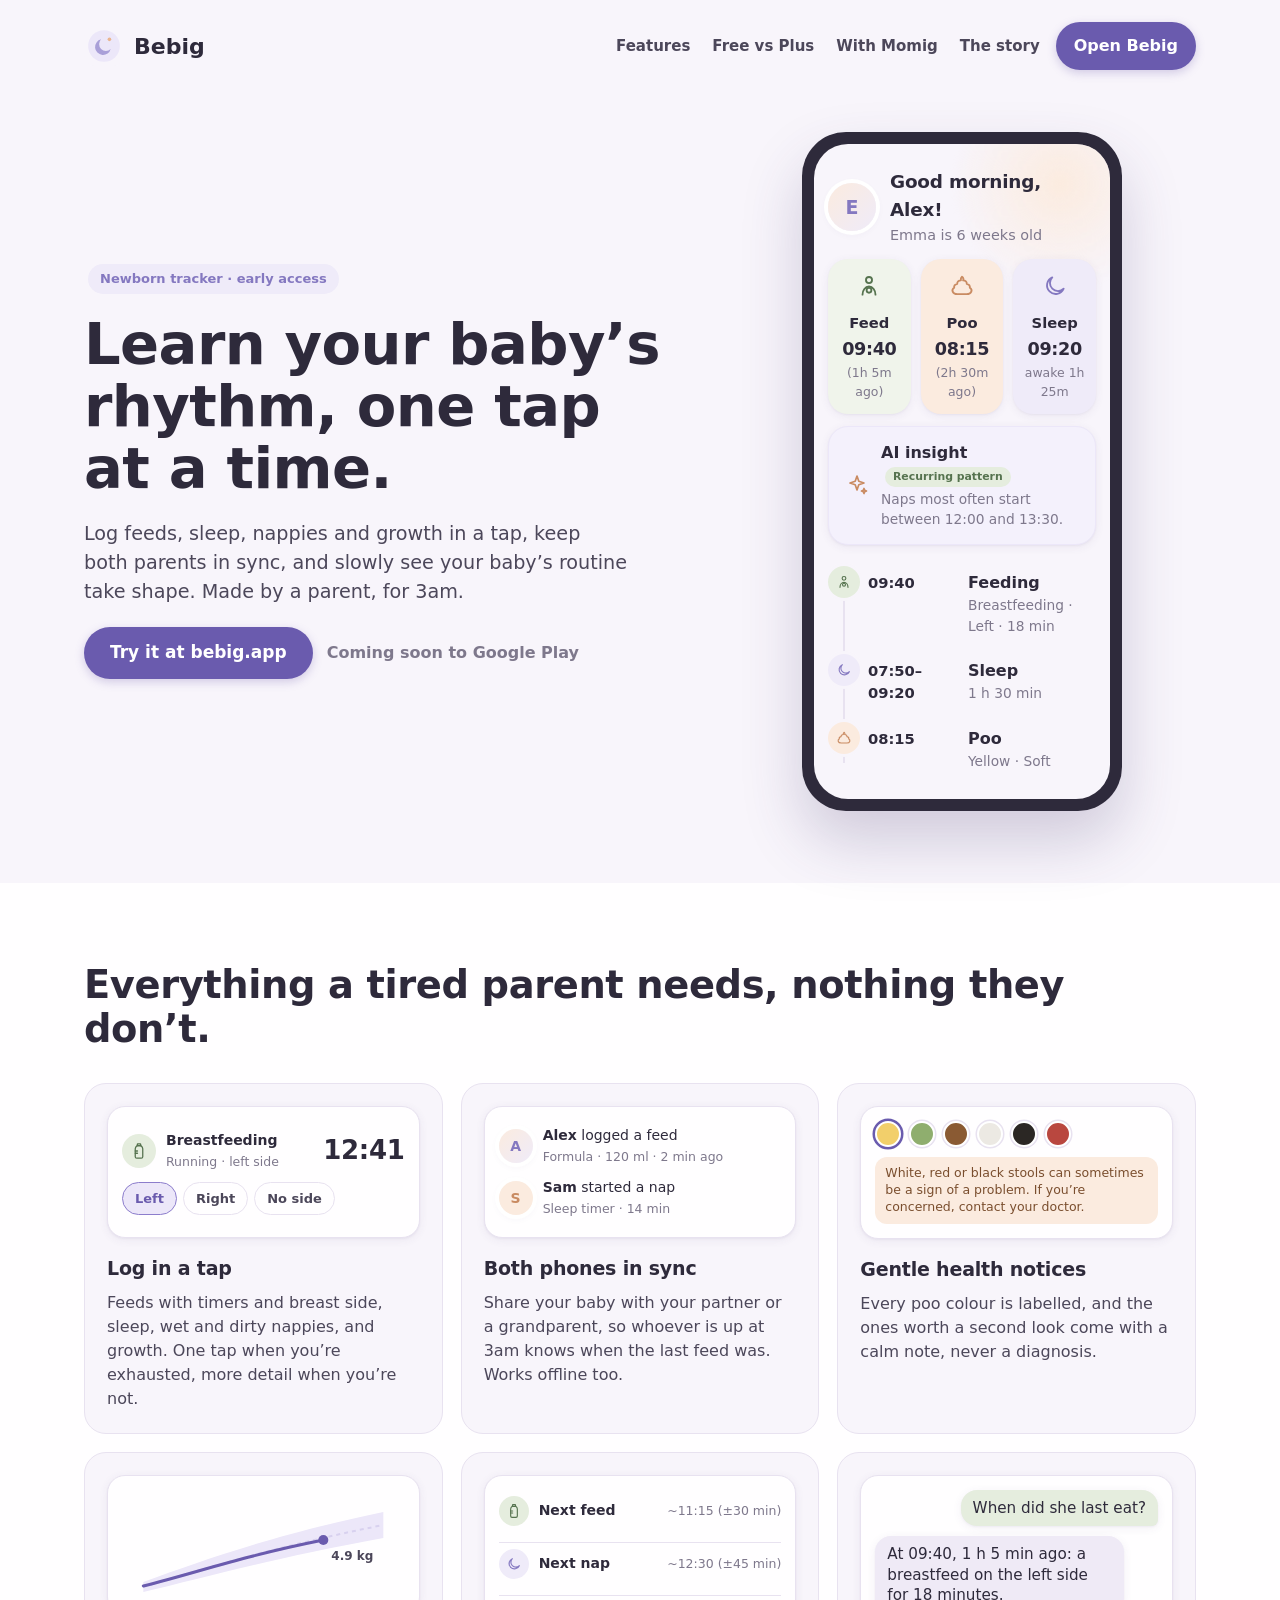
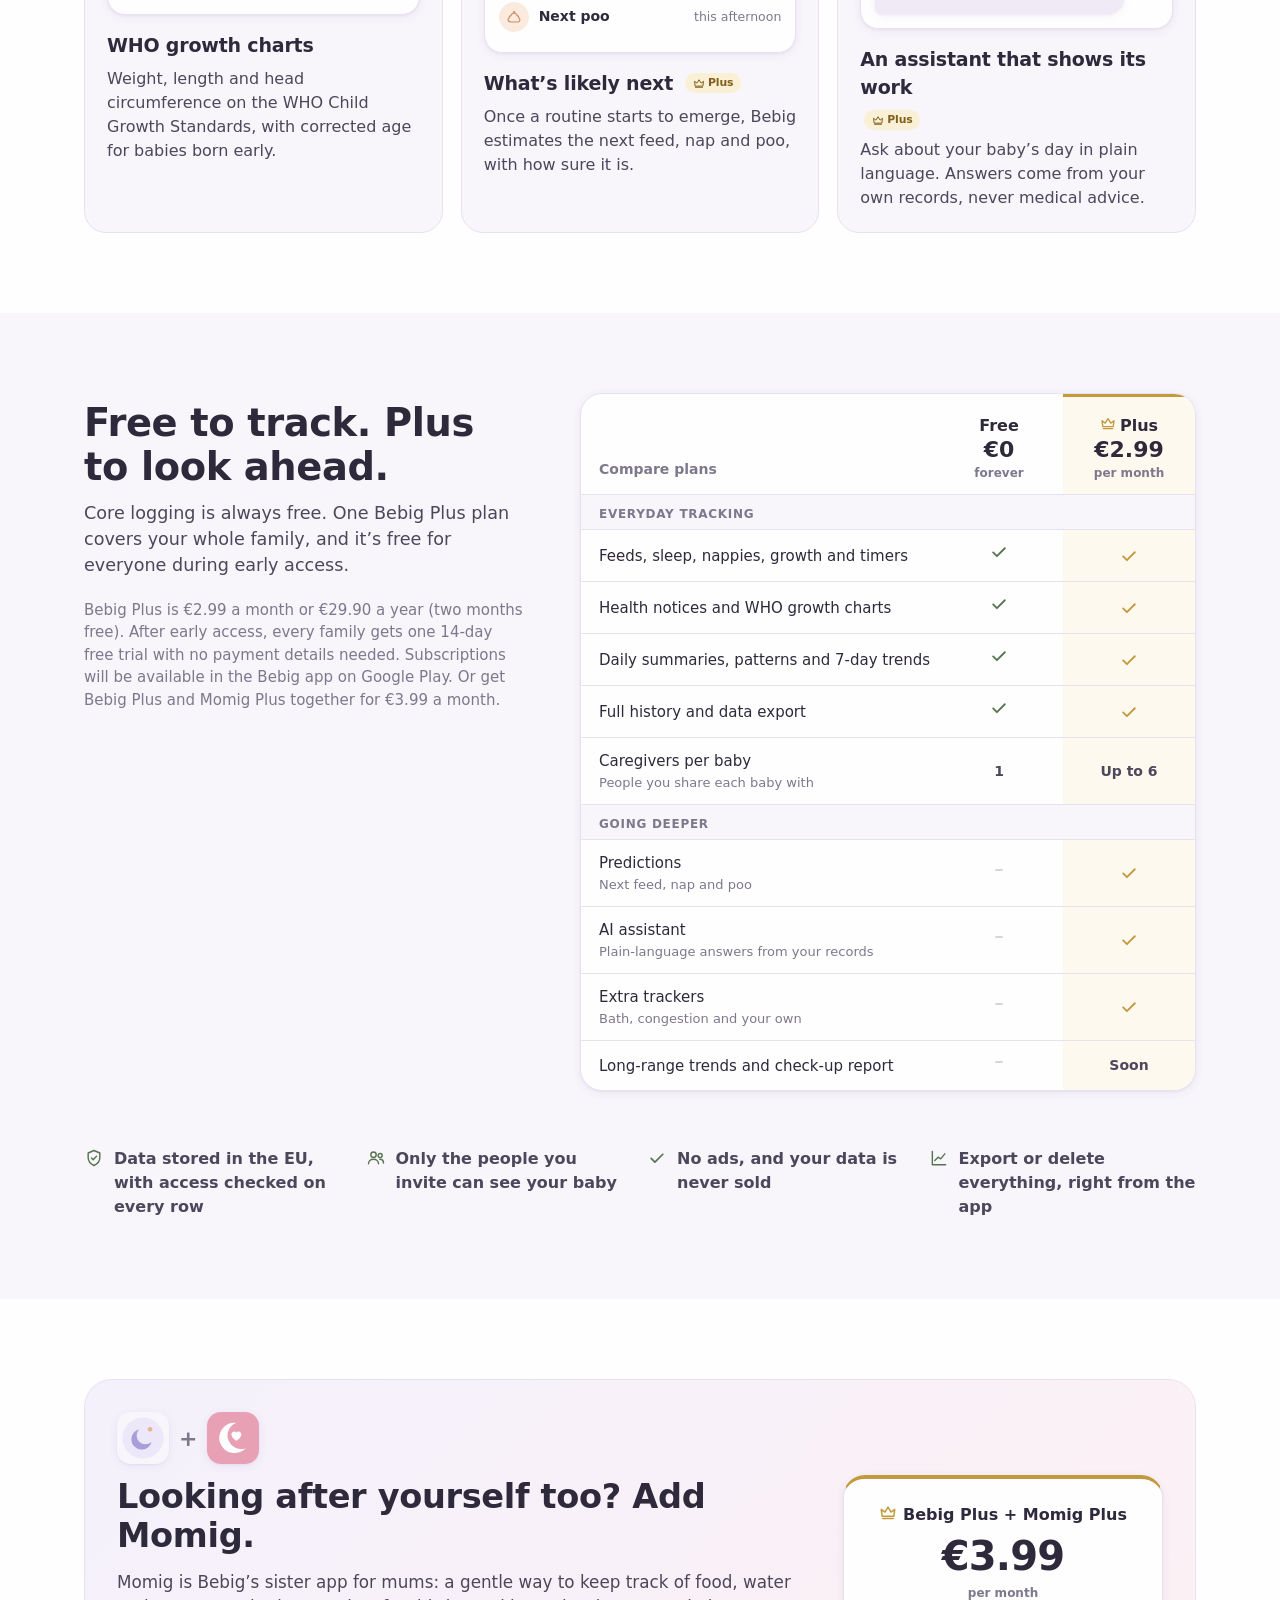
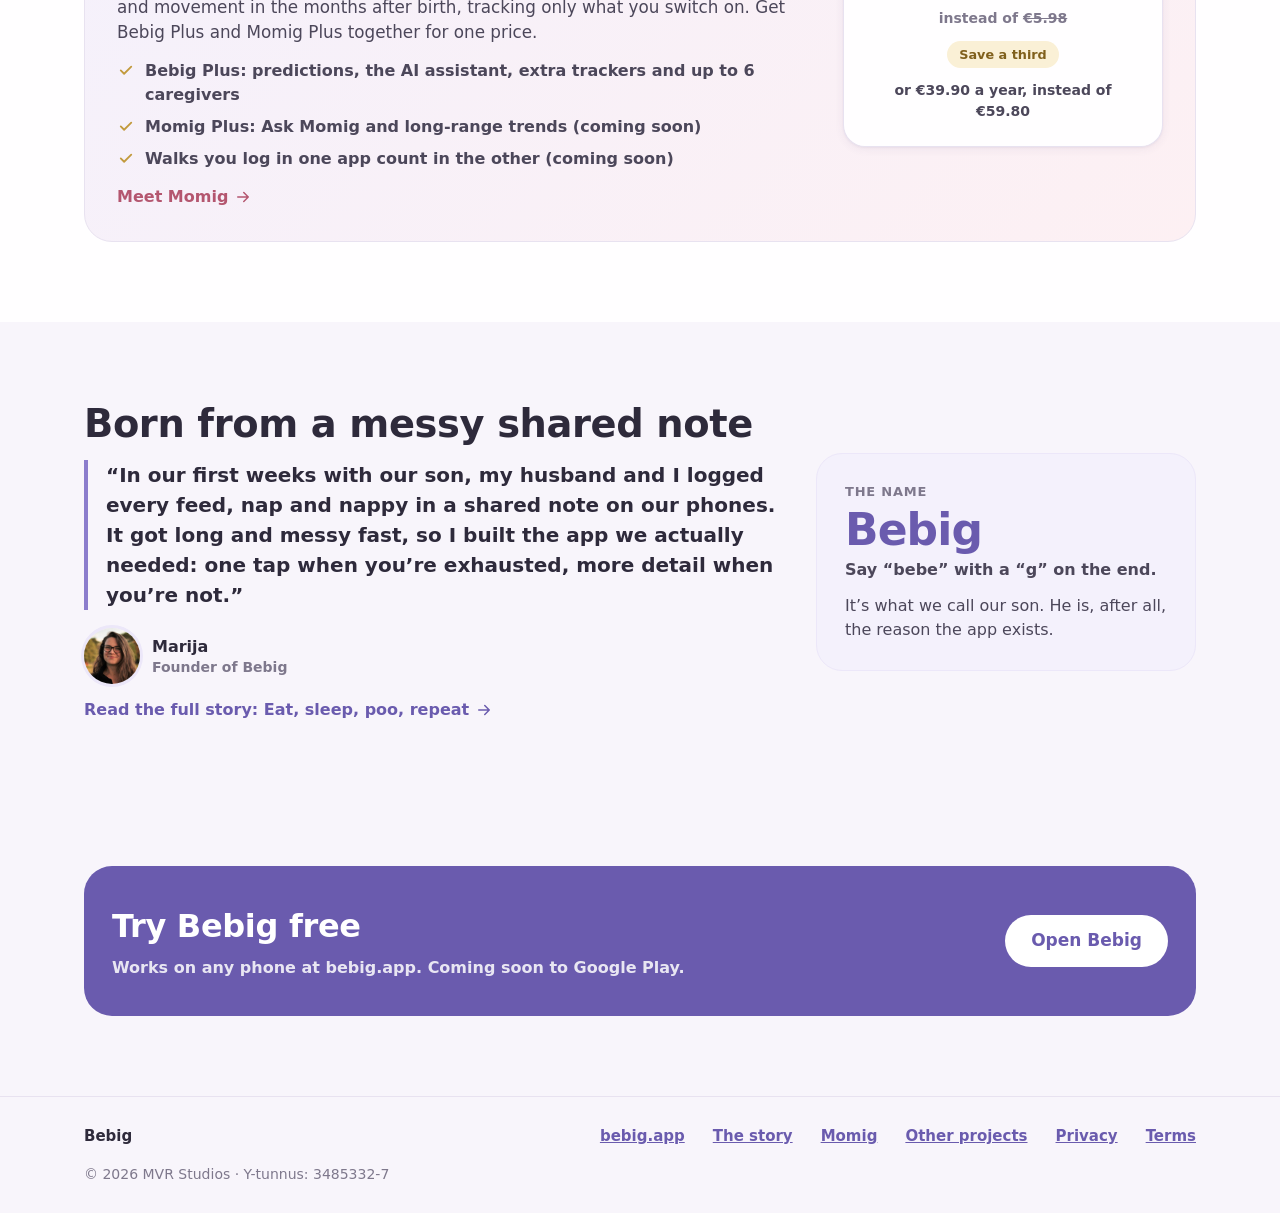
==== commit 909501eb: "Momig showcase: only advertise decided features; fix sample date - Drop "AI calorie estimates" from " ====
--- a/bebig/index.html
+++ b/bebig/index.html
@@ -553,7 +553,7 @@
 <p>Momig is Bebig’s sister app for mums: a gentle way to keep track of food, water and movement in the months after birth, tracking only what you switch on. Get Bebig Plus and Momig Plus together for one price.</p>
 <ul class="ticks">
 <li><svg width="18" height="18" viewBox="0 0 24 24" fill="none" stroke="currentColor" stroke-width="2.4" stroke-linecap="round" stroke-linejoin="round" aria-hidden="true"><path d="m5 12.5 4.5 4.5L19 7.5"></path></svg>Bebig Plus: predictions, the AI assistant, extra trackers and up to 6 caregivers</li>
-<li><svg width="18" height="18" viewBox="0 0 24 24" fill="none" stroke="currentColor" stroke-width="2.4" stroke-linecap="round" stroke-linejoin="round" aria-hidden="true"><path d="m5 12.5 4.5 4.5L19 7.5"></path></svg>Momig Plus: Ask Momig, AI calorie estimates and long-range trends</li>
+<li><svg width="18" height="18" viewBox="0 0 24 24" fill="none" stroke="currentColor" stroke-width="2.4" stroke-linecap="round" stroke-linejoin="round" aria-hidden="true"><path d="m5 12.5 4.5 4.5L19 7.5"></path></svg>Momig Plus: Ask Momig and long-range trends (coming soon)</li>
 <li><svg width="18" height="18" viewBox="0 0 24 24" fill="none" stroke="currentColor" stroke-width="2.4" stroke-linecap="round" stroke-linejoin="round" aria-hidden="true"><path d="m5 12.5 4.5 4.5L19 7.5"></path></svg>Walks you log in one app count in the other (coming soon)</li>
 </ul>
 <a class="read-more momig-link" href="https://momig.mvriba.com/">Meet Momig <svg width="18" height="18" viewBox="0 0 24 24" fill="none" stroke="currentColor" stroke-width="2" stroke-linecap="round" stroke-linejoin="round" aria-hidden="true"><path d="M5 12h14M13 6l6 6-6 6"></path></svg></a>
